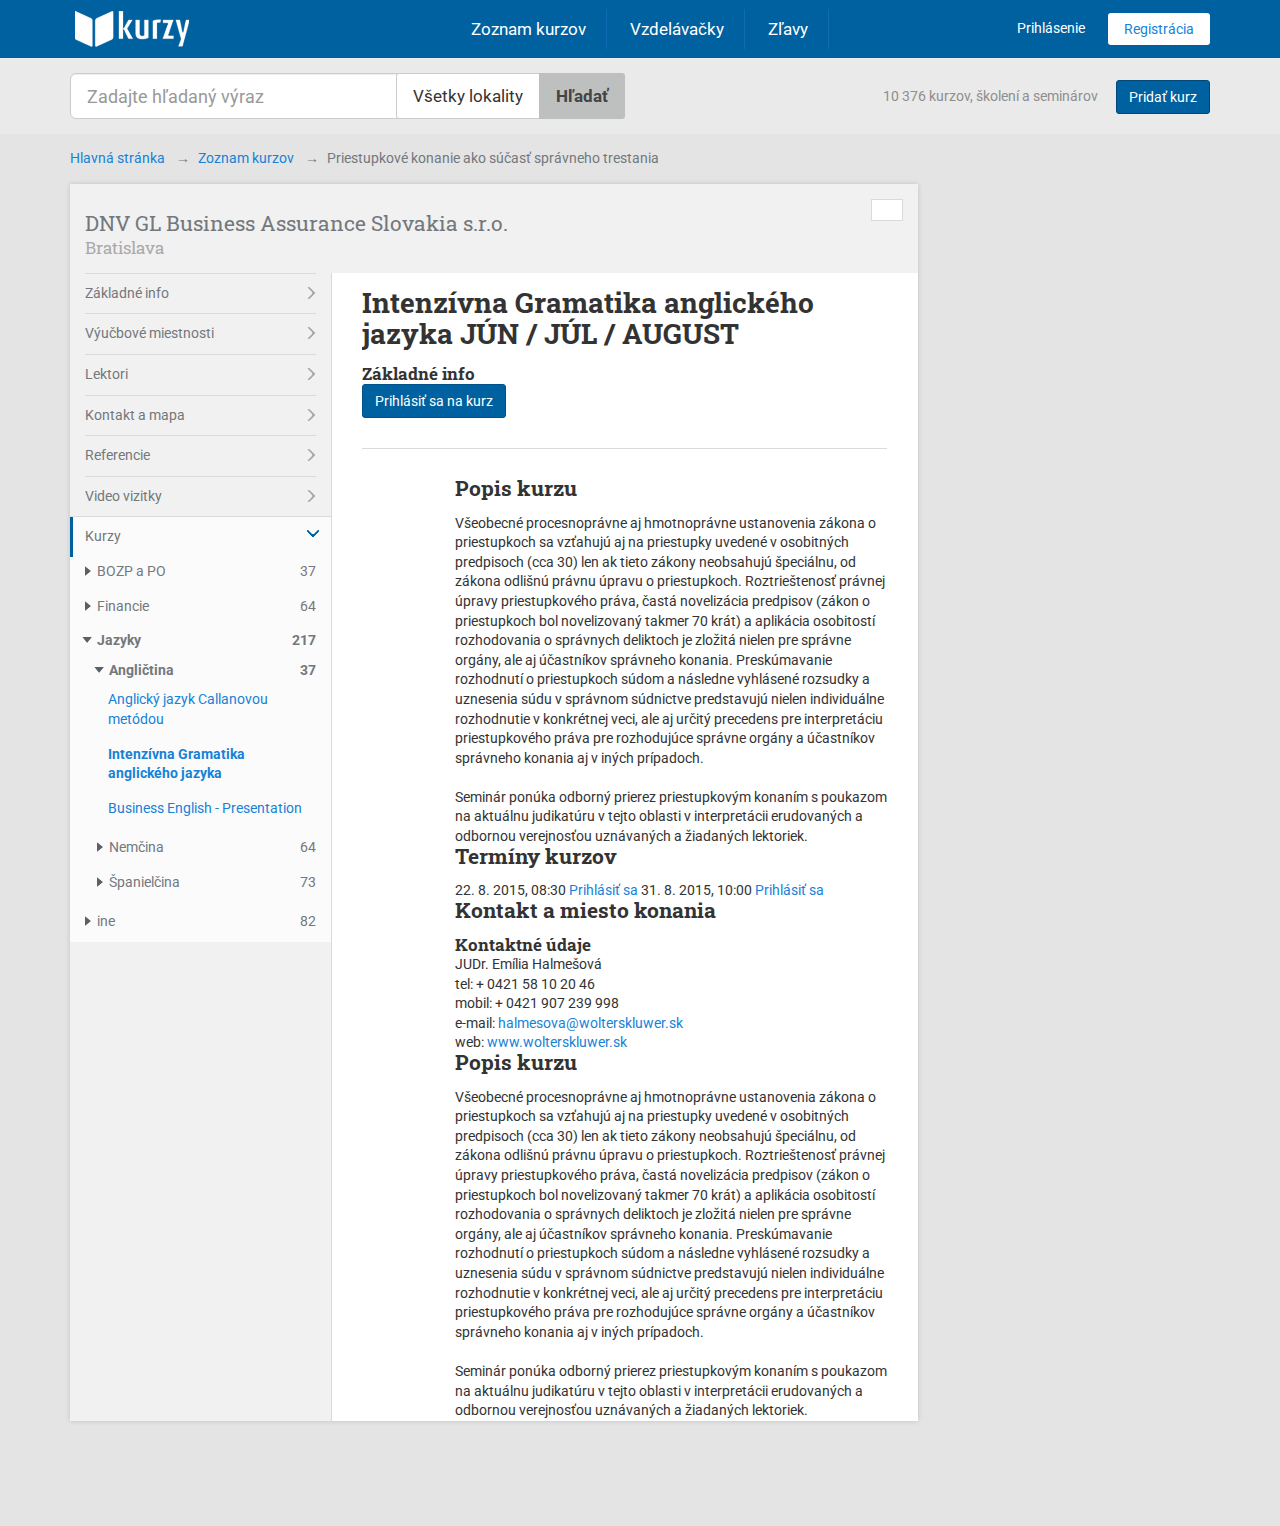
==== detail.html @ 7f5456cd "edit detail" ====
<!DOCTYPE HTML>
<!--[if lt IE 7]> <html class=\"no-js ie ie6 lt-ie9 lt-ie8 lt-ie7 \" lang=\"sk\"> <![endif]-->
<!--[if IE 7]>    <html class=\"no-js ie ie7 lt-ie9 lt-ie8\" lang=\"sk\"> <![endif]-->
<!--[if IE 8]>    <html class=\"no-js ie ie8 lt-ie9\" lang=\"sk\"> <![endif]-->
<!--[if IE 9]>    <html class=\"no-js ie ie9\" lang=\"sk\"> <![endif]-->
<!--[if !IE]><html lang=\"sk\"> <![endif]-->
<head>
    <meta charset="utf-8">
    <meta name="viewport" content="width=device-width; initial-scale=1; maximum-scale=1">
    <meta name="description" content="">
    <meta name="author" content="">
    <link rel="shortcut icon" type="image/ico" href="images/favicon.ico">

    <title>Kurzy.sk</title>

    <!-- Bootstrap core CSS -->
    <link href="css/bootstrap.min.css" rel="stylesheet">

    <!-- Custom styles for this template -->
    <link href="css/development.css" rel="stylesheet">
    <link href="css/development_media.css" rel="stylesheet">

    <link href='http://fonts.googleapis.com/css?family=Roboto:400,700&subset=latin,latin-ext' rel='stylesheet' type='text/css'>
    <link href='http://fonts.googleapis.com/css?family=Roboto+Slab:400,700&subset=latin,latin-ext' rel='stylesheet' type='text/css'>

    <!-- HTML5 shim and Respond.js for IE8 support of HTML5 elements and media queries -->
    <!--[if lt IE 9]>
      <script src="https://oss.maxcdn.com/html5shiv/3.7.2/html5shiv.min.js"></script>
      <script src="https://oss.maxcdn.com/respond/1.4.2/respond.min.js"></script>
    <![endif]-->
</head>

<body class="detail">

    <nav class="navbar">
        <div class="container">
            <div class="row">
                <div class="col-sm-3">
                    <div class="navbar-header">
                        <button data-target=".navbar-collapse" data-toggle="collapse" class="navbar-toggle" type="button">
                            <span class="sr-only">Toggle navigation</span>
                            <span class="icon-bar"></span>
                            <span class="icon-bar"></span>
                            <span class="icon-bar"></span>
                        </button>
                        <a class="navbar-brand" href="index.html"><img src="images/logo_kurzy.png" alt="" title="" width="114" height="36"></a>
                    </div><!-- end of .navbar-header -->
                </div>
                <div class="col-sm-6">
                     <div class="navbar-collapse collapse">
                        <ul class="nav navbar-nav">
                            <li><a href="#">Zoznam kurzov</a></li>
                            <li><a href="#">Vzdelávačky</a></li>
                            <li><a href="#">Zľavy</a></li>
                            <li class="visible-xs-block"><a href="#">Prihlásenie</a></li>
                            <li class="visible-xs-block"><a href="#">Registrácia</a></li>
                            <li class="visible-xs-block"><a href="#">Pridať kurz</a></li>
                        </ul>
                    </div><!-- end of .navbar-collapse -->
                </div>
                <div class="col-sm-3 hidden-xs">
                    <div class="navbar-right">
                        <a href="#">Prihlásenie</a>
                        <a class="btn" href="">Registrácia</a>
                    </div><!-- end of .navbar-right -->
                </div>
            </div><!-- end of .row -->
        </div><!-- end of .container -->
    </nav>

    <div class="subheader">
        <div class="container">
            <div class="row">
                <div class="col-sm-6">
                    <div class="complex-search">
                        <form>
                            <input type="text" class="form-control input-lg" placeholder="Zadajte hľadaný výraz">
                            <div class="btn-group" role="group" aria-label="...">
                                <button type="button" class="btn btn-default btn-lg">Všetky lokality</button>
                                <button type="button" class="btn btn-search btn-lg">Hľadať</button>
                            </div><!-- end of .btn-group -->
                        </form>
                    </div><!-- end of .complex-search -->
                </div>
                <div class="col-sm-6 hidden-xs">
                    <div class="subheader-right text-right">
                        10 376 kurzov, školení a seminárov
                        <a class="btn btn-primary margin-on-left" href="">Pridať kurz</a>
                    </div>
                </div>
            </div><!-- end of .row -->
        </div><!-- end of .container -->
    </div><!-- end of .subheader -->

    <div class="content">
        <div class="container">
            <div class="row">
                <div class="col-sm-9">
                    <ul class="breadcrumbs hidden-xs">
                        <li>
                            <a href="#">Hlavná stránka</a>
                        </li>
                        <li>
                            <a href="#">Zoznam kurzov</a>
                        </li>
                        <li>
                            Priestupkové konanie ako súčasť správneho trestania
                        </li>
                    </ul><!-- end of .breadcrumbs -->

                    <div class="panel-container sync-height unsync-height">
                        <div class="detail-header">
                            <div class="pull-right">
                                <img class="profile-logo" src="http://dummyimage.com/160x50/ccc/222" alt="" title="">
                            </div>
                            <div class="profile-title">
                                DNV GL Business Assurance Slovakia s.r.o.
                            </div>
                            <div class="profile-place">
                                Bratislava
                            </div>
                        </div>
                        <div class="row">
                            <div class="col-sm-4">
                                <div class="sidebar-left sync">
                                    <div class="panel-group" id="accordion" role="tablist" aria-multiselectable="true">
                                        <div class="panel panel-default">
                                            <div class="panel-heading" role="tab" id="headingOne">
                                                <h4 class="panel-title">
                                                    <a role="button" data-toggle="collapse" data-parent="#accordion" href="#collapseOne" aria-expanded="true" aria-controls="collapseOne">Zobraziť filtre</a>
                                                </h4>
                                            </div>
                                            <div id="collapseOne" class="panel-collapse collapse" role="tabpanel" aria-labelledby="headingOne">
                                                <div class="panel-body">
                                                    <ul class="navbar-left">
                                                        <li>
                                                            <a href="#">Základné info</a>
                                                        </li>
                                                        <li>
                                                            <a href="#">Výučbové miestnosti</a>
                                                        </li>
                                                        <li>
                                                            <a href="#">Lektori</a>
                                                        </li>
                                                        <li>
                                                            <a href="#">Kontakt a mapa</a>
                                                        </li>
                                                        <li>
                                                            <a href="#">Referencie</a>
                                                        </li>
                                                        <li>
                                                            <a href="#">Video vizitky</a>
                                                        </li>
                                                        <li class="active">
                                                            <a href="#">Kurzy</a>
                                                            <ul class="navbar-left-sub">
                                                                <li class="has-sub">
                                                                    <a href="#">
                                                                        <span>37</span>BOZP a PO
                                                                    </a>
                                                                </li>
                                                                <li class="has-sub">
                                                                    <a href="#">
                                                                        <span>64</span>Financie
                                                                    </a>
                                                                </li>
                                                                <li class="has-sub open">
                                                                    <a href="#">
                                                                        <span>217</span>Jazyky
                                                                    </a>
                                                                    <ul>
                                                                        <li class="has-sub open">
                                                                            <a href="#">
                                                                                <span>37</span>Angličtina
                                                                            </a>
                                                                            <ul>
                                                                                <li>
                                                                                    <a href="#">Anglický jazyk Callanovou metódou</a>
                                                                                </li>
                                                                                <li class="active">
                                                                                    <a href="#">Intenzívna Gramatika anglického jazyka</a>
                                                                                </li>
                                                                                <li>
                                                                                    <a href="#">Business English - Presentation</a>
                                                                                </li>
                                                                            </ul>
                                                                        </li>
                                                                        <li class="has-sub">
                                                                            <a href="#">
                                                                                <span>64</span>Nemčina
                                                                            </a>
                                                                        </li>
                                                                        <li class="has-sub">
                                                                            <a href="#">
                                                                                <span>73</span>Španielčina
                                                                            </a>
                                                                        </li>
                                                                    </ul>
                                                                </li>
                                                                <li class="has-sub">
                                                                    <a href="#">
                                                                        <span>82</span>ine
                                                                    </a>
                                                                </li>
                                                            </ul>
                                                        </li>
                                                    </ul><!-- end of .navbar-left -->
                                                </div><!-- end of .panel-body -->
                                            </div><!-- end of .panel-collapse -->
                                        </div><!-- end of .panel -->
                                    </div><!-- end of .panel-group -->
                                </div><!-- end of .sidebar-left -->
                            </div><!-- end of .col-sm-4 -->
                            <div class="col-sm-8">
                                <div class="panel-content sync">
                                    <h1>Intenzívna Gramatika anglického jazyka JÚN / JÚL / AUGUST</h1>

                                    <div class="detail-subtitle">
                                        Základné info
                                    </div>


                                    <a class="btn btn-primary" href="#">Prihlásiť sa na kurz</a>

                                    <div class="detail-divider"></div>

                                    <div class="row">
                                        <div class="col-xs-2">

                                        </div>
                                        <div class="col-xs-10">
                                            <div class="detail-title">
                                                Popis kurzu
                                            </div>
                                            Všeobecné procesnoprávne aj hmotnoprávne ustanovenia zákona o priestupkoch sa vzťahujú aj na priestupky uvedené v osobitných predpisoch (cca 30) len ak tieto zákony neobsahujú špeciálnu, od zákona odlišnú právnu úpravu o priestupkoch. Roztrieštenosť právnej úpravy priestupkového práva, častá novelizácia predpisov (zákon o priestupkoch bol novelizovaný takmer 70 krát) a aplikácia osobitostí rozhodovania o správnych deliktoch je zložitá nielen pre správne orgány, ale aj účastníkov správneho konania. Preskúmavanie rozhodnutí o priestupkoch súdom a následne vyhlásené rozsudky a uznesenia súdu v správnom súdnictve predstavujú nielen individuálne rozhodnutie v konkrétnej veci, ale aj určitý precedens pre interpretáciu priestupkového práva pre rozhodujúce správne orgány a účastníkov správneho konania aj v iných prípadoch.<br><br>
                                            Seminár ponúka odborný prierez priestupkovým konaním s poukazom na aktuálnu judikatúru v tejto oblasti v interpretácii erudovaných a odbornou verejnosťou uznávaných a žiadaných lektoriek.
                                        </div>
                                    </div>

                                    <div class="row">
                                        <div class="col-xs-2">

                                        </div>
                                        <div class="col-xs-10">
                                            <div class="detail-title">
                                                Termíny kurzov
                                            </div>
                                            22. 8. 2015, 08:30 <a href="#">Prihlásiť sa</a>
                                            31. 8. 2015, 10:00 <a href="#">Prihlásiť sa</a>
                                        </div>
                                    </div>

                                    <div class="row">
                                        <div class="col-xs-2">

                                        </div>
                                        <div class="col-xs-10">
                                            <div class="detail-title">
                                                Kontakt a miesto konania
                                            </div>
                                            <div class="detail-subtitle">Kontaktné údaje</div>
                                            JUDr. Emília Halmešová<br>
                                            tel: + 0421 58 10 20 46<br>
                                            mobil: + 0421 907 239 998<br>
                                            e-mail: <a href="mailto:halmesova@wolterskluwer.sk">halmesova@wolterskluwer.sk</a><br>
                                            web: <a href="http://www.wolterskluwer.sk">www.wolterskluwer.sk</a>
                                        </div>
                                    </div>

                                    <div class="row">
                                        <div class="col-xs-2">

                                        </div>
                                        <div class="col-xs-10">
                                            <div class="detail-title">
                                                Popis kurzu
                                            </div>
                                            Všeobecné procesnoprávne aj hmotnoprávne ustanovenia zákona o priestupkoch sa vzťahujú aj na priestupky uvedené v osobitných predpisoch (cca 30) len ak tieto zákony neobsahujú špeciálnu, od zákona odlišnú právnu úpravu o priestupkoch. Roztrieštenosť právnej úpravy priestupkového práva, častá novelizácia predpisov (zákon o priestupkoch bol novelizovaný takmer 70 krát) a aplikácia osobitostí rozhodovania o správnych deliktoch je zložitá nielen pre správne orgány, ale aj účastníkov správneho konania. Preskúmavanie rozhodnutí o priestupkoch súdom a následne vyhlásené rozsudky a uznesenia súdu v správnom súdnictve predstavujú nielen individuálne rozhodnutie v konkrétnej veci, ale aj určitý precedens pre interpretáciu priestupkového práva pre rozhodujúce správne orgány a účastníkov správneho konania aj v iných prípadoch.<br><br>
                                            Seminár ponúka odborný prierez priestupkovým konaním s poukazom na aktuálnu judikatúru v tejto oblasti v interpretácii erudovaných a odbornou verejnosťou uznávaných a žiadaných lektoriek.
                                        </div>
                                    </div>
                                </div><!-- end of .panel-content -->
                            </div><!-- end of .col-sm-8 -->
                        </div><!-- end of .row -->
                    </div><!-- end of .panel-container -->
                </div><!-- end of .col-sm-9 -->
                <div class="col-sm-3">
                    <div class="sidebar-right">
                        <div class="sidebar-item">
                            <img src="http://dummyimage.com/263x263/ccc/222" alt="" title="">
                        </div><!-- end of .sidebar-item -->
                    </div><!-- end of .sidebar-rigt -->
                </div><!-- end of .col-sm-3 -->
            </div><!-- end of .row -->
        </div><!-- end of .container -->
    </div><!-- end of .content -->



    <!-- Bootstrap core JavaScript
    ================================================== -->
    <!-- Placed at the end of the document so the pages load faster -->
    <script src="https://ajax.googleapis.com/ajax/libs/jquery/1.11.1/jquery.min.js"></script>
    <script src="js/jquery.syncHeight.min.js"></script>
    <script src="js/bootstrap.min.js"></script>

    <script>
        $(window).load(function(){
            $('.sync-height').each(function() {
                $(this).find('.sync').syncHeight({ 'updateOnResize': true});
            });
            if($(window).width() < 768){
                $('.sync-height').each(function() {
                    $(this).find('.sync').unSyncHeight();
                });
            }
        });

        $( document ).ready(function() {
            // $('.carousel').carousel();
        });
    </script>
   </body>
</html>
---- css/development.css ----
@import url(http://fonts.googleapis.com/css?family=Roboto:400,700&subset=latin,latin-ext);
@import url(http://fonts.googleapis.com/css?family=Roboto+Slab:400,700&subset=latin,latin-ext);
/* -----------------------------------------
   Variables
----------------------------------------- */
/* -----------------------------------------
   Fonts
----------------------------------------- */
/* -----------------------------------------
   Colors
----------------------------------------- */
/* -----------------------------------------
   Typography
----------------------------------------- */
/* -----------------------------------------
   Spaces
----------------------------------------- */
/* -----------------------------------------
   Classes
----------------------------------------- */
.font-size-large {
  font-size: 17px;
}
.font-size-extra-large {
  font-size: 28px;
}
.color-gray-dark {
  color: #8e8e8e;
}
.bold {
  font-weight: bold;
}
.relative {
  position: relative;
}
.no-overflow {
  overflow: hidden;
}
.inline-block {
  display: inline-block;
}
.clear {
  clear: both;
}
.no-padding {
  padding: 0;
}
.no-margin {
  margin: 0;
}
.no-space {
  padding: 0;
  margin: 0;
}
.list-reset {
  padding: 0;
  margin: 0;
  list-style: none;
}
.space-on-top {
  padding-top: 15px;
}
.space-on-bottom {
  padding-bottom: 15px;
}
.space-on-left {
  padding-left: 15px;
}
.space-on-right {
  padding-right: 15px;
}
.space-on-sides {
  padding-left: 15px;
  padding-right: 15px;
}
.no-space-on-top {
  padding-top: 0;
}
.no-space-on-bottom {
  padding-bottom: 0;
}
.no-space-on-left {
  padding-left: 0;
}
.no-space-on-right {
  padding-right: 0;
}
.margin-on-top {
  margin-top: 15px;
}
.double-margin-on-top {
  margin-top: 30px;
}
.margin-on-bottom {
  margin-bottom: 15px;
}
.double-margin-on-bottom {
  margin-bottom: 30px;
}
.margin-on-left {
  margin-left: 15px;
}
.margin-on-right {
  margin-right: 15px;
}
/* -----------------------------------------
   Mixins
----------------------------------------- */
/* GRADIENTS */
/* -----------------------------------------
   MAIN STYLES
----------------------------------------- */
html {
  font-size: 62.5%;
}
body {
  padding-bottom: 60px;
}
html,
body {
  font-family: 'Roboto', Helvetica, Arial, sans-serif;
  line-height: 140%;
  background-color: #e4e4e4;
}
body,
div,
dl,
dt,
dd,
ul,
ol,
li,
pre,
form,
p,
blockquote,
th,
td {
  font-size: 14px;
}
h1,
h2,
h3,
h4,
h5,
h6 {
  font-family: 'Roboto Slab', Helvetica, Arial, sans-serif;
  font-weight: bold;
  line-height: 1.1;
  color: inherit;
}
h1.normal,
h2.normal,
h3.normal,
h4.normal,
h5.normal,
h6.normal {
  font-weight: normal;
}
h1,
h2,
h3 {
  margin-top: 30px;
  margin-bottom: 15px;
}
h4,
h5,
h6 {
  margin-top: 15px;
  margin-bottom: 15px;
}
h1 {
  font-size: 34px;
}
.list h1 {
  color: #444444;
  font-size: 21px;
  margin-top: 15px;
}
.list h1 span {
  font-weight: normal;
}
h2 {
  font-size: 28px;
}
h3 {
  font-size: 24px;
}
h4 {
  font-size: 21px;
}
a {
  color: #1582d8;
  font-weight: normal;
  text-decoration: none;
}
a:hover {
  color: #1374c1;
  text-decoration: underline;
}
a:visited,
a:focus {
  color: #4ca6ee;
}
img {
  max-width: 100%;
  height: auto;
}
ul,
ol {
  overflow: hidden;
  padding-left: 30px;
}
ul.reset,
ol.reset,
ul.reset li,
ol.reset li {
  padding: 0;
  margin: 0;
  list-style: none;
}
.container {
  position: relative;
}
/* -----------------------------------------
   Buttons
----------------------------------------- */
.btn {
  font-size: 14px;
  -webkit-border-radius: 3px;
  -khtml-border-radius: 3px;
  -moz-border-radius: 3px;
  border-radius: 3px;
}
.btn-primary {
  color: #ffffff;
  background-color: #0061a1;
  border: 1px solid #005288;
}
.btn-primary:hover {
  color: #fff;
  background-color: #006ab0 !important;
  border: 1px solid #005288;
}
.btn-primary:active,
.btn-primary.active,
.btn-primary:focus,
.btn-primary:visited {
  background: #0061a1;
  border: 1px solid #004878 !important;
  -webkit-box-shadow: inset 0px 0px 0px 1px rgba(255, 255, 255, 0.5);
  -khtml-box-shadow: inset 0px 0px 0px 1px rgba(255, 255, 255, 0.5);
  -moz-box-shadow: inset 0px 0px 0px 1px rgba(255, 255, 255, 0.5);
  box-shadow: inset 0px 0px 0px 1px rgba(255, 255, 255, 0.5);
}
.btn-primary:visited {
  color: #ffffff;
}
.btn-primary svg.icon {
  fill: #ffffff;
}
/* -----------------------------------------
	Carousel
----------------------------------------- */
.carousel {
  padding-bottom: 30px;
}
.carousel .carousel-indicators {
  bottom: -15px;
}
.carousel .carousel-indicators li {
  width: 12px;
  height: 12px;
  margin: 0 4px;
  border-color: #d8dbdc;
  border-width: 2px;
}
.carousel .carousel-indicators li.active {
  background-color: #d8dbdc;
}
.carousel .carousel-indicators.black-indicators li {
  border-color: #2a2e34;
}
.carousel .carousel-indicators.black-indicators li.active {
  background-color: #2a2e34;
}
.carousel-company-presentation .item {
  padding: 10px;
  background-color: #ffffff;
}
.carousel-company-presentation .item .company-image {
  margin: 10px -10px;
}
.carousel.logo-images .item .row:first-child {
  margin-bottom: 30px;
}
.sidebar-right .carousel .carousel-indicators {
  bottom: -5px;
}
/* -----------------------------------------
   Lists
----------------------------------------- */
.list-title {
  font-size: 17px;
  font-family: 'Roboto Slab', Helvetica, Arial, sans-serif;
  margin: 0 0 10px;
}
.list-arrow {
  padding: 0;
  margin: 0;
  list-style: none;
}
.list-arrow li {
  padding-left: 15px;
  background: url("../images/design/li.png") no-repeat 0 3px;
}
.list-line-spaces li {
  padding-bottom: 10px !important;
}
/* -----------------------------------------
   Header - navbar
----------------------------------------- */
.navbar {
  height: auto;
  margin: 0;
  background-color: #0061a1;
  overflow: hidden;
  -webkit-border-radius: 0px;
  -khtml-border-radius: 0px;
  -moz-border-radius: 0px;
  border-radius: 0px;
}
.navbar-collapse {
  padding: 0 0 10px;
}
.navbar a {
  color: #ffffff;
  font-size: 17px;
  padding: 10px 20px  !important;
}
.navbar a:hover {
  text-decoration: underline !important;
  background: none !important;
}
.navbar-brand {
  height: auto;
  padding: 10px 15px;
  margin-left: -15px;
}
.navbar-nav {
  margin: 8px auto 0;
  float: none;
}
.navbar-nav li {
  float: none;
  border-bottom: 1px solid #2b96ea;
}
.navbar-nav li:last-child {
  border: none;
}
.navbar-right {
  margin: 12px 0 0;
}
.navbar-right a {
  font-size: 14px;
}
.navbar-right .btn {
  color: #1582d8;
  padding: 5px 15px !important;
  background-color: #ffffff;
  box-shadow: none;
}
.navbar-right .btn:hover {
  background-color: #ededed !important;
}
.navbar-toggle {
  margin: 11px 0 0;
  background-color: #ffffff;
}
.navbar-toggle .icon-bar {
  background-color: #a9a9a9;
}
/* -----------------------------------------
   Sidebar - navbar
----------------------------------------- */
.navbar-left {
  padding: 0;
  margin: 0;
  list-style: none;
  float: none !important;
}
.navbar-left > li {
  padding: 0 15px 0 0;
  margin: 0 15px !important;
  background: url("../images/design/li_gray.png") no-repeat 100% 13px;
  border-top: 1px solid #d8dbdc;
}
.navbar-left > li a {
  color: #73787d;
  padding: 10px 0;
  display: block;
}
.navbar-left > li.active {
  padding-right: 15px;
  margin: 0 !important;
  background: url("../images/design/li_open.png") #fbfbfb no-repeat 95% 13px;
}
.navbar-left > li.active > a {
  padding-left: 12px;
  border-left: 3px solid #0061a1;
}
.navbar-left-sub,
.navbar-left-sub ul,
.navbar-left-sub li {
  padding: 0;
  margin: 0;
  list-style: none;
  overflow: auto;
}
.navbar-left-sub,
.navbar-left-sub ul {
  margin-left: 12px;
}
.navbar-left-sub a {
  color: #1582d8 !important;
  padding: 5px 0 5px 2px !important;
}
.navbar-left-sub a span {
  float: right;
}
.navbar-left-sub .active a {
  font-weight: bold;
}
.navbar-left-sub .has-sub {
  background: url("../images/design/li_full.png") no-repeat 3px 9px;
}
.navbar-left-sub .has-sub > a {
  color: #73787d !important;
  padding-left: 15px !important;
}
.navbar-left-sub .has-sub.open {
  background: url("../images/design/li_full_open.png") no-repeat 0 10px;
}
.navbar-left-sub .has-sub.open > a {
  font-weight: bold;
}
/* -----------------------------------------
   Subheader
----------------------------------------- */
.subheader {
  color: #8e8e8e;
  padding: 15px 0;
  background-color: #eaeaea;
}
.subheader-right {
  padding-top: 7px;
}
/* -----------------------------------------
   Container
----------------------------------------- */
.container-gray {
  background-color: #f1f1f1;
}
.panel-container {
  margin-bottom: 45px;
  background-color: #ffffff;
  -webkit-box-shadow: rgba(0, 0, 0, 0.15) 0px 0px 5px;
  -khtml-box-shadow: rgba(0, 0, 0, 0.15) 0px 0px 5px;
  -moz-box-shadow: rgba(0, 0, 0, 0.15) 0px 0px 5px;
  box-shadow: rgba(0, 0, 0, 0.15) 0px 0px 5px;
  filter: progid:DXImageTransform.Microsoft.Shadow(Strength=3, Direction=135, Color=#8e8e8e);
}
/* -----------------------------------------
   Breadcrumbs
----------------------------------------- */
.breadcrumbs {
  padding: 0;
  margin: 0;
  list-style: none;
  margin: 15px 0;
}
.breadcrumbs li {
  color: #73787d;
  float: left;
}
.breadcrumbs li::after {
  content: "→";
  padding: 0 8px;
}
.breadcrumbs li:last-child::after {
  content: "";
}
/* -----------------------------------------
   Content
----------------------------------------- */
.panel-content {
  padding: 0 15px;
  overflow: hidden;
}
/* -----------------------------------------
   Offer List
----------------------------------------- */
.offer-list {
  padding: 0;
  margin: 0;
  list-style: none;
  margin-bottom: 60px;
  border-top: 1px solid #a9a9a9;
}
.offer-list li {
  padding: 15px 0;
  border-bottom: 1px solid #d8dbdc;
}
.offer-list h2 {
  font-size: 17px;
  margin: 0 0 5px;
}
.offer-list h2 a {
  font-weight: bold;
}
/* -----------------------------------------
   Sidebars
----------------------------------------- */
.sidebar-left {
  padding: 15px;
  background-color: #f1f1f1;
  border-right: 1px solid #d8dbdc;
}
.detail .sidebar-left {
  padding: 0;
}
.sidebar-left li {
  margin-bottom: 5px;
}
.sidebar-left .panel-heading {
  padding: 0;
}
.sidebar-left .panel-heading a {
  padding: 10px 15px;
  display: block;
}
.sidebar-left .panel-group {
  margin-bottom: 0;
}
.sidebar-left .sidebar-title {
  font-family: 'Roboto Slab', Helvetica, Arial, sans-serif;
  margin: 20px 0 5px;
}
.sidebar-left .sidebar-title:first-child {
  margin-top: 0;
}
.sidebar-left .sidebar-criteria {
  position: relative;
  overflow: auto;
}
.sidebar-left .sidebar-criteria::after {
  content: "";
  width: 100%;
  height: 1px;
  margin-top: 20px;
  display: block;
  background-color: #d8dbdc;
}
.sidebar-left .sidebar-criteria li::before {
  content: "";
  width: 10px;
  height: 15px;
  background: url("../images/icons/ico_cross.png") no-repeat 0 4px;
  float: right;
}
.sidebar-left .sidebar-list {
  padding: 0;
  margin: 0;
  list-style: none;
}
.sidebar-left .sidebar-list a {
  display: block;
}
.sidebar-left .sidebar-list a.more {
  display: inline;
}
.sidebar-left .sidebar-list span {
  color: #a9a9a9;
  float: right;
}
.sidebar-left .sidebar-doubleform label {
  color: #a9a9a9;
  font-weight: normal;
}
.sidebar-left .sidebar-doubleform input {
  width: 73%;
  padding: 5px;
  margin: 0 0 5px 5px;
  display: inline;
}
.sidebar-right .sidebar-item {
  padding: 15px 0;
}
.sidebar-right .sidebar-white {
  background-color: #ffffff;
}
.sidebar-right .sidebar-title {
  font-family: 'Roboto Slab', Helvetica, Arial, sans-serif;
  font-size: 17px;
  padding-bottom: 10px;
  margin-bottom: 10px;
  border-bottom: 1px solid #d8dbdc;
}
.sidebar-right .sidebar-list {
  padding: 0;
  margin: 0;
  list-style: none;
}
.sidebar-right .sidebar-list li {
  margin-bottom: 8px;
}
.sidebar-right .sidebar-list a {
  font-weight: bold;
}
/* -----------------------------------------
   Homepage
----------------------------------------- */
.hp-search {
  padding: 70px 0 60px;
}
.hp-search-title {
  color: #ffffff;
  font-size: 21px;
  font-family: 'Roboto Slab', Helvetica, Arial, sans-serif;
  line-height: 140%;
  margin-bottom: 15px;
}
.hp-search a {
  color: #ffffff;
}
h2 {
  color: #73787d;
  font-size: 28px;
  font-weight: normal;
  font-family: 'Roboto', Helvetica, Arial, sans-serif;
  margin: 30px 0 20px;
}
.offer-price {
  color: #8e8e8e;
  font-size: 28px;
  font-family: 'Roboto Slab', Helvetica, Arial, sans-serif;
  font-weight: bold;
  text-align: right;
  padding-top: 10px;
}
.logo-list img {
  margin-bottom: 30px;
}
/* -----------------------------------------
   Detail
----------------------------------------- */
.detail-header {
  padding: 15px;
  background-color: #f1f1f1;
  overflow: hidden;
}
.detail-header .profile-title {
  color: #73787d;
  font-family: 'Roboto Slab', Helvetica, Arial, sans-serif;
  font-size: 21px;
  margin: 15px 0 5px;
}
.detail-header .profile-place {
  color: #a9a9a9;
  font-family: 'Roboto Slab', Helvetica, Arial, sans-serif;
  font-size: 17px;
}
.detail-header .profile-logo {
  padding: 10px 15px;
  background-color: #ffffff;
  border: 1px solid #d8dbdc;
}
.detail h1 {
  font-size: 28px;
  margin-top: 15px;
}
.detail-title {
  font-size: 21px;
  font-weight: bold;
  font-family: 'Roboto Slab', Helvetica, Arial, sans-serif;
  margin-bottom: 15px;
}
.detail-subtitle {
  font-size: 17px;
  font-weight: bold;
  font-family: 'Roboto Slab', Helvetica, Arial, sans-serif;
}
.detail-divider {
  height: 1px;
  margin: 30px 0;
  background-color: #d8dbdc;
}
/* -----------------------------------------
   Search
----------------------------------------- */
.complex-search {
  position: relative;
}
.complex-search .btn-group {
  position: absolute;
  top: 0;
  right: 0;
}
.complex-search .btn-group button {
  font-size: 17px;
  height: 46px;
  box-shadow: none;
}
.complex-search .btn-search {
  color: #444444;
  font-weight: bold;
  background-color: #bec0c0;
}
.complex-search .btn-search:hover {
  background-color: #c6c8c8 !important;
}
.homepage .complex-search {
  border: 10px solid #1d343c;
  margin: 0 -10px 7.5px;
  -webkit-border-radius: 15px;
  -khtml-border-radius: 15px;
  -moz-border-radius: 15px;
  border-radius: 15px;
}
.homepage .complex-search .btn-search {
  color: #ffffff;
  background-color: #00a15b;
}
.homepage .complex-search .btn-search:hover {
  background-color: #00b064 !important;
}
---- css/development_media.css ----
@import url(http://fonts.googleapis.com/css?family=Roboto:400,700&subset=latin,latin-ext);
@import url(http://fonts.googleapis.com/css?family=Roboto+Slab:400,700&subset=latin,latin-ext);
/* -----------------------------------------
   Variables
----------------------------------------- */
/* -----------------------------------------
   Fonts
----------------------------------------- */
/* -----------------------------------------
   Colors
----------------------------------------- */
/* -----------------------------------------
   Typography
----------------------------------------- */
/* -----------------------------------------
   Spaces
----------------------------------------- */
/* -----------------------------------------
   Classes
----------------------------------------- */
.font-size-large {
  font-size: 17px;
}
.font-size-extra-large {
  font-size: 28px;
}
.color-gray-dark {
  color: #8e8e8e;
}
.bold {
  font-weight: bold;
}
.relative {
  position: relative;
}
.no-overflow {
  overflow: hidden;
}
.inline-block {
  display: inline-block;
}
.clear {
  clear: both;
}
.no-padding {
  padding: 0;
}
.no-margin {
  margin: 0;
}
.no-space {
  padding: 0;
  margin: 0;
}
.list-reset {
  padding: 0;
  margin: 0;
  list-style: none;
}
.space-on-top {
  padding-top: 15px;
}
.space-on-bottom {
  padding-bottom: 15px;
}
.space-on-left {
  padding-left: 15px;
}
.space-on-right {
  padding-right: 15px;
}
.space-on-sides {
  padding-left: 15px;
  padding-right: 15px;
}
.no-space-on-top {
  padding-top: 0;
}
.no-space-on-bottom {
  padding-bottom: 0;
}
.no-space-on-left {
  padding-left: 0;
}
.no-space-on-right {
  padding-right: 0;
}
.margin-on-top {
  margin-top: 15px;
}
.double-margin-on-top {
  margin-top: 30px;
}
.margin-on-bottom {
  margin-bottom: 15px;
}
.double-margin-on-bottom {
  margin-bottom: 30px;
}
.margin-on-left {
  margin-left: 15px;
}
.margin-on-right {
  margin-right: 15px;
}
/* -----------------------------------------
   Mixins
----------------------------------------- */
/* GRADIENTS */
@media (min-width: 768px) {
  /* -----------------------------------------
       Lists
    ----------------------------------------- */
  .list-arrow {
    margin-bottom: 10px;
  }
  /* -----------------------------------------
       Header - navbar
    ----------------------------------------- */
  .navbar-nav {
    text-align: center;
    margin: 8px auto 0;
  }
  .navbar-nav li {
    display: inline-block;
    border-right: 1px solid #116cb3;
    border-bottom: none;
  }
  .navbar-nav li:last-child {
    border: none;
  }
  /* -----------------------------------------
       Content
    ----------------------------------------- */
  .panel-content {
    padding: 0 30px 0 0;
  }
  /* -----------------------------------------
       Sidebars
    ----------------------------------------- */
  .sidebar-left .panel {
    background: none;
    border: none;
    box-shadow: none;
  }
  .sidebar-left .panel-heading {
    display: none;
  }
  .sidebar-left .panel-collapse {
    display: block;
    visibility: visible;
  }
  .sidebar-left .panel-body {
    padding: 0;
    border: none !important;
  }
  /* -----------------------------------------
       Homepage
    ----------------------------------------- */
  .premium-course-price {
    text-align: right;
  }
}
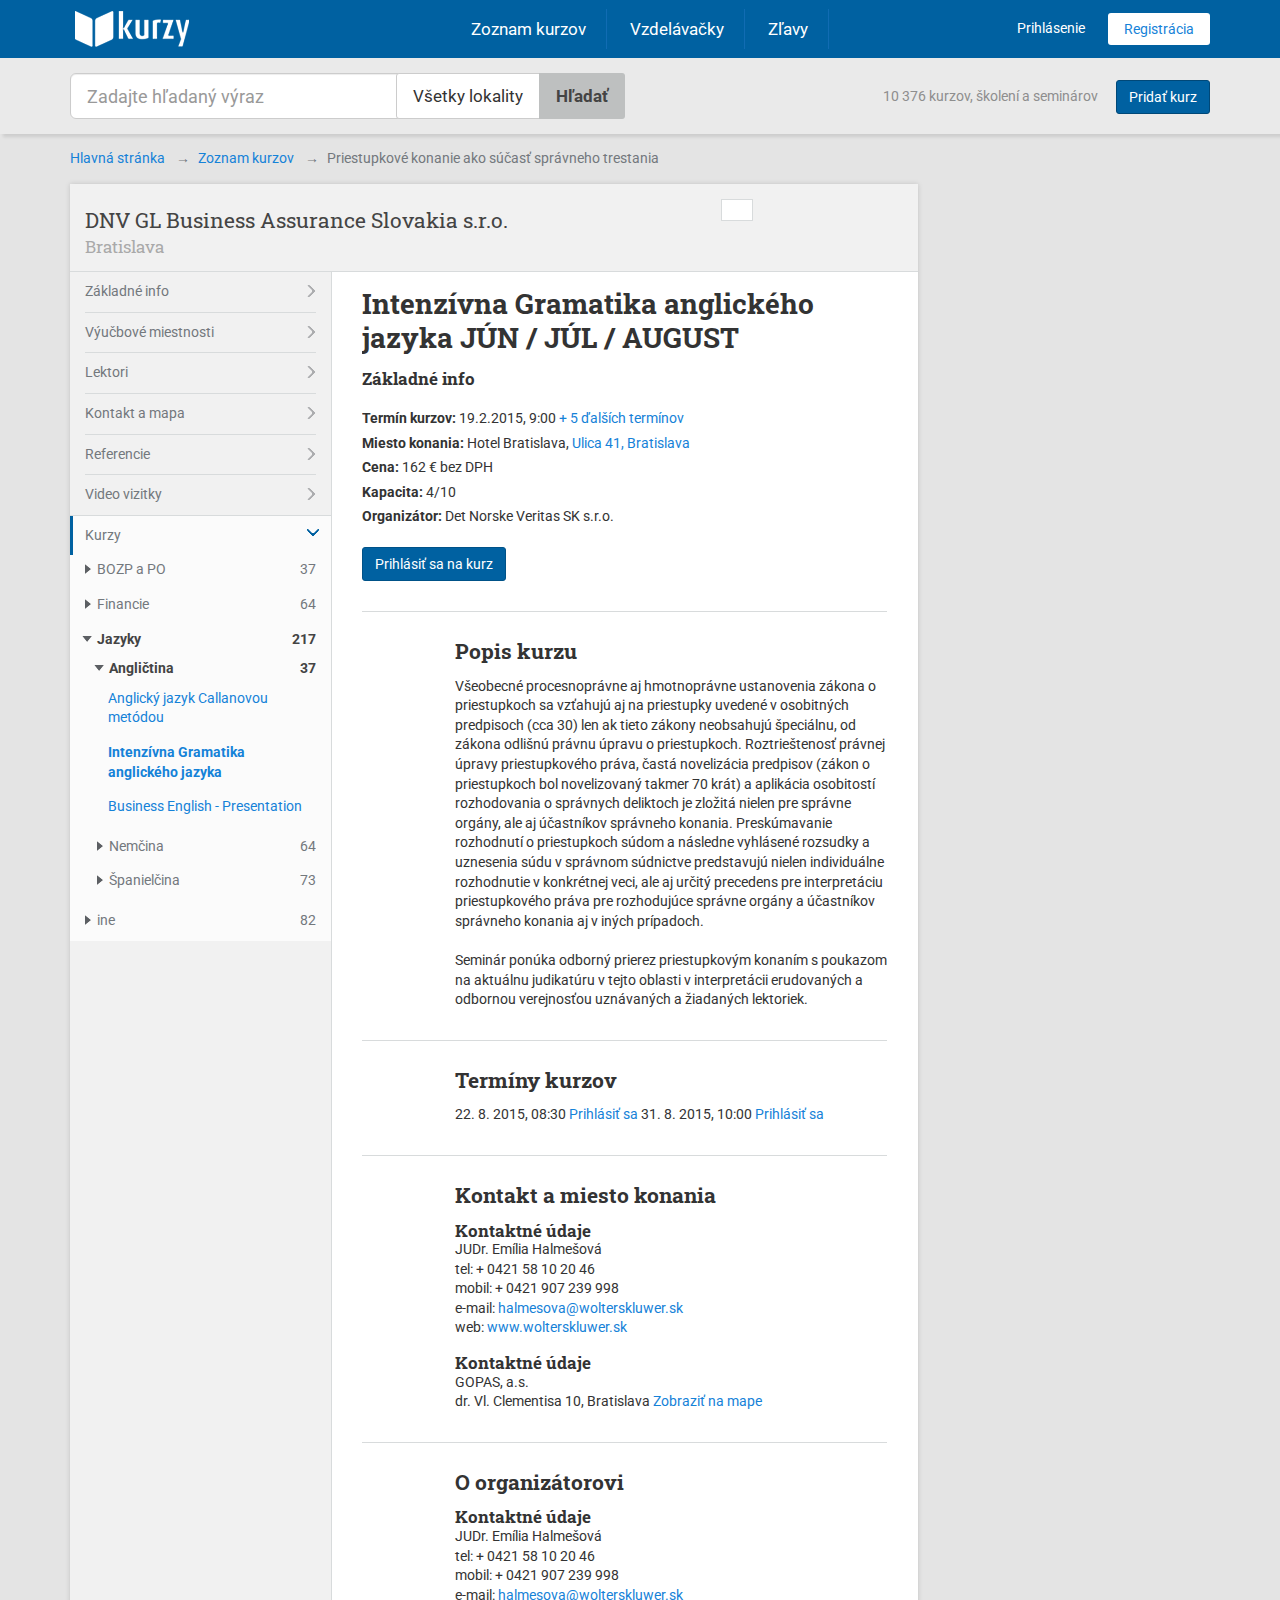
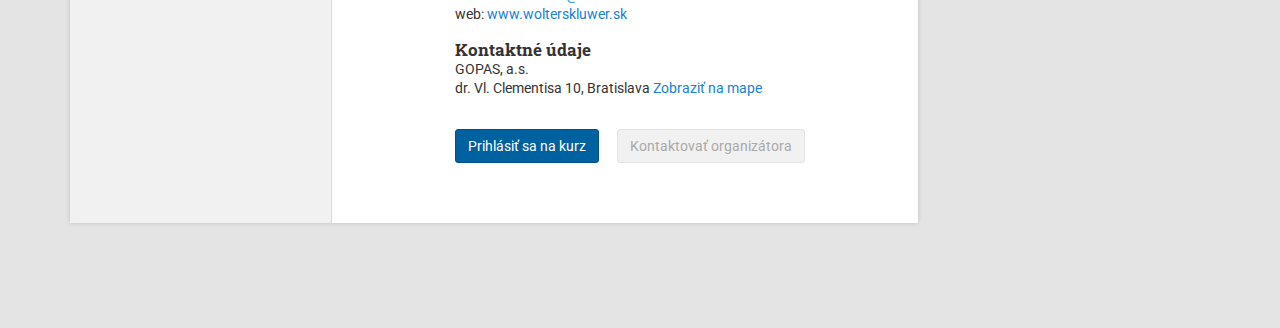
==== commit 662fa432: "edit detail" ====
--- a/detail.html
+++ b/detail.html
@@ -98,10 +98,10 @@
                 <div class="col-sm-9">
                     <ul class="breadcrumbs hidden-xs">
                         <li>
-                            <a href="#">Hlavná stránka</a>
+                            <a href="index.html">Hlavná stránka</a>
                         </li>
                         <li>
-                            <a href="#">Zoznam kurzov</a>
+                            <a href="zoznam.html">Zoznam kurzov</a>
                         </li>
                         <li>
                             Priestupkové konanie ako súčasť správneho trestania
@@ -110,14 +110,20 @@
 
                     <div class="panel-container sync-height unsync-height">
                         <div class="detail-header">
-                            <div class="pull-right">
-                                <img class="profile-logo" src="http://dummyimage.com/160x50/ccc/222" alt="" title="">
-                            </div>
-                            <div class="profile-title">
-                                DNV GL Business Assurance Slovakia s.r.o.
-                            </div>
-                            <div class="profile-place">
-                                Bratislava
+                            <div class="row">
+                                <div class="col-sm-9">
+                                    <div class="profile-title">
+                                        DNV GL Business Assurance Slovakia s.r.o.
+                                    </div>
+                                    <div class="profile-place">
+                                        Bratislava
+                                    </div>
+                                </div>
+                                <div class="col-sm-3">
+                                    <div class="profile-logo">
+                                        <img src="http://dummyimage.com/160x50/ccc/222" alt="" title="">
+                                    </div>
+                                </div>
                             </div>
                         </div>
                         <div class="row">
@@ -219,6 +225,23 @@
                                         Základné info
                                     </div>
 
+                                    <ul class="detail-desc-list">
+                                        <li>
+                                            <strong>Termín kurzov:</strong> 19.2.2015, 9:00 <a href="#">+ 5 ďalších termínov</a>
+                                        </li>
+                                        <li>
+                                            <strong>Miesto konania:</strong> Hotel Bratislava, <a href="#">Ulica 41, Bratislava</a>
+                                        </li>
+                                        <li>
+                                            <strong>Cena:</strong> 162 € bez DPH
+                                        </li>
+                                        <li>
+                                            <strong>Kapacita:</strong> 4/10
+                                        </li>
+                                        <li>
+                                            <strong>Organizátor:</strong> Det Norske Veritas SK s.r.o.
+                                        </li>
+                                    </ul><!-- end of .detail=desc=list -->
 
                                     <a class="btn btn-primary" href="#">Prihlásiť sa na kurz</a>
 
@@ -237,6 +260,8 @@
                                         </div>
                                     </div>
 
+                                    <div class="detail-divider"></div>
+
                                     <div class="row">
                                         <div class="col-xs-2">
 
@@ -249,6 +274,8 @@
                                             31. 8. 2015, 10:00 <a href="#">Prihlásiť sa</a>
                                         </div>
                                     </div>
+
+                                    <div class="detail-divider"></div>
 
                                     <div class="row">
                                         <div class="col-xs-2">
@@ -264,8 +291,14 @@
                                             mobil: + 0421 907 239 998<br>
                                             e-mail: <a href="mailto:halmesova@wolterskluwer.sk">halmesova@wolterskluwer.sk</a><br>
                                             web: <a href="http://www.wolterskluwer.sk">www.wolterskluwer.sk</a>
-                                        </div>
-                                    </div>
+
+                                            <div class="detail-subtitle space-on-top">Kontaktné údaje</div>
+                                            GOPAS, a.s.<br>
+                                            dr. Vl. Clementisa 10, Bratislava <a href="#">Zobraziť na mape</a>
+                                        </div>
+                                    </div>
+
+                                    <div class="detail-divider"></div>
 
                                     <div class="row">
                                         <div class="col-xs-2">
@@ -273,10 +306,23 @@
                                         </div>
                                         <div class="col-xs-10">
                                             <div class="detail-title">
-                                                Popis kurzu
-                                            </div>
-                                            Všeobecné procesnoprávne aj hmotnoprávne ustanovenia zákona o priestupkoch sa vzťahujú aj na priestupky uvedené v osobitných predpisoch (cca 30) len ak tieto zákony neobsahujú špeciálnu, od zákona odlišnú právnu úpravu o priestupkoch. Roztrieštenosť právnej úpravy priestupkového práva, častá novelizácia predpisov (zákon o priestupkoch bol novelizovaný takmer 70 krát) a aplikácia osobitostí rozhodovania o správnych deliktoch je zložitá nielen pre správne orgány, ale aj účastníkov správneho konania. Preskúmavanie rozhodnutí o priestupkoch súdom a následne vyhlásené rozsudky a uznesenia súdu v správnom súdnictve predstavujú nielen individuálne rozhodnutie v konkrétnej veci, ale aj určitý precedens pre interpretáciu priestupkového práva pre rozhodujúce správne orgány a účastníkov správneho konania aj v iných prípadoch.<br><br>
-                                            Seminár ponúka odborný prierez priestupkovým konaním s poukazom na aktuálnu judikatúru v tejto oblasti v interpretácii erudovaných a odbornou verejnosťou uznávaných a žiadaných lektoriek.
+                                                O organizátorovi
+                                            </div>
+                                            <div class="detail-subtitle">Kontaktné údaje</div>
+                                            JUDr. Emília Halmešová<br>
+                                            tel: + 0421 58 10 20 46<br>
+                                            mobil: + 0421 907 239 998<br>
+                                            e-mail: <a href="mailto:halmesova@wolterskluwer.sk">halmesova@wolterskluwer.sk</a><br>
+                                            web: <a href="http://www.wolterskluwer.sk">www.wolterskluwer.sk</a>
+
+                                            <div class="detail-subtitle space-on-top">Kontaktné údaje</div>
+                                            GOPAS, a.s.<br>
+                                            dr. Vl. Clementisa 10, Bratislava <a href="#">Zobraziť na mape</a>
+
+                                            <div class="double-margin-on-top">
+                                                <a class="btn btn-primary margin-on-right margin-on-bottom" href="#">Prihlásiť sa na kurz</a>
+                                                <a class="btn btn-secondary margin-on-bottom" href="#">Kontaktovať organizátora</a>
+                                            </div>
                                         </div>
                                     </div>
                                 </div><!-- end of .panel-content -->
@@ -305,16 +351,23 @@
     <script src="js/bootstrap.min.js"></script>
 
     <script>
-        $(window).load(function(){
-            $('.sync-height').each(function() {
-                $(this).find('.sync').syncHeight({ 'updateOnResize': true});
-            });
+        var syncHeightFunc = function() {
             if($(window).width() < 768){
                 $('.sync-height').each(function() {
                     $(this).find('.sync').unSyncHeight();
                 });
+            } else {
+                $('.sync-height').each(function() {
+                    $(this).find('.sync').syncHeight();
+                });
             }
+        }
+
+        $(window).load(function(){
+            syncHeightFunc();
         });
+
+		$(window).resize(syncHeightFunc);
 
         $( document ).ready(function() {
             // $('.carousel').carousel();
--- a/css/development.css
+++ b/css/development.css
@@ -239,7 +239,7 @@
 }
 .btn-primary:hover {
   color: #fff;
-  background-color: #006ab0 !important;
+  background-color: #0070bb !important;
   border: 1px solid #005288;
 }
 .btn-primary:active,
@@ -259,6 +259,26 @@
 .btn-primary svg.icon {
   fill: #ffffff;
 }
+.btn-secondary {
+  color: #a9a9a9;
+  background-color: #f1f1f1;
+  border: 1px solid #e4e4e4;
+}
+.btn-secondary:hover {
+  color: #a9a9a9;
+  background-color: #f9f9f9 !important;
+  border: 1px solid #e4e4e4;
+}
+.btn-secondary:focus,
+.btn-secondary:visited {
+  color: #a9a9a9;
+  background: #f1f1f1;
+  border: 1px solid #dddddd !important;
+  -webkit-box-shadow: inset 0px 0px 0px 1px rgba(255, 255, 255, 0.5);
+  -khtml-box-shadow: inset 0px 0px 0px 1px rgba(255, 255, 255, 0.5);
+  -moz-box-shadow: inset 0px 0px 0px 1px rgba(255, 255, 255, 0.5);
+  box-shadow: inset 0px 0px 0px 1px rgba(255, 255, 255, 0.5);
+}
 /* -----------------------------------------
 	Carousel
 ----------------------------------------- */
@@ -409,6 +429,9 @@
   padding-left: 12px;
   border-left: 3px solid #0061a1;
 }
+.navbar-left > li:first-child {
+  border-top: none;
+}
 .navbar-left-sub,
 .navbar-left-sub ul,
 .navbar-left-sub li {
@@ -442,6 +465,7 @@
   background: url("../images/design/li_full_open.png") no-repeat 0 10px;
 }
 .navbar-left-sub .has-sub.open > a {
+  color: #444444 !important;
   font-weight: bold;
 }
 /* -----------------------------------------
@@ -450,7 +474,13 @@
 .subheader {
   color: #8e8e8e;
   padding: 15px 0;
+  margin-bottom: 30px;
   background-color: #eaeaea;
+  -webkit-box-shadow: rgba(0, 0, 0, 0.1) 3px 3px 3px;
+  -khtml-box-shadow: rgba(0, 0, 0, 0.1) 3px 3px 3px;
+  -moz-box-shadow: rgba(0, 0, 0, 0.1) 3px 3px 3px;
+  box-shadow: rgba(0, 0, 0, 0.1) 3px 3px 3px;
+  filter: progid:DXImageTransform.Microsoft.Shadow(Strength=3, Direction=135, Color=#8e8e8e);
 }
 .subheader-right {
   padding-top: 7px;
@@ -490,11 +520,15 @@
 .breadcrumbs li:last-child::after {
   content: "";
 }
+.breadcrumbs a:visited,
+.breadcrumbs a:focus {
+  color: #1582d8;
+}
 /* -----------------------------------------
    Content
 ----------------------------------------- */
 .panel-content {
-  padding: 0 15px;
+  padding: 0 15px 15px;
   overflow: hidden;
 }
 /* -----------------------------------------
@@ -579,6 +613,10 @@
 .sidebar-left .sidebar-list a.more {
   display: inline;
 }
+.sidebar-left .sidebar-list a:visited,
+.sidebar-left .sidebar-list a:focus {
+  color: #1582d8;
+}
 .sidebar-left .sidebar-list span {
   color: #a9a9a9;
   float: right;
@@ -657,13 +695,15 @@
 .detail-header {
   padding: 15px;
   background-color: #f1f1f1;
+  border-bottom: 1px solid #d8dbdc;
   overflow: hidden;
 }
 .detail-header .profile-title {
-  color: #73787d;
+  color: #444444;
   font-family: 'Roboto Slab', Helvetica, Arial, sans-serif;
   font-size: 21px;
-  margin: 15px 0 5px;
+  line-height: 110%;
+  margin: 0 0 5px;
 }
 .detail-header .profile-place {
   color: #a9a9a9;
@@ -671,12 +711,17 @@
   font-size: 17px;
 }
 .detail-header .profile-logo {
-  padding: 10px 15px;
+  margin-top: 15px;
+}
+.detail-header .profile-logo img {
+  width: 120px;
+  padding: 5px;
   background-color: #ffffff;
   border: 1px solid #d8dbdc;
 }
 .detail h1 {
-  font-size: 28px;
+  font-size: 24px;
+  line-height: 120%;
   margin-top: 15px;
 }
 .detail-title {
@@ -694,6 +739,15 @@
   height: 1px;
   margin: 30px 0;
   background-color: #d8dbdc;
+}
+.detail-desc-list {
+  padding: 0;
+  margin: 0;
+  list-style: none;
+  margin: 15px 0;
+}
+.detail-desc-list li {
+  margin: 5px 0;
 }
 /* -----------------------------------------
    Search
--- a/css/development_media.css
+++ b/css/development_media.css
@@ -130,10 +130,16 @@
     border: none;
   }
   /* -----------------------------------------
+       Subheader
+    ----------------------------------------- */
+  .subheader {
+    margin-bottom: 0;
+  }
+  /* -----------------------------------------
        Content
     ----------------------------------------- */
   .panel-content {
-    padding: 0 30px 0 0;
+    padding: 0 30px 45px 0;
   }
   /* -----------------------------------------
        Sidebars
@@ -160,4 +166,36 @@
   .premium-course-price {
     text-align: right;
   }
-}
+  /* -----------------------------------------
+       Detail
+    ----------------------------------------- */
+  .detail-header .profile-title {
+    margin: 0 0 5px;
+  }
+  .detail-header .profile-logo {
+    margin-top: 0;
+  }
+  .detail-header .profile-logo img {
+    width: auto;
+    padding: 10px 15px;
+  }
+}
+@media (min-width: 992px) {
+  /* -----------------------------------------
+       Detail
+    ----------------------------------------- */
+  .detail-header .profile-title {
+    margin: 5px 0;
+  }
+}
+@media (min-width: 1200px) {
+  /* -----------------------------------------
+       Detail
+    ----------------------------------------- */
+  .detail-header .profile-title {
+    margin: 10px 0 5px;
+  }
+  .detail h1 {
+    font-size: 28px;
+  }
+}
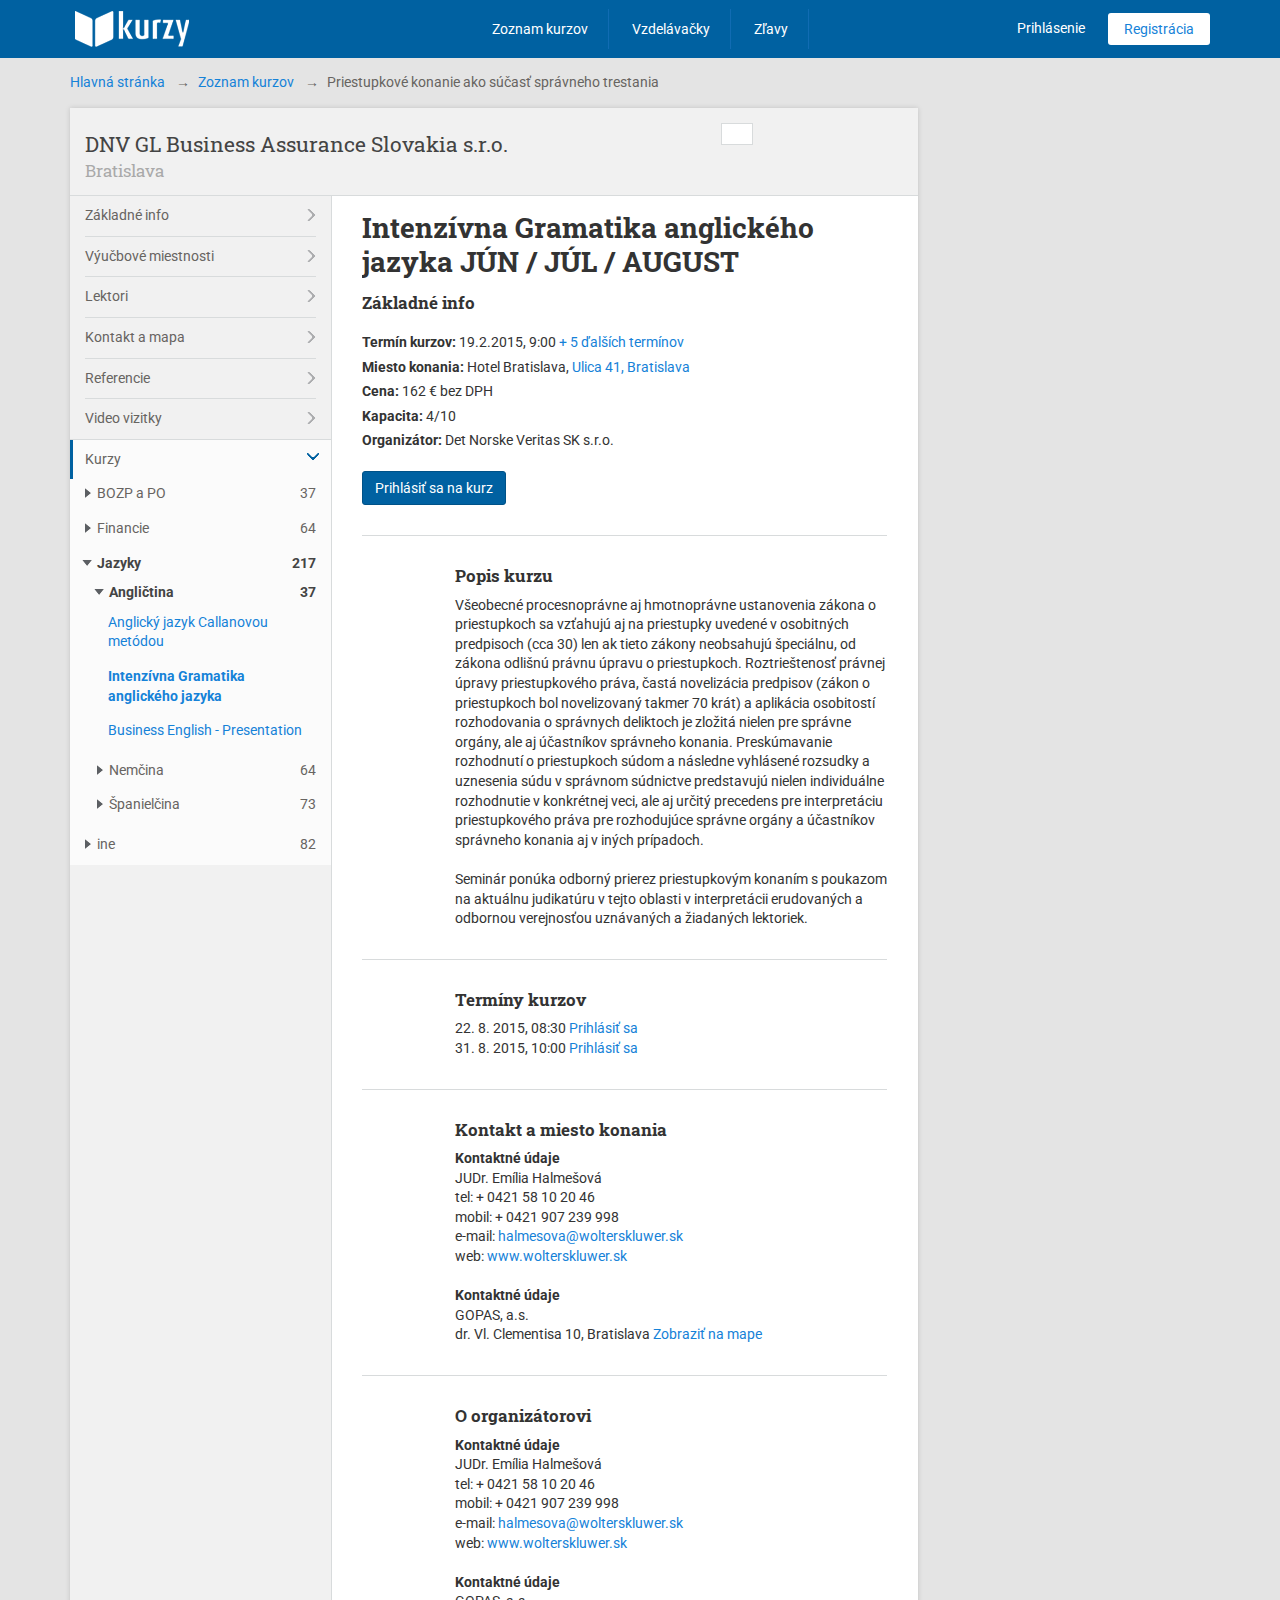
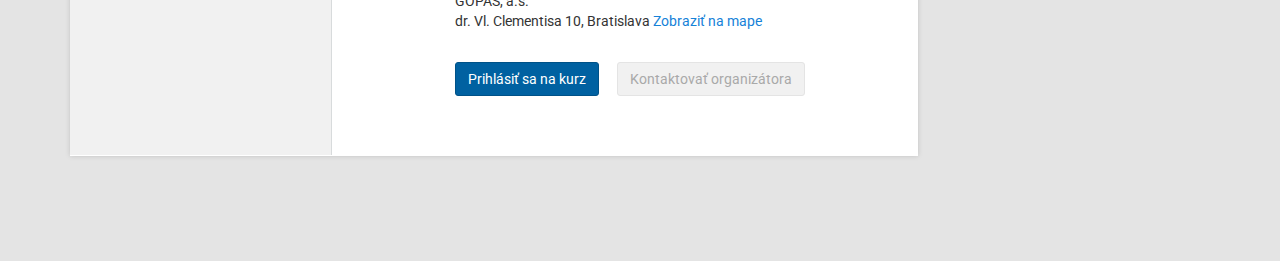
==== commit b975913f: "responzive upravy" ====
--- a/detail.html
+++ b/detail.html
@@ -68,7 +68,7 @@
         </div><!-- end of .container -->
     </nav>
 
-    <div class="subheader">
+    <!--div class="subheader">
         <div class="container">
             <div class="row">
                 <div class="col-sm-6">
@@ -78,9 +78,9 @@
                             <div class="btn-group" role="group" aria-label="...">
                                 <button type="button" class="btn btn-default btn-lg">Všetky lokality</button>
                                 <button type="button" class="btn btn-search btn-lg">Hľadať</button>
-                            </div><!-- end of .btn-group -->
+                            </div>
                         </form>
-                    </div><!-- end of .complex-search -->
+                    </div>
                 </div>
                 <div class="col-sm-6 hidden-xs">
                     <div class="subheader-right text-right">
@@ -88,26 +88,28 @@
                         <a class="btn btn-primary margin-on-left" href="">Pridať kurz</a>
                     </div>
                 </div>
-            </div><!-- end of .row -->
-        </div><!-- end of .container -->
-    </div><!-- end of .subheader -->
+            </div>
+        </div>
+    </div-->
+
 
     <div class="content">
         <div class="container">
+            <ul class="breadcrumbs hidden-xs">
+                <li>
+                    <a href="index.html">Hlavná stránka</a>
+                </li>
+                <li>
+                    <a href="zoznam.html">Zoznam kurzov</a>
+                </li>
+                <li>
+                    Priestupkové konanie ako súčasť správneho trestania
+                </li>
+            </ul><!-- end of .breadcrumbs -->
+
+            
             <div class="row">
                 <div class="col-sm-9">
-                    <ul class="breadcrumbs hidden-xs">
-                        <li>
-                            <a href="index.html">Hlavná stránka</a>
-                        </li>
-                        <li>
-                            <a href="zoznam.html">Zoznam kurzov</a>
-                        </li>
-                        <li>
-                            Priestupkové konanie ako súčasť správneho trestania
-                        </li>
-                    </ul><!-- end of .breadcrumbs -->
-
                     <div class="panel-container sync-height unsync-height">
                         <div class="detail-header">
                             <div class="row">
@@ -248,11 +250,11 @@
                                     <div class="detail-divider"></div>
 
                                     <div class="row">
-                                        <div class="col-xs-2">
-
-                                        </div>
-                                        <div class="col-xs-10">
-                                            <div class="detail-title">
+                                        <div class="col-sm-2 hidden-xs">
+
+                                        </div>
+                                        <div class="col-xs-12 col-sm-10">
+                                            <div class="detail-subtitle">
                                                 Popis kurzu
                                             </div>
                                             Všeobecné procesnoprávne aj hmotnoprávne ustanovenia zákona o priestupkoch sa vzťahujú aj na priestupky uvedené v osobitných predpisoch (cca 30) len ak tieto zákony neobsahujú špeciálnu, od zákona odlišnú právnu úpravu o priestupkoch. Roztrieštenosť právnej úpravy priestupkového práva, častá novelizácia predpisov (zákon o priestupkoch bol novelizovaný takmer 70 krát) a aplikácia osobitostí rozhodovania o správnych deliktoch je zložitá nielen pre správne orgány, ale aj účastníkov správneho konania. Preskúmavanie rozhodnutí o priestupkoch súdom a následne vyhlásené rozsudky a uznesenia súdu v správnom súdnictve predstavujú nielen individuálne rozhodnutie v konkrétnej veci, ale aj určitý precedens pre interpretáciu priestupkového práva pre rozhodujúce správne orgány a účastníkov správneho konania aj v iných prípadoch.<br><br>
@@ -263,14 +265,14 @@
                                     <div class="detail-divider"></div>
 
                                     <div class="row">
-                                        <div class="col-xs-2">
-
-                                        </div>
-                                        <div class="col-xs-10">
-                                            <div class="detail-title">
+                                        <div class="col-sm-2 hidden-xs">
+
+                                        </div>
+                                        <div class="col-xs-12 col-sm-10">
+                                            <div class="detail-subtitle">
                                                 Termíny kurzov
                                             </div>
-                                            22. 8. 2015, 08:30 <a href="#">Prihlásiť sa</a>
+                                            22. 8. 2015, 08:30 <a href="#">Prihlásiť sa</a><br>
                                             31. 8. 2015, 10:00 <a href="#">Prihlásiť sa</a>
                                         </div>
                                     </div>
@@ -278,21 +280,22 @@
                                     <div class="detail-divider"></div>
 
                                     <div class="row">
-                                        <div class="col-xs-2">
-
-                                        </div>
-                                        <div class="col-xs-10">
-                                            <div class="detail-title">
+                                        <div class="col-sm-2 hidden-xs">
+
+                                        </div>
+                                        <div class="col-xs-12 col-sm-10">
+                                            <div class="detail-subtitle">
                                                 Kontakt a miesto konania
                                             </div>
-                                            <div class="detail-subtitle">Kontaktné údaje</div>
+
+                                            <strong>Kontaktné údaje</strong><br>
                                             JUDr. Emília Halmešová<br>
                                             tel: + 0421 58 10 20 46<br>
                                             mobil: + 0421 907 239 998<br>
                                             e-mail: <a href="mailto:halmesova@wolterskluwer.sk">halmesova@wolterskluwer.sk</a><br>
-                                            web: <a href="http://www.wolterskluwer.sk">www.wolterskluwer.sk</a>
-
-                                            <div class="detail-subtitle space-on-top">Kontaktné údaje</div>
+                                            web: <a href="http://www.wolterskluwer.sk">www.wolterskluwer.sk</a><br><br>
+
+                                            <strong>Kontaktné údaje</strong><br>
                                             GOPAS, a.s.<br>
                                             dr. Vl. Clementisa 10, Bratislava <a href="#">Zobraziť na mape</a>
                                         </div>
@@ -301,21 +304,21 @@
                                     <div class="detail-divider"></div>
 
                                     <div class="row">
-                                        <div class="col-xs-2">
-
-                                        </div>
-                                        <div class="col-xs-10">
-                                            <div class="detail-title">
+                                        <div class="col-sm-2 hidden-xs">
+
+                                        </div>
+                                        <div class="col-xs-12 col-sm-10">
+                                            <div class="detail-subtitle">
                                                 O organizátorovi
                                             </div>
-                                            <div class="detail-subtitle">Kontaktné údaje</div>
+                                            <strong>Kontaktné údaje</strong><br>
                                             JUDr. Emília Halmešová<br>
                                             tel: + 0421 58 10 20 46<br>
                                             mobil: + 0421 907 239 998<br>
                                             e-mail: <a href="mailto:halmesova@wolterskluwer.sk">halmesova@wolterskluwer.sk</a><br>
-                                            web: <a href="http://www.wolterskluwer.sk">www.wolterskluwer.sk</a>
-
-                                            <div class="detail-subtitle space-on-top">Kontaktné údaje</div>
+                                            web: <a href="http://www.wolterskluwer.sk">www.wolterskluwer.sk</a><br><br>
+
+                                            <strong>Kontaktné údaje</strong><br>
                                             GOPAS, a.s.<br>
                                             dr. Vl. Clementisa 10, Bratislava <a href="#">Zobraziť na mape</a>
 
--- a/css/development.css
+++ b/css/development.css
@@ -355,7 +355,6 @@
 }
 .navbar a {
   color: #ffffff;
-  font-size: 17px;
   padding: 10px 20px  !important;
 }
 .navbar a:hover {
@@ -366,6 +365,10 @@
   height: auto;
   padding: 10px 15px;
   margin-left: -15px;
+}
+.navbar-brand img {
+  width: auto;
+  height: 30px;
 }
 .navbar-nav {
   margin: 8px auto 0;
@@ -394,7 +397,7 @@
   background-color: #ededed !important;
 }
 .navbar-toggle {
-  margin: 11px 0 0;
+  margin: 8px 0 0;
   background-color: #ffffff;
 }
 .navbar-toggle .icon-bar {
@@ -416,7 +419,7 @@
   border-top: 1px solid #d8dbdc;
 }
 .navbar-left > li a {
-  color: #73787d;
+  color: #676461;
   padding: 10px 0;
   display: block;
 }
@@ -458,7 +461,7 @@
   background: url("../images/design/li_full.png") no-repeat 3px 9px;
 }
 .navbar-left-sub .has-sub > a {
-  color: #73787d !important;
+  color: #676461 !important;
   padding-left: 15px !important;
 }
 .navbar-left-sub .has-sub.open {
@@ -510,7 +513,7 @@
   margin: 15px 0;
 }
 .breadcrumbs li {
-  color: #73787d;
+  color: #676461;
   float: left;
 }
 .breadcrumbs li::after {
@@ -527,6 +530,9 @@
 /* -----------------------------------------
    Content
 ----------------------------------------- */
+.content > .container {
+  padding: 0;
+}
 .panel-content {
   padding: 0 15px 15px;
   overflow: hidden;
@@ -558,7 +564,6 @@
 .sidebar-left {
   padding: 15px;
   background-color: #f1f1f1;
-  border-right: 1px solid #d8dbdc;
 }
 .detail .sidebar-left {
   padding: 0;
@@ -566,10 +571,18 @@
 .sidebar-left li {
   margin-bottom: 5px;
 }
+.sidebar-left .panel {
+  box-shadow: none;
+  border-radius: 0;
+  border: none;
+  border-bottom: 1px solid #d8dbdc;
+}
 .sidebar-left .panel-heading {
   padding: 0;
 }
 .sidebar-left .panel-heading a {
+  font-family: 'Roboto', Helvetica, Arial, sans-serif;
+  color: #1582d8;
   padding: 10px 15px;
   display: block;
 }
@@ -672,10 +685,10 @@
   color: #ffffff;
 }
 h2 {
-  color: #73787d;
-  font-size: 28px;
+  color: #676461;
+  font-size: 24px;
   font-weight: normal;
-  font-family: 'Roboto', Helvetica, Arial, sans-serif;
+  font-family: 'Roboto Slab', Helvetica, Arial, sans-serif;
   margin: 30px 0 20px;
 }
 .offer-price {
@@ -720,7 +733,7 @@
   border: 1px solid #d8dbdc;
 }
 .detail h1 {
-  font-size: 24px;
+  font-size: 21px;
   line-height: 120%;
   margin-top: 15px;
 }
@@ -734,6 +747,7 @@
   font-size: 17px;
   font-weight: bold;
   font-family: 'Roboto Slab', Helvetica, Arial, sans-serif;
+  margin-bottom: 10px;
 }
 .detail-divider {
   height: 1px;
--- a/css/development_media.css
+++ b/css/development_media.css
@@ -107,6 +107,14 @@
    Mixins
 ----------------------------------------- */
 /* GRADIENTS */
+@media (min-width: 450px) {
+  /* -----------------------------------------
+       Content
+    ----------------------------------------- */
+  .content > .container {
+    padding: 0 15px;
+  }
+}
 @media (min-width: 768px) {
   /* -----------------------------------------
        Lists
@@ -144,6 +152,9 @@
   /* -----------------------------------------
        Sidebars
     ----------------------------------------- */
+  .sidebar-left {
+    border-right: 1px solid #d8dbdc;
+  }
   .sidebar-left .panel {
     background: none;
     border: none;
@@ -179,8 +190,17 @@
     width: auto;
     padding: 10px 15px;
   }
+  .detail h1 {
+    font-size: 24px;
+  }
 }
 @media (min-width: 992px) {
+  /* -----------------------------------------
+       Header - navbar
+    ----------------------------------------- */
+  .navbar-brand img {
+    height: auto;
+  }
   /* -----------------------------------------
        Detail
     ----------------------------------------- */
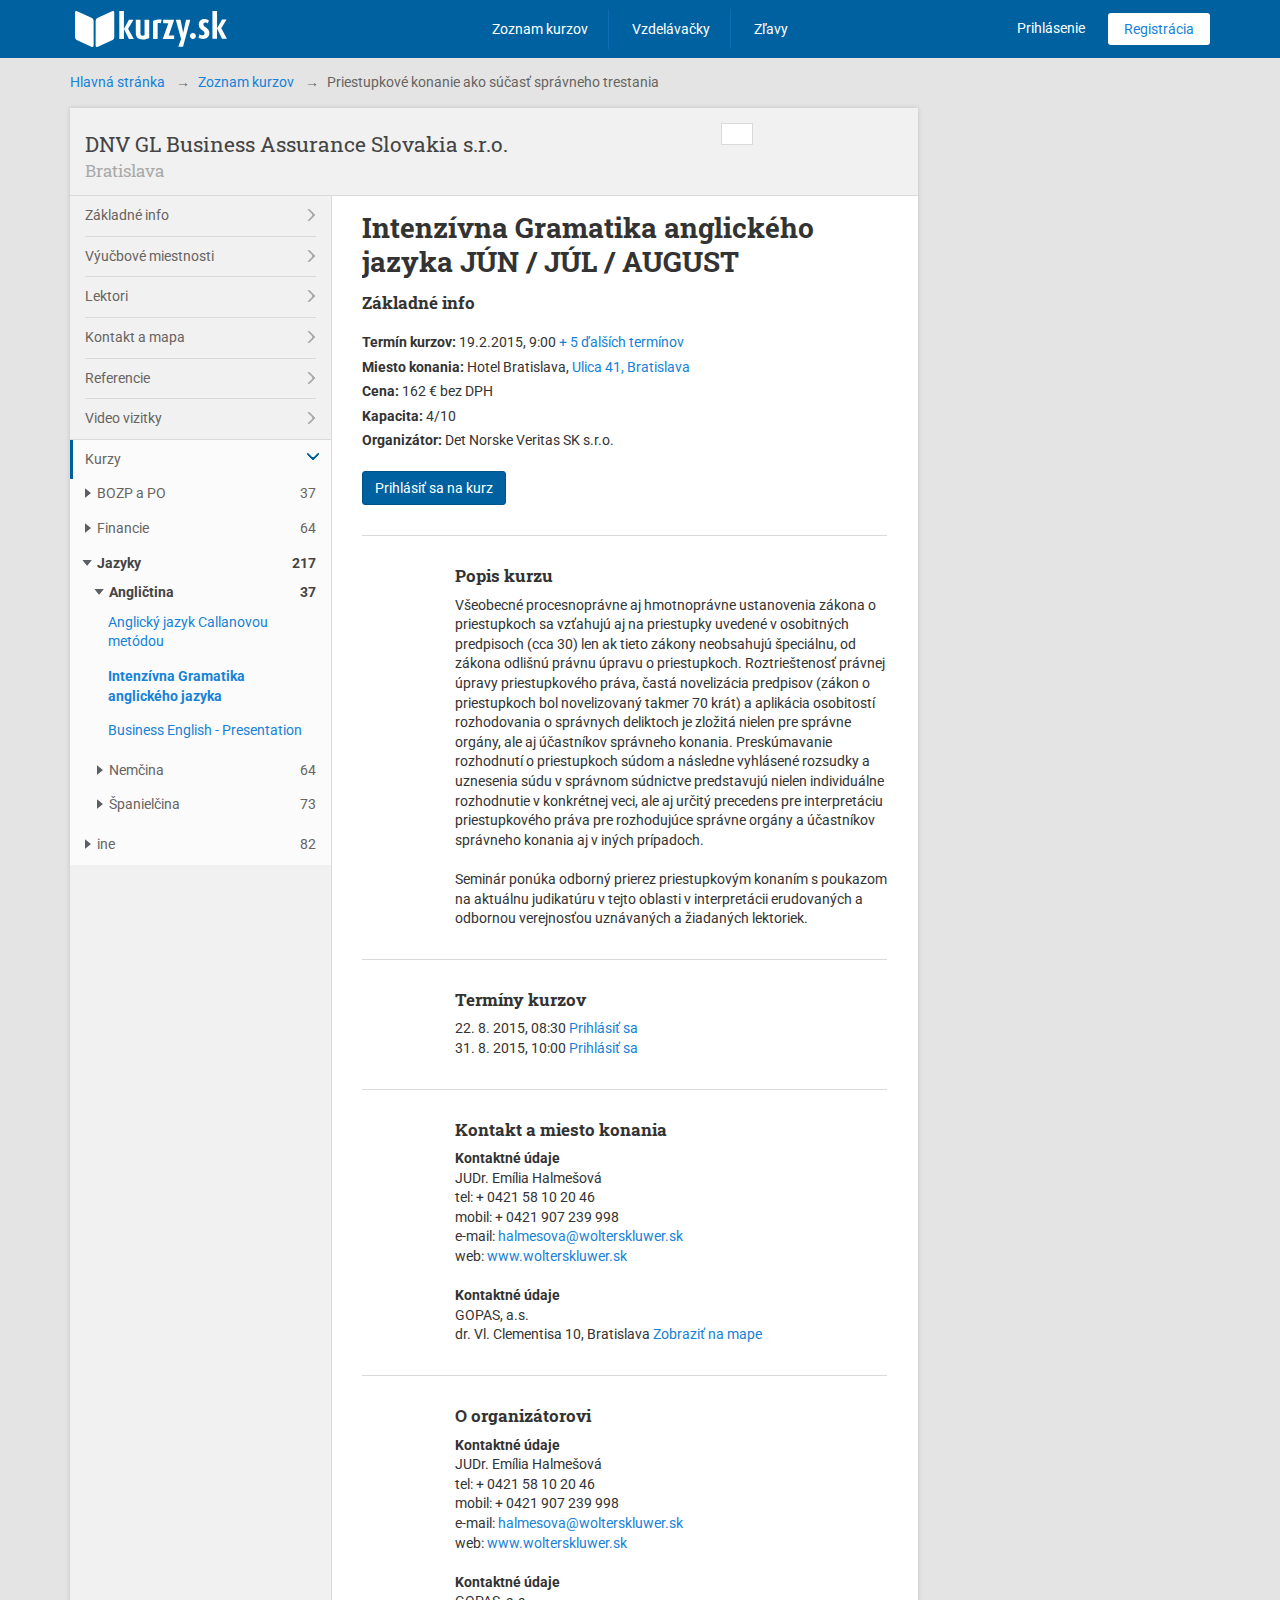
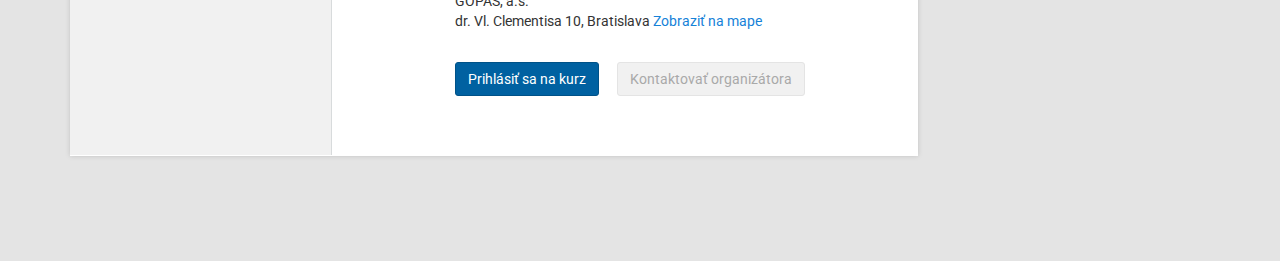
==== commit 7d85d085: "responzivne upravy" ====
--- a/detail.html
+++ b/detail.html
@@ -31,7 +31,6 @@
 </head>
 
 <body class="detail">
-
     <nav class="navbar">
         <div class="container">
             <div class="row">
@@ -43,7 +42,7 @@
                             <span class="icon-bar"></span>
                             <span class="icon-bar"></span>
                         </button>
-                        <a class="navbar-brand" href="index.html"><img src="images/logo_kurzy.png" alt="" title="" width="114" height="36"></a>
+                        <a class="navbar-brand" href="index.html"><img src="images/kurzy_sk_white.svg" alt="" title="" width="114" height="36"></a>
                     </div><!-- end of .navbar-header -->
                 </div>
                 <div class="col-sm-6">
@@ -51,7 +50,7 @@
                         <ul class="nav navbar-nav">
                             <li><a href="#">Zoznam kurzov</a></li>
                             <li><a href="#">Vzdelávačky</a></li>
-                            <li><a href="#">Zľavy</a></li>
+                            <li class="no-border"><a href="#">Zľavy</a></li>
                             <li class="visible-xs-block"><a href="#">Prihlásenie</a></li>
                             <li class="visible-xs-block"><a href="#">Registrácia</a></li>
                             <li class="visible-xs-block"><a href="#">Pridať kurz</a></li>
@@ -107,7 +106,7 @@
                 </li>
             </ul><!-- end of .breadcrumbs -->
 
-            
+
             <div class="row">
                 <div class="col-sm-9">
                     <div class="panel-container sync-height unsync-height">
--- a/css/development.css
+++ b/css/development.css
@@ -222,6 +222,9 @@
 .container {
   position: relative;
 }
+.block-xs {
+  display: block;
+}
 /* -----------------------------------------
    Buttons
 ----------------------------------------- */
@@ -378,7 +381,7 @@
   float: none;
   border-bottom: 1px solid #2b96ea;
 }
-.navbar-nav li:last-child {
+.navbar-nav li.no-border {
   border: none;
 }
 .navbar-right {
@@ -491,6 +494,9 @@
 /* -----------------------------------------
    Container
 ----------------------------------------- */
+.container-fluid > .container {
+  padding: 0;
+}
 .container-gray {
   background-color: #f1f1f1;
 }
@@ -530,9 +536,6 @@
 /* -----------------------------------------
    Content
 ----------------------------------------- */
-.content > .container {
-  padding: 0;
-}
 .panel-content {
   padding: 0 15px 15px;
   overflow: hidden;
@@ -647,6 +650,9 @@
 .sidebar-right .sidebar-item {
   padding: 15px 0;
 }
+.sidebar-right .sidebar-item:first-child {
+  padding-top: 0;
+}
 .sidebar-right .sidebar-white {
   background-color: #ffffff;
 }
@@ -693,11 +699,10 @@
 }
 .offer-price {
   color: #8e8e8e;
-  font-size: 28px;
-  font-family: 'Roboto Slab', Helvetica, Arial, sans-serif;
-  font-weight: bold;
-  text-align: right;
-  padding-top: 10px;
+  font-size: 21px;
+  font-family: 'Roboto Slab', Helvetica, Arial, sans-serif;
+  font-weight: bold;
+  padding-top: 5px;
 }
 .logo-list img {
   margin-bottom: 30px;
--- a/css/development_media.css
+++ b/css/development_media.css
@@ -111,11 +111,11 @@
   /* -----------------------------------------
        Content
     ----------------------------------------- */
-  .content > .container {
-    padding: 0 15px;
-  }
 }
 @media (min-width: 768px) {
+  .block-xs {
+    display: inline;
+  }
   /* -----------------------------------------
        Lists
     ----------------------------------------- */
@@ -144,6 +144,12 @@
     margin-bottom: 0;
   }
   /* -----------------------------------------
+       Container
+    ----------------------------------------- */
+  .container-fluid > .container {
+    padding: 0 15px;
+  }
+  /* -----------------------------------------
        Content
     ----------------------------------------- */
   .panel-content {
@@ -177,6 +183,11 @@
   .premium-course-price {
     text-align: right;
   }
+  .offer-price {
+    font-size: 28px;
+    text-align: right;
+    padding-top: 0px;
+  }
   /* -----------------------------------------
        Detail
     ----------------------------------------- */
@@ -199,7 +210,13 @@
        Header - navbar
     ----------------------------------------- */
   .navbar-brand img {
-    height: auto;
+    height: 36px;
+  }
+  /* -----------------------------------------
+       Homepage
+    ----------------------------------------- */
+  .offer-price {
+    padding-top: 10px;
   }
   /* -----------------------------------------
        Detail
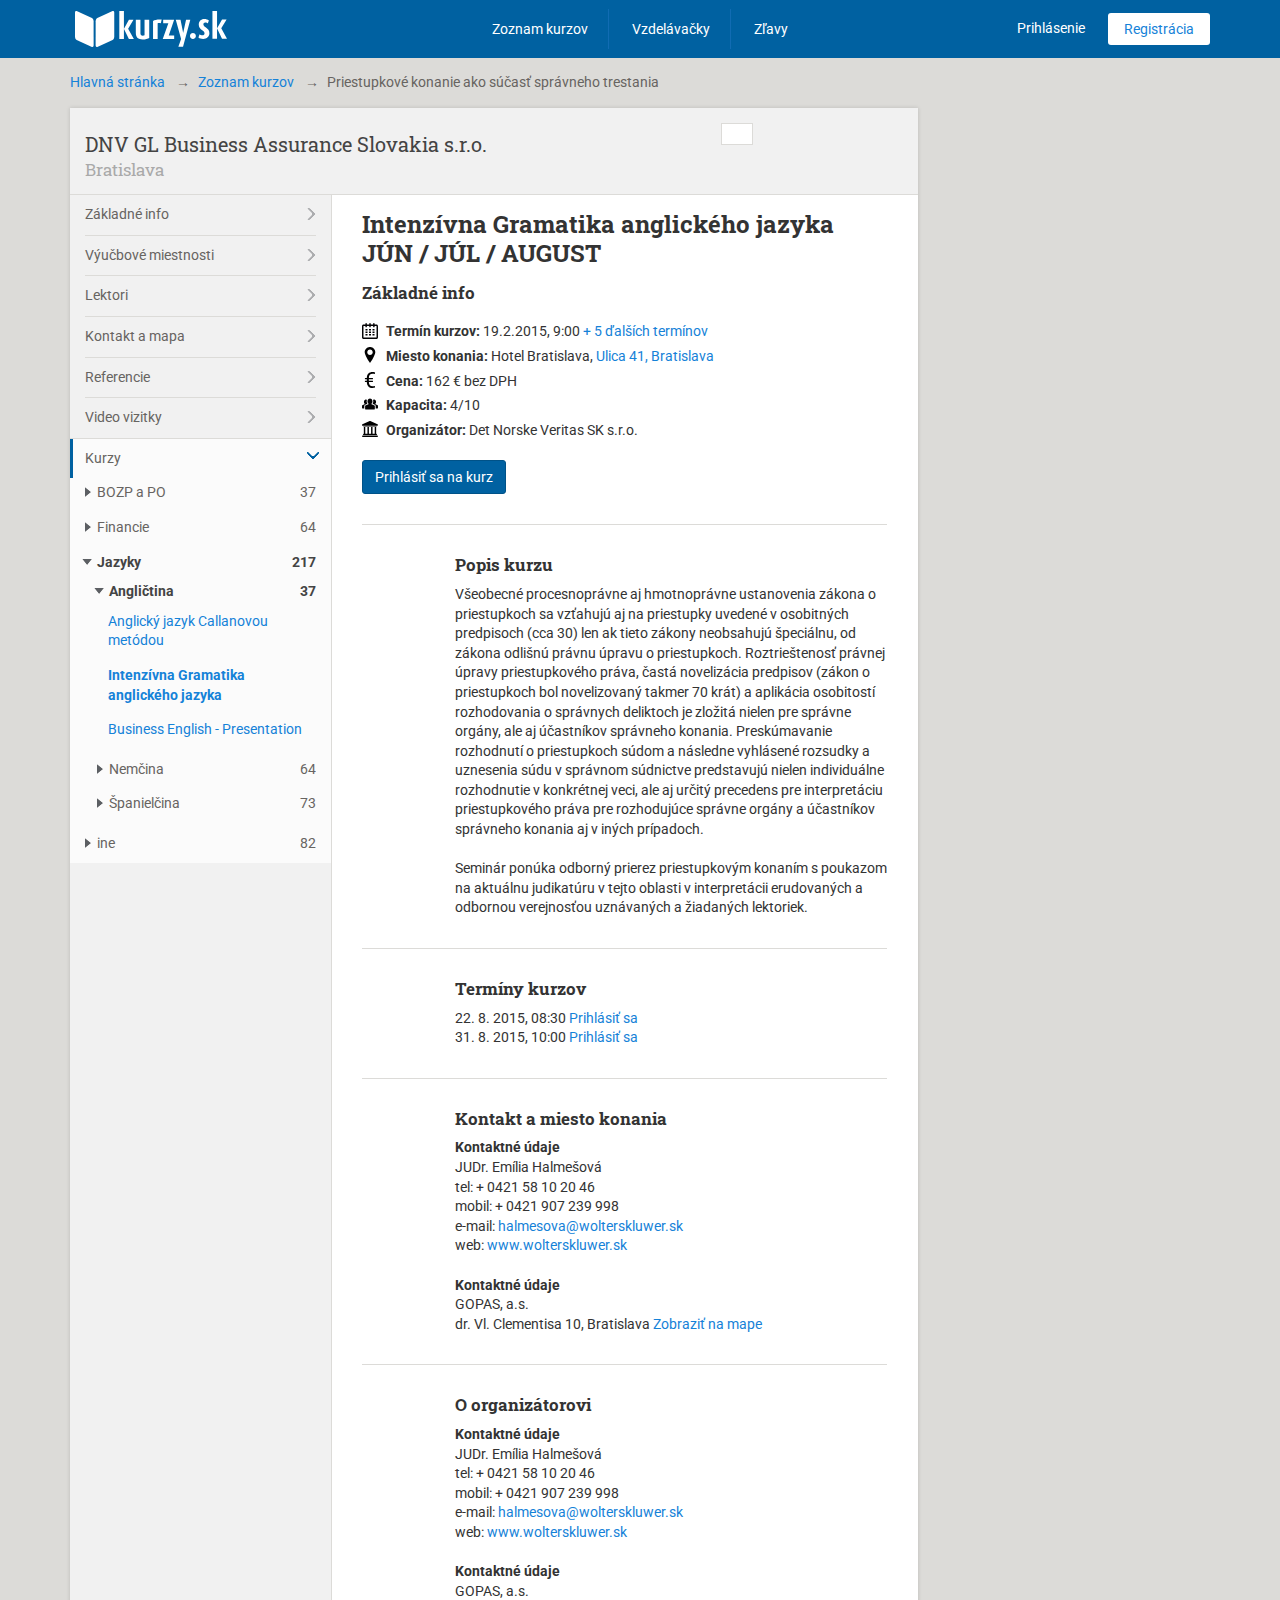
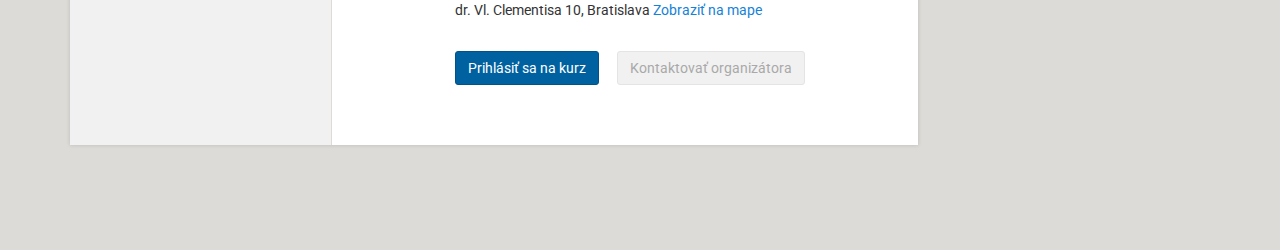
==== commit a198d79c: "Pridane cierne SVG ikonky, uprava Kurzov na HP" ====
--- a/detail.html
+++ b/detail.html
@@ -228,18 +228,23 @@
 
                                     <ul class="detail-desc-list">
                                         <li>
+                                            <img src="images/svg/calendar.svg" class="icon">
                                             <strong>Termín kurzov:</strong> 19.2.2015, 9:00 <a href="#">+ 5 ďalších termínov</a>
                                         </li>
                                         <li>
+                                            <img src="images/svg/location.svg" class="icon">
                                             <strong>Miesto konania:</strong> Hotel Bratislava, <a href="#">Ulica 41, Bratislava</a>
                                         </li>
                                         <li>
+                                            <img src="images/svg/price.svg" class="icon">
                                             <strong>Cena:</strong> 162 € bez DPH
                                         </li>
                                         <li>
+                                            <img src="images/svg/capacity.svg" class="icon">
                                             <strong>Kapacita:</strong> 4/10
                                         </li>
                                         <li>
+                                            <img src="images/svg/company.svg" class="icon">
                                             <strong>Organizátor:</strong> Det Norske Veritas SK s.r.o.
                                         </li>
                                     </ul><!-- end of .detail=desc=list -->
--- a/css/development.css
+++ b/css/development.css
@@ -22,7 +22,7 @@
   font-size: 17px;
 }
 .font-size-extra-large {
-  font-size: 28px;
+  font-size: 24px;
 }
 .color-gray-dark {
   color: #8e8e8e;
@@ -120,7 +120,7 @@
 body {
   font-family: 'Roboto', Helvetica, Arial, sans-serif;
   line-height: 140%;
-  background-color: #e4e4e4;
+  background-color: #dcdbd8;
 }
 body,
 div,
@@ -170,24 +170,24 @@
   margin-bottom: 15px;
 }
 h1 {
-  font-size: 34px;
+  font-size: 30px;
 }
 .list h1 {
   color: #444444;
-  font-size: 21px;
+  font-size: 20px;
   margin-top: 15px;
 }
 .list h1 span {
   font-weight: normal;
 }
 h2 {
-  font-size: 28px;
+  font-size: 24px;
 }
 h3 {
-  font-size: 24px;
+  font-size: 21px;
 }
 h4 {
-  font-size: 21px;
+  font-size: 20px;
 }
 a {
   color: #1582d8;
@@ -295,11 +295,11 @@
   width: 12px;
   height: 12px;
   margin: 0 4px;
-  border-color: #d8dbdc;
+  border-color: #dcdbd8;
   border-width: 2px;
 }
 .carousel .carousel-indicators li.active {
-  background-color: #d8dbdc;
+  background-color: #dcdbd8;
 }
 .carousel .carousel-indicators.black-indicators li {
   border-color: #2a2e34;
@@ -319,6 +319,16 @@
 }
 .sidebar-right .carousel .carousel-indicators {
   bottom: -5px;
+}
+/* -----------------------------------------
+   Icons
+----------------------------------------- */
+.icon {
+  width: 16px;
+  height: auto;
+  margin-right: 5px;
+  position: relative;
+  top: -2px;
 }
 /* -----------------------------------------
    Lists
@@ -419,7 +429,7 @@
   padding: 0 15px 0 0;
   margin: 0 15px !important;
   background: url("../images/design/li_gray.png") no-repeat 100% 13px;
-  border-top: 1px solid #d8dbdc;
+  border-top: 1px solid #dcdbd8;
 }
 .navbar-left > li a {
   color: #676461;
@@ -481,11 +491,11 @@
   color: #8e8e8e;
   padding: 15px 0;
   margin-bottom: 30px;
-  background-color: #eaeaea;
-  -webkit-box-shadow: rgba(0, 0, 0, 0.1) 3px 3px 3px;
-  -khtml-box-shadow: rgba(0, 0, 0, 0.1) 3px 3px 3px;
-  -moz-box-shadow: rgba(0, 0, 0, 0.1) 3px 3px 3px;
-  box-shadow: rgba(0, 0, 0, 0.1) 3px 3px 3px;
+  background-color: #f1f1f1;
+  -webkit-box-shadow: rgba(0, 0, 0, 0.2) 0 0 3px;
+  -khtml-box-shadow: rgba(0, 0, 0, 0.2) 0 0 3px;
+  -moz-box-shadow: rgba(0, 0, 0, 0.2) 0 0 3px;
+  box-shadow: rgba(0, 0, 0, 0.2) 0 0 3px;
   filter: progid:DXImageTransform.Microsoft.Shadow(Strength=3, Direction=135, Color=#8e8e8e);
 }
 .subheader-right {
@@ -499,14 +509,17 @@
 }
 .container-gray {
   background-color: #f1f1f1;
+}
+.container-white {
+  background-color: #ffffff;
 }
 .panel-container {
   margin-bottom: 45px;
   background-color: #ffffff;
-  -webkit-box-shadow: rgba(0, 0, 0, 0.15) 0px 0px 5px;
-  -khtml-box-shadow: rgba(0, 0, 0, 0.15) 0px 0px 5px;
-  -moz-box-shadow: rgba(0, 0, 0, 0.15) 0px 0px 5px;
-  box-shadow: rgba(0, 0, 0, 0.15) 0px 0px 5px;
+  -webkit-box-shadow: rgba(0, 0, 0, 0.15) 0px 0px 4px;
+  -khtml-box-shadow: rgba(0, 0, 0, 0.15) 0px 0px 4px;
+  -moz-box-shadow: rgba(0, 0, 0, 0.15) 0px 0px 4px;
+  box-shadow: rgba(0, 0, 0, 0.15) 0px 0px 4px;
   filter: progid:DXImageTransform.Microsoft.Shadow(Strength=3, Direction=135, Color=#8e8e8e);
 }
 /* -----------------------------------------
@@ -552,11 +565,15 @@
 }
 .offer-list li {
   padding: 15px 0;
-  border-bottom: 1px solid #d8dbdc;
+  border-bottom: 1px solid #dcdbd8;
+}
+.offer-list h1 span {
+  color: #a9a9a9;
 }
 .offer-list h2 {
+  font-family: 'Roboto', Helvetica, Arial, sans-serif;
   font-size: 17px;
-  margin: 0 0 5px;
+  margin: 0 0 3px;
 }
 .offer-list h2 a {
   font-weight: bold;
@@ -578,7 +595,7 @@
   box-shadow: none;
   border-radius: 0;
   border: none;
-  border-bottom: 1px solid #d8dbdc;
+  border-bottom: 1px solid #dcdbd8;
 }
 .sidebar-left .panel-heading {
   padding: 0;
@@ -609,7 +626,7 @@
   height: 1px;
   margin-top: 20px;
   display: block;
-  background-color: #d8dbdc;
+  background-color: #dcdbd8;
 }
 .sidebar-left .sidebar-criteria li::before {
   content: "";
@@ -661,7 +678,7 @@
   font-size: 17px;
   padding-bottom: 10px;
   margin-bottom: 10px;
-  border-bottom: 1px solid #d8dbdc;
+  border-bottom: 1px solid #dcdbd8;
 }
 .sidebar-right .sidebar-list {
   padding: 0;
@@ -682,7 +699,7 @@
 }
 .hp-search-title {
   color: #ffffff;
-  font-size: 21px;
+  font-size: 20px;
   font-family: 'Roboto Slab', Helvetica, Arial, sans-serif;
   line-height: 140%;
   margin-bottom: 15px;
@@ -690,17 +707,24 @@
 .hp-search a {
   color: #ffffff;
 }
+.hp-search .advanced-search {
+  margin-top: 60px;
+}
+.hp-search .advanced-search label {
+  color: #ffffff;
+  text-align: left !important;
+}
 h2 {
   color: #676461;
-  font-size: 24px;
+  font-size: 21px;
   font-weight: normal;
   font-family: 'Roboto Slab', Helvetica, Arial, sans-serif;
   margin: 30px 0 20px;
 }
 .offer-price {
   color: #8e8e8e;
-  font-size: 21px;
-  font-family: 'Roboto Slab', Helvetica, Arial, sans-serif;
+  font-size: 17px;
+  font-family: 'Roboto', Helvetica, Arial, sans-serif;
   font-weight: bold;
   padding-top: 5px;
 }
@@ -713,13 +737,13 @@
 .detail-header {
   padding: 15px;
   background-color: #f1f1f1;
-  border-bottom: 1px solid #d8dbdc;
+  border-bottom: 1px solid #dcdbd8;
   overflow: hidden;
 }
 .detail-header .profile-title {
   color: #444444;
   font-family: 'Roboto Slab', Helvetica, Arial, sans-serif;
-  font-size: 21px;
+  font-size: 20px;
   line-height: 110%;
   margin: 0 0 5px;
 }
@@ -735,15 +759,15 @@
   width: 120px;
   padding: 5px;
   background-color: #ffffff;
-  border: 1px solid #d8dbdc;
+  border: 1px solid #dcdbd8;
 }
 .detail h1 {
-  font-size: 21px;
+  font-size: 20px;
   line-height: 120%;
   margin-top: 15px;
 }
 .detail-title {
-  font-size: 21px;
+  font-size: 20px;
   font-weight: bold;
   font-family: 'Roboto Slab', Helvetica, Arial, sans-serif;
   margin-bottom: 15px;
@@ -757,7 +781,7 @@
 .detail-divider {
   height: 1px;
   margin: 30px 0;
-  background-color: #d8dbdc;
+  background-color: #dcdbd8;
 }
 .detail-desc-list {
   padding: 0;
--- a/css/development_media.css
+++ b/css/development_media.css
@@ -22,7 +22,7 @@
   font-size: 17px;
 }
 .font-size-extra-large {
-  font-size: 28px;
+  font-size: 24px;
 }
 .color-gray-dark {
   color: #8e8e8e;
@@ -159,7 +159,7 @@
        Sidebars
     ----------------------------------------- */
   .sidebar-left {
-    border-right: 1px solid #d8dbdc;
+    border-right: 1px solid #dcdbd8;
   }
   .sidebar-left .panel {
     background: none;
@@ -184,7 +184,7 @@
     text-align: right;
   }
   .offer-price {
-    font-size: 28px;
+    font-size: 24px;
     text-align: right;
     padding-top: 0px;
   }
@@ -202,7 +202,7 @@
     padding: 10px 15px;
   }
   .detail h1 {
-    font-size: 24px;
+    font-size: 21px;
   }
 }
 @media (min-width: 992px) {
@@ -233,6 +233,6 @@
     margin: 10px 0 5px;
   }
   .detail h1 {
-    font-size: 28px;
-  }
-}
+    font-size: 24px;
+  }
+}
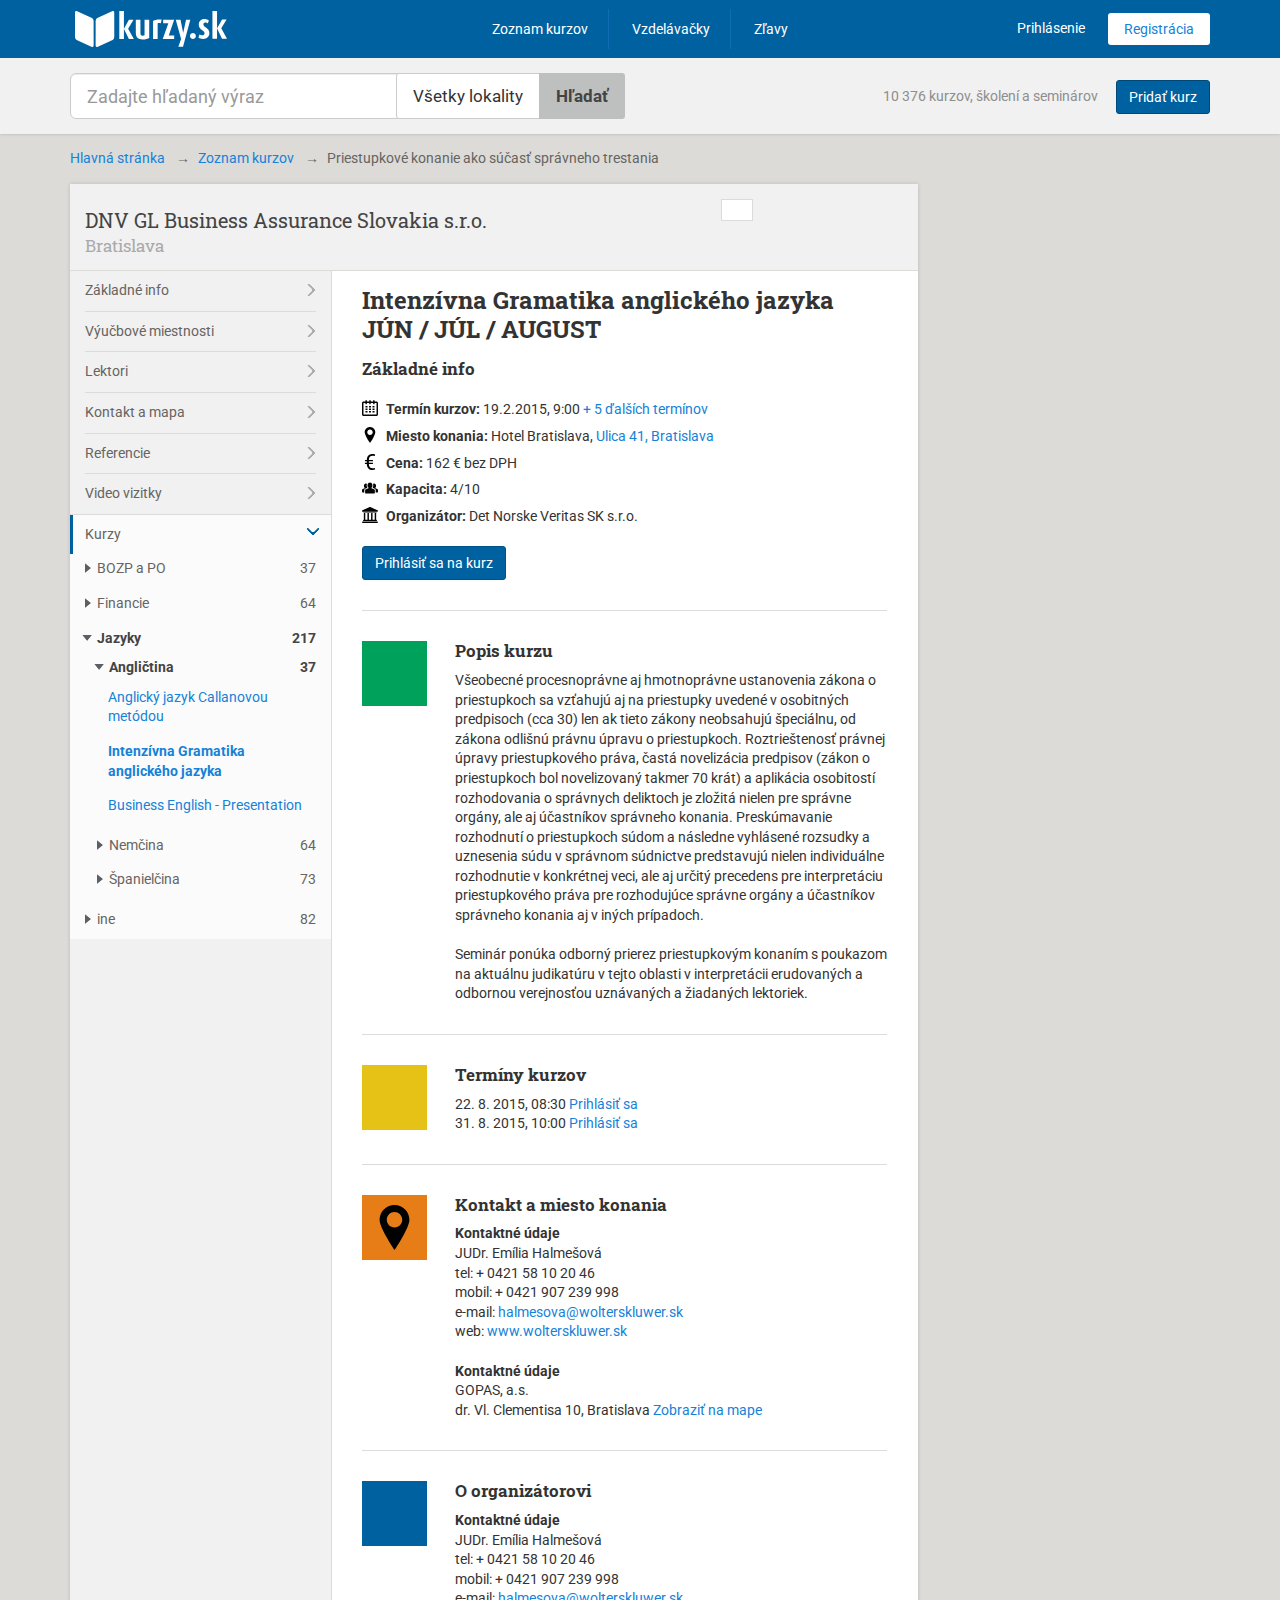
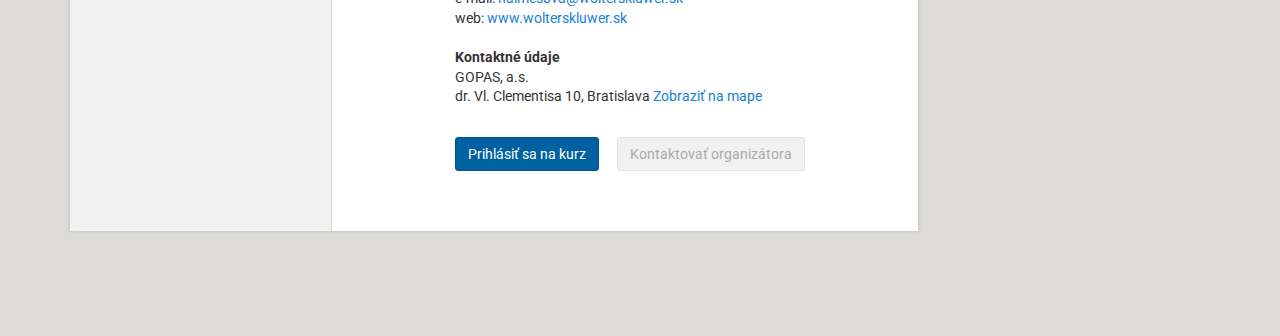
==== commit e31ffd3f: "add icons" ====
--- a/detail.html
+++ b/detail.html
@@ -31,11 +31,18 @@
 </head>
 
 <body class="detail">
+
+    <!-- namiesto priamo vlozene SVG treba pouzit include <?php include_once("../../images/svg/sprite/svg-sprite.svg"); ?> -->
+    <svg xmlns="http://www.w3.org/2000/svg" style="display: none"><symbol viewBox="0 0 32 32" id="icon-calendar"><title>calendar</title> <g> <path fill="none" d="M3.097,29.064h25.805c0.089,0,0.163-0.075,0.163-0.164l0.001-22.901c0-0.089-0.073-0.161-0.163-0.161h-3.709   V7.29c0,0.801-0.651,1.452-1.453,1.452c-0.799,0-1.451-0.651-1.451-1.452V5.838h-4.837V7.29c0,0.801-0.651,1.452-1.452,1.452   c-0.8,0-1.451-0.651-1.451-1.452V5.838H9.71V7.29c0,0.801-0.651,1.452-1.452,1.452c-0.8,0-1.452-0.651-1.452-1.452V5.838H3.097   C3.008,5.838,2.936,5.91,2.936,6v22.9C2.936,28.989,3.01,29.064,3.097,29.064z"/> <path fill="#040305" d="M28.902,2.935h-3.709V1.482c0-0.8-0.651-1.451-1.453-1.451c-0.799,0-1.451,0.651-1.451,1.451v1.452h-4.837   V1.482c0-0.8-0.651-1.451-1.452-1.451c-0.8,0-1.451,0.651-1.451,1.451v1.452H9.709V1.482c0-0.8-0.651-1.451-1.452-1.451   c-0.8,0-1.452,0.651-1.452,1.451v1.452H3.097C1.407,2.935,0.032,4.31,0.032,6v22.9c0,1.691,1.375,3.066,3.065,3.066h25.805   c1.69,0,3.064-1.375,3.064-3.066V6C31.967,4.31,30.593,2.935,28.902,2.935z M2.936,6c0-0.09,0.072-0.162,0.162-0.162h3.709V7.29   c0,0.801,0.652,1.452,1.452,1.452C9.06,8.742,9.71,8.09,9.71,7.29V5.838h4.839V7.29c0,0.801,0.651,1.452,1.451,1.452   c0.801,0,1.452-0.651,1.452-1.452V5.838h4.837V7.29c0,0.801,0.652,1.452,1.451,1.452c0.802,0,1.453-0.651,1.453-1.452V5.838h3.709   c0.09,0,0.163,0.072,0.163,0.161L29.065,28.9c0,0.089-0.074,0.164-0.163,0.164H3.097c-0.087,0-0.162-0.075-0.162-0.164V6z"/> </g> <rect x="7.001" y="12" fill="#040305" width="3.999" height="3"/> <rect x="7.001" y="16.999" fill="#040305" width="3.999" height="3"/> <rect x="7.001" y="21.998" fill="#040305" width="3.999" height="2.999"/> <rect x="14" y="21.998" fill="#040305" width="3.999" height="2.999"/> <rect x="14" y="16.999" fill="#040305" width="3.999" height="3"/> <rect x="14" y="12" fill="#040305" width="3.999" height="3"/> <rect x="20.999" y="21.998" fill="#040305" width="4" height="2.999"/> <rect x="20.999" y="16.999" fill="#040305" width="4" height="3"/> <rect x="20.999" y="12" fill="#040305" width="4" height="3"/> </symbol><symbol viewBox="0 0 32 32" id="icon-capacity"><title>capacity</title> <g> <g> <path fill="#040305" d="M24.979,19.128c0.468,0.234,0.702,0.633,0.702,1.194v4.534v0.809c0,0.352-0.104,0.656-0.315,0.914    c-0.21,0.258-0.479,0.387-0.81,0.387H7.302c-0.305,0-0.562-0.129-0.774-0.387c-0.21-0.258-0.315-0.562-0.315-0.914v-0.809v-4.534    c0-0.562,0.234-0.96,0.702-1.194l4.851-2.249L13.663,16c-0.891-0.539-1.571-1.312-2.039-2.319    c-0.446-0.89-0.668-1.839-0.668-2.848c0-0.305,0.024-0.597,0.071-0.878c0.046-0.282,0.105-0.551,0.175-0.809    c0.329-1.194,0.92-2.179,1.775-2.953c0.855-0.772,1.845-1.16,2.969-1.16c1.148,0,2.156,0.399,3.023,1.196    c0.866,0.796,1.452,1.803,1.758,3.021c0.117,0.586,0.174,1.113,0.174,1.582c0,0.938-0.186,1.839-0.561,2.707    c-0.469,1.055-1.147,1.851-2.038,2.39l2.002,0.949L24.979,19.128L24.979,19.128z M6.212,17.652    C5.696,17.886,5.292,18.243,5,18.724c-0.293,0.48-0.439,1.014-0.439,1.599v4.534H0.94c-0.258,0-0.468-0.099-0.633-0.299    c-0.164-0.199-0.246-0.45-0.246-0.755v-4.288c0-0.516,0.188-0.844,0.562-0.983L6.071,16c-0.656-0.398-1.184-0.966-1.582-1.705    c-0.398-0.738-0.598-1.564-0.598-2.478c0-0.632,0.105-1.235,0.317-1.81c0.21-0.575,0.498-1.073,0.86-1.494    c0.363-0.422,0.785-0.755,1.265-1.001c0.481-0.246,1.002-0.369,1.564-0.369c0.375,0,0.726,0.059,1.055,0.175    c0.327,0.117,0.644,0.27,0.948,0.457C9.504,8.76,9.305,9.78,9.305,10.833c0,0.82,0.117,1.611,0.351,2.373    c0.234,0.761,0.562,1.447,0.984,2.056c-0.258,0.282-0.527,0.504-0.809,0.668L6.212,17.652z M31.377,18.531    c0.375,0.188,0.562,0.515,0.562,0.983v4.287c0,0.306-0.082,0.557-0.246,0.756c-0.163,0.2-0.375,0.299-0.634,0.299h-3.724v-4.534    c0-0.585-0.148-1.118-0.439-1.599c-0.294-0.48-0.686-0.838-1.178-1.071L22.239,16c-0.329-0.188-0.645-0.456-0.95-0.809    c0.398-0.609,0.709-1.283,0.932-2.021c0.222-0.738,0.334-1.517,0.334-2.337c0-0.539-0.048-1.053-0.141-1.545    c-0.094-0.492-0.234-0.972-0.421-1.442c0.304-0.21,0.631-0.38,0.982-0.509c0.354-0.129,0.717-0.193,1.092-0.193    c0.561,0,1.089,0.123,1.581,0.369s0.92,0.579,1.283,1.001c0.362,0.421,0.649,0.919,0.859,1.494    c0.213,0.574,0.317,1.178,0.317,1.81c0,0.891-0.2,1.704-0.6,2.442c-0.396,0.738-0.9,1.307-1.509,1.706L31.377,18.531    L31.377,18.531z"/> </g> </g> </symbol><symbol viewBox="0 0 32 32" id="icon-company"><title>company</title> <g> <g id="company-Layer_1_78_"> <g> <path fill="#010101" d="M30.5,29.053H1.488c-0.802,0-1.451,0.65-1.451,1.453c0,0.801,0.649,1.449,1.451,1.449H30.5     c0.801,0,1.451-0.648,1.451-1.449C31.949,29.703,31.301,29.053,30.5,29.053z"/> <path fill="#010101" d="M3.301,25.281c-0.801,0-1.451,0.65-1.451,1.451s0.649,1.451,1.451,1.451h25.385     c0.803,0,1.451-0.65,1.451-1.451s-0.648-1.451-1.451-1.451h-0.361V12.226h0.361c0.402,0,0.727-0.324,0.727-0.725     c0-0.4-0.326-0.725-0.727-0.725H3.301c-0.401,0-0.725,0.325-0.725,0.725c0,0.4,0.324,0.725,0.725,0.725h0.363v13.055H3.301     L3.301,25.281z M25.422,12.226v13.055H21.07V12.226H25.422z M18.168,12.226v13.055h-4.351V12.226H18.168z M6.564,12.226h4.352     v13.055H6.564V12.226z"/> <path fill="#010101" d="M1.488,9.473H30.5c0.004,0,0.01,0,0.014,0c0.801,0,1.449-0.649,1.449-1.451     c0-0.637-0.408-1.177-0.979-1.373L16.59,0.172c-0.378-0.17-0.811-0.17-1.19,0L0.893,6.699C0.269,6.98-0.074,7.658,0.069,8.327     C0.213,8.995,0.804,9.473,1.488,9.473z"/> </g> </g> </g> </symbol><symbol viewBox="0 0 32 32" id="icon-course"><title>course</title> <g> <g> <path fill="#060507" d="M23.276,27.758c0.238,0.038,0.479-0.021,0.677-0.163c0.191-0.139,0.326-0.354,0.36-0.595l0.217-1.423    c0.04-0.285,0.219-0.53,0.479-0.66l1.288-0.644c0.219-0.109,0.382-0.298,0.454-0.526c0.075-0.232,0.053-0.481-0.057-0.696    l-0.664-1.284c-0.129-0.251-0.129-0.557,0-0.809l0.664-1.283c0.109-0.215,0.132-0.463,0.057-0.694    c-0.075-0.232-0.238-0.42-0.454-0.529l-1.288-0.643c-0.261-0.132-0.439-0.375-0.479-0.661l-0.217-1.423    c-0.034-0.239-0.169-0.454-0.36-0.593c-0.197-0.144-0.438-0.202-0.677-0.164l-1.426,0.239c-0.282,0.046-0.57-0.047-0.771-0.251    l-1.013-1.029c-0.172-0.17-0.401-0.267-0.646-0.267c-0.238,0-0.473,0.097-0.643,0.267l-1.012,1.029    c-0.201,0.205-0.49,0.298-0.772,0.251l-1.423-0.235c-0.238-0.039-0.481,0.02-0.679,0.164c-0.194,0.14-0.326,0.354-0.362,0.593    l-0.213,1.423c-0.044,0.286-0.223,0.528-0.479,0.66l-1.291,0.643c-0.213,0.111-0.379,0.298-0.453,0.529    c-0.075,0.232-0.053,0.479,0.057,0.696l0.663,1.281c0.132,0.252,0.132,0.558,0,0.809l-0.663,1.285    c-0.11,0.214-0.132,0.463-0.057,0.695c0.075,0.229,0.238,0.417,0.453,0.528l1.291,0.644c0.257,0.13,0.436,0.373,0.479,0.66    l0.213,1.422c0.036,0.238,0.168,0.453,0.362,0.595c0.196,0.144,0.439,0.201,0.679,0.162l1.423-0.233    c0.282-0.048,0.571,0.046,0.772,0.249l1.012,1.026c0.17,0.176,0.401,0.271,0.643,0.271c0.244,0,0.477-0.096,0.646-0.271    l1.013-1.026c0.2-0.203,0.488-0.297,0.771-0.249L23.276,27.758z M19.422,26.719c-3.029,0-5.49-2.461-5.49-5.488    s2.463-5.49,5.49-5.49c3.027,0,5.49,2.466,5.49,5.49C24.912,24.256,22.452,26.719,19.422,26.719z"/> <path fill="#060507" d="M19.422,16.531c-2.585,0-4.691,2.104-4.691,4.689c0,2.589,2.107,4.691,4.691,4.691    c2.589,0,4.691-2.103,4.691-4.691C24.113,18.636,22.011,16.531,19.422,16.531z"/> <path fill="#060507" d="M27.598,28.786l-2.551-2.555l-0.132,0.862c-0.06,0.395-0.278,0.762-0.604,0.996    c-0.322,0.235-0.727,0.336-1.131,0.27l-1.426-0.231c-0.119-0.01-0.188,0.025-0.241,0.078l-0.245,0.244l3.335,3.333    c0.131,0.13,0.316,0.174,0.488,0.124c0.173-0.057,0.301-0.197,0.335-0.376l0.302-1.62l1.623-0.305    c0.175-0.031,0.319-0.159,0.373-0.333C27.773,29.1,27.727,28.911,27.598,28.786z"/> <path fill="#060507" d="M17.137,28.121l-1.469,0.238c-0.412,0.062-0.81-0.034-1.135-0.272c-0.324-0.235-0.543-0.599-0.604-0.998    L13.8,26.231l-2.553,2.555c-0.127,0.127-0.174,0.313-0.122,0.485c0.055,0.174,0.199,0.3,0.375,0.335l1.622,0.303l0.304,1.622    c0.033,0.179,0.161,0.319,0.333,0.376c0.171,0.05,0.359,0.006,0.484-0.122l3.334-3.335l-0.244-0.247    C17.281,28.149,17.209,28.121,17.137,28.121z"/> <path fill="#060507" d="M20.876,5.415H8.922c-0.431,0-0.779,0.349-0.779,0.78c-0.001,0.433,0.348,0.78,0.779,0.78h11.954    c0.433,0,0.78-0.347,0.78-0.778C21.656,5.766,21.306,5.415,20.876,5.415z"/> <path fill="#060507" d="M20.876,9.411H8.922c-0.431,0-0.779,0.349-0.779,0.777c-0.001,0.431,0.348,0.78,0.779,0.78h11.954    c0.433,0,0.78-0.347,0.78-0.779C21.656,9.759,21.306,9.411,20.876,9.411z"/> <path fill="#060507" d="M12.581,25.687l-0.589-0.295c-0.152-0.076-0.288-0.174-0.415-0.281H6.545    c-0.345,0-0.625-0.282-0.625-0.624V2.357c0-0.345,0.28-0.625,0.625-0.625h16.747c0.345,0,0.624,0.28,0.624,0.625V13.77    c0.278,0.065,0.545,0.187,0.78,0.361c0.454,0.325,0.771,0.846,0.855,1.414l0.024-13.186c0.004-1.26-1.024-2.287-2.284-2.287H6.545    c-1.261,0-2.288,1.028-2.288,2.287v22.129c0,1.261,1.028,2.289,2.288,2.289h4.947L12.581,25.687z"/> </g> </g> </symbol><symbol viewBox="0 0 32 32" id="icon-location"><title>location</title> <g> <path fill="#010101" d="M16-0.031c-5.843,0-10.596,4.753-10.596,10.597c0,2.353,1.503,6.189,4.594,11.73   c2.186,3.917,4.336,7.184,4.427,7.32L16,32.005l1.575-2.389c0.09-0.137,2.241-3.403,4.427-7.32   c3.092-5.541,4.595-9.377,4.595-11.73C26.597,4.722,21.844-0.031,16-0.031z M16,15.987c-3.033,0-5.493-2.459-5.493-5.492   c0-3.034,2.459-5.493,5.493-5.493s5.493,2.459,5.493,5.493C21.493,13.528,19.033,15.987,16,15.987z"/> </g> </symbol><symbol viewBox="0 0 32 32" id="icon-price"><title>price</title> <g> <path fill="#010101" d="M21.847,19.969h-8.149c0.057,2.754,0.722,4.871,1.995,6.351c1.273,1.483,3.077,2.224,5.412,2.224   c1.642,0,3.184-0.239,4.626-0.722l0.425,3.414c-1.698,0.428-3.396,0.64-5.094,0.64c-3.509,0-6.271-1.034-8.288-3.109   c-2.016-2.072-3.066-5.003-3.151-8.797H5.845v-2.632h3.778v-2.908H5.845v-2.652h3.778c0.141-3.707,1.22-6.576,3.236-8.606   c2.016-2.03,4.744-3.045,8.181-3.045c1.501,0,3.205,0.218,5.115,0.654L25.73,4.2c-1.541-0.495-3.09-0.743-4.647-0.743   c-2.32,0-4.107,0.72-5.359,2.16c-1.252,1.44-1.921,3.493-2.006,6.16h8.128v2.652h-8.149v2.908h8.149V19.969z"/> </g> </symbol><symbol viewBox="0 0 32 32" id="icon-sale"><title>sale</title> <g> <g> <path fill="#010101" d="M16.245,0.876c-0.383-0.385-1.141-0.682-1.685-0.662L1.025,0C0.482,0.021,0.021,0.482,0,1.024L0.214,14.56    c-0.021,0.542,0.277,1.301,0.661,1.687l15.477,15.477c0.384,0.383,1.012,0.383,1.398,0l13.973-13.975    c0.383-0.385,0.383-1.013,0-1.397L16.245,0.876z M3.257,3.208c0.839-0.839,2.2-0.839,3.039,0c0.84,0.84,0.839,2.201,0,3.04    c-0.839,0.84-2.2,0.84-3.039,0C2.417,5.408,2.417,4.048,3.257,3.208z M28.624,17.794l-10.828,10.83    c-0.386,0.385-1.014,0.385-1.399,0L3.792,16.019c-0.384-0.384-0.384-1.014,0-1.397l10.83-10.83c0.383-0.383,1.013-0.384,1.397,0    l12.605,12.604C29.009,16.781,29.009,17.41,28.624,17.794z"/> </g> <g> <path fill="#010101" d="M16.708,15.017c0.607-0.024,1.193-0.288,1.651-0.743c0.865-0.865,1.121-2.36-0.059-3.541    c-0.552-0.551-1.204-0.826-1.891-0.797c-0.607,0.026-1.191,0.292-1.646,0.745c-0.866,0.867-1.125,2.358,0.05,3.535    C15.366,14.769,16.021,15.046,16.708,15.017z M17.489,11.542c0.648,0.647,0.459,1.427,0.01,1.875    c-0.243,0.244-0.553,0.389-0.87,0.404c-0.353,0.02-0.693-0.124-0.983-0.417c-0.666-0.664-0.484-1.449-0.036-1.898    C16.07,11.048,16.829,10.881,17.489,11.542z"/> <g> <path fill="#010101" d="M21.926,15.703c-0.107-0.105-0.322-0.185-0.473-0.177l-11.319,0.599     c-0.152,0.009-0.186,0.102-0.079,0.208l0.759,0.759c0.109,0.108,0.32,0.19,0.469,0.182l11.333-0.627     c0.152-0.008,0.187-0.102,0.078-0.206L21.926,15.703z"/> </g> <path fill="#010101" d="M17.867,18.599c-0.54-0.539-1.18-0.809-1.852-0.78c-0.597,0.025-1.169,0.285-1.617,0.729    c-0.849,0.85-1.105,2.315,0.051,3.469c0.541,0.542,1.184,0.813,1.856,0.785c0.598-0.022,1.174-0.282,1.618-0.727    C18.773,21.224,19.027,19.759,17.867,18.599z M15.244,21.242c-0.646-0.646-0.455-1.425-0.003-1.875    c0.244-0.245,0.554-0.39,0.87-0.408c0.353-0.02,0.692,0.123,0.983,0.414c0.647,0.645,0.456,1.424,0.005,1.875    c-0.245,0.246-0.556,0.39-0.873,0.406C15.875,21.677,15.534,21.534,15.244,21.242z"/> </g> </g> </symbol><symbol viewBox="0 0 32 32" id="icon-search"><title>search</title> <g> <g> <path fill="#010101" d="M23.998,12.001c0-6.625-5.371-11.997-11.997-11.997c-6.625,0-11.997,5.372-11.997,11.997    c0,6.624,5.372,11.997,11.997,11.997C18.627,23.998,23.998,18.625,23.998,12.001z M12.001,20.998    c-4.961,0-8.998-4.036-8.998-8.997s4.036-8.998,8.998-8.998c4.961,0,8.997,4.037,8.997,8.998S16.962,20.998,12.001,20.998z"/> <path fill="#010101" d="M31.118,26.876l-7.342-7.339c-1.092,1.701-2.54,3.147-4.241,4.241l7.341,7.341    c1.172,1.169,3.073,1.169,4.242,0C32.288,29.949,32.288,28.048,31.118,26.876z"/> </g> </g> </symbol></svg>
+
     <nav class="navbar">
         <div class="container">
             <div class="row">
                 <div class="col-sm-3">
                     <div class="navbar-header">
+                        <button data-target=".subheader" data-toggle="collapse" class="navbar-toggle navbar-search" type="button">
+                            <svg class="icon" viewBox="0 0 16 16"><use xlink:href="#icon-search"/></svg>
+                        </button>
                         <button data-target=".navbar-collapse" data-toggle="collapse" class="navbar-toggle" type="button">
                             <span class="sr-only">Toggle navigation</span>
                             <span class="icon-bar"></span>
@@ -67,16 +74,22 @@
         </div><!-- end of .container -->
     </nav>
 
-    <!--div class="subheader">
+    <div class="subheader">
         <div class="container">
             <div class="row">
                 <div class="col-sm-6">
                     <div class="complex-search">
                         <form>
                             <input type="text" class="form-control input-lg" placeholder="Zadajte hľadaný výraz">
-                            <div class="btn-group" role="group" aria-label="...">
-                                <button type="button" class="btn btn-default btn-lg">Všetky lokality</button>
-                                <button type="button" class="btn btn-search btn-lg">Hľadať</button>
+                            <div class="btn-group" role="group">
+                                <button type="button" class="btn btn-default btn-lg">
+                                    <span class="hidden-xs">Všetky lokality</span>
+                                    <span class="visible-xs-block"><svg class="icon" viewBox="0 0 32 32"><use xlink:href="#icon-location"/></svg></span>
+                                </button>
+                                <button type="button" class="btn btn-search btn-lg">
+                                    <span class="hidden-xs">Hľadať</span>
+                                    <span class="visible-xs-block"><svg class="icon" viewBox="0 0 32 32"><use xlink:href="#icon-search"/></svg></span>
+                                </button>
                             </div>
                         </form>
                     </div>
@@ -89,7 +102,7 @@
                 </div>
             </div>
         </div>
-    </div-->
+    </div>
 
 
     <div class="content">
@@ -228,23 +241,23 @@
 
                                     <ul class="detail-desc-list">
                                         <li>
-                                            <img src="images/svg/calendar.svg" class="icon">
+                                            <svg class="icon" viewBox="0 0 16 16"><use xlink:href="#icon-calendar"/></svg>
                                             <strong>Termín kurzov:</strong> 19.2.2015, 9:00 <a href="#">+ 5 ďalších termínov</a>
                                         </li>
                                         <li>
-                                            <img src="images/svg/location.svg" class="icon">
+                                            <svg class="icon" viewBox="0 0 16 16"><use xlink:href="#icon-location"/></svg>
                                             <strong>Miesto konania:</strong> Hotel Bratislava, <a href="#">Ulica 41, Bratislava</a>
                                         </li>
                                         <li>
-                                            <img src="images/svg/price.svg" class="icon">
+                                            <svg class="icon" viewBox="0 0 16 16"><use xlink:href="#icon-price"/></svg>
                                             <strong>Cena:</strong> 162 € bez DPH
                                         </li>
                                         <li>
-                                            <img src="images/svg/capacity.svg" class="icon">
+                                            <svg class="icon" viewBox="0 0 16 16"><use xlink:href="#icon-capacity"/></svg>
                                             <strong>Kapacita:</strong> 4/10
                                         </li>
                                         <li>
-                                            <img src="images/svg/company.svg" class="icon">
+                                            <svg class="icon" viewBox="0 0 16 16"><use xlink:href="#icon-company"/></svg>
                                             <strong>Organizátor:</strong> Det Norske Veritas SK s.r.o.
                                         </li>
                                     </ul><!-- end of .detail=desc=list -->
@@ -255,7 +268,9 @@
 
                                     <div class="row">
                                         <div class="col-sm-2 hidden-xs">
-
+                                            <div class="detail-icon green">
+                                                <svg viewBox="0 0 45 45"><use xlink:href="#icon-info"/></svg>
+                                            </div>
                                         </div>
                                         <div class="col-xs-12 col-sm-10">
                                             <div class="detail-subtitle">
@@ -270,7 +285,9 @@
 
                                     <div class="row">
                                         <div class="col-sm-2 hidden-xs">
-
+                                            <div class="detail-icon yellow">
+                                                <svg viewBox="0 0 45 45"><use xlink:href="#icon-calendar2"/></svg>
+                                            </div>
                                         </div>
                                         <div class="col-xs-12 col-sm-10">
                                             <div class="detail-subtitle">
@@ -285,7 +302,9 @@
 
                                     <div class="row">
                                         <div class="col-sm-2 hidden-xs">
-
+                                            <div class="detail-icon orange">
+                                                <svg viewBox="0 0 45 45"><use xlink:href="#icon-location"/></svg>
+                                            </div>
                                         </div>
                                         <div class="col-xs-12 col-sm-10">
                                             <div class="detail-subtitle">
@@ -309,7 +328,9 @@
 
                                     <div class="row">
                                         <div class="col-sm-2 hidden-xs">
-
+                                            <div class="detail-icon blue">
+                                                <svg viewBox="0 0 45 45"><use xlink:href="#icon-house"/></svg>
+                                            </div>
                                         </div>
                                         <div class="col-xs-12 col-sm-10">
                                             <div class="detail-subtitle">
--- a/css/development.css
+++ b/css/development.css
@@ -328,7 +328,32 @@
   height: auto;
   margin-right: 5px;
   position: relative;
-  top: -2px;
+  top: 2px;
+}
+.detail-icon {
+  width: 65px;
+  height: 65px;
+}
+.detail-icon svg {
+  width: 45px !important;
+  height: 45px !important;
+  margin: 10px 0 0 10px;
+}
+.detail-icon svg,
+.detail-icon svg * {
+  fill: #ffffff !important;
+}
+.detail-icon.green {
+  background-color: #00a15b;
+}
+.detail-icon.yellow {
+  background-color: #e7c216;
+}
+.detail-icon.orange {
+  background-color: #e77d16;
+}
+.detail-icon.blue {
+  background-color: #0061a1;
 }
 /* -----------------------------------------
    Lists
@@ -415,6 +440,17 @@
 }
 .navbar-toggle .icon-bar {
   background-color: #a9a9a9;
+}
+.navbar-search {
+  padding: 6px 10px 5px;
+  margin-left: 10px;
+}
+.navbar-search .icon {
+  margin: 0 2px;
+}
+.navbar-search .icon,
+.navbar-search .icon * {
+  fill: #a9a9a9;
 }
 /* -----------------------------------------
    Sidebar - navbar
@@ -497,6 +533,8 @@
   -moz-box-shadow: rgba(0, 0, 0, 0.2) 0 0 3px;
   box-shadow: rgba(0, 0, 0, 0.2) 0 0 3px;
   filter: progid:DXImageTransform.Microsoft.Shadow(Strength=3, Direction=135, Color=#8e8e8e);
+  display: none;
+  visibility: hidden;
 }
 .subheader-right {
   padding-top: 7px;
@@ -808,6 +846,14 @@
   height: 46px;
   box-shadow: none;
 }
+.complex-search .btn-group .icon {
+  width: 24px;
+  height: 24px;
+}
+.complex-search .btn-group .icon,
+.complex-search .btn-group .icon * {
+  fill: #000;
+}
 .complex-search .btn-search {
   color: #444444;
   font-weight: bold;
@@ -815,6 +861,10 @@
 }
 .complex-search .btn-search:hover {
   background-color: #c6c8c8 !important;
+}
+.complex-search .btn-search .icon,
+.complex-search .btn-search .icon * {
+  fill: #fff;
 }
 .homepage .complex-search {
   border: 10px solid #1d343c;
--- a/css/development_media.css
+++ b/css/development_media.css
@@ -107,11 +107,6 @@
    Mixins
 ----------------------------------------- */
 /* GRADIENTS */
-@media (min-width: 450px) {
-  /* -----------------------------------------
-       Content
-    ----------------------------------------- */
-}
 @media (min-width: 768px) {
   .block-xs {
     display: inline;
@@ -142,6 +137,8 @@
     ----------------------------------------- */
   .subheader {
     margin-bottom: 0;
+    display: block;
+    visibility: visible;
   }
   /* -----------------------------------------
        Container
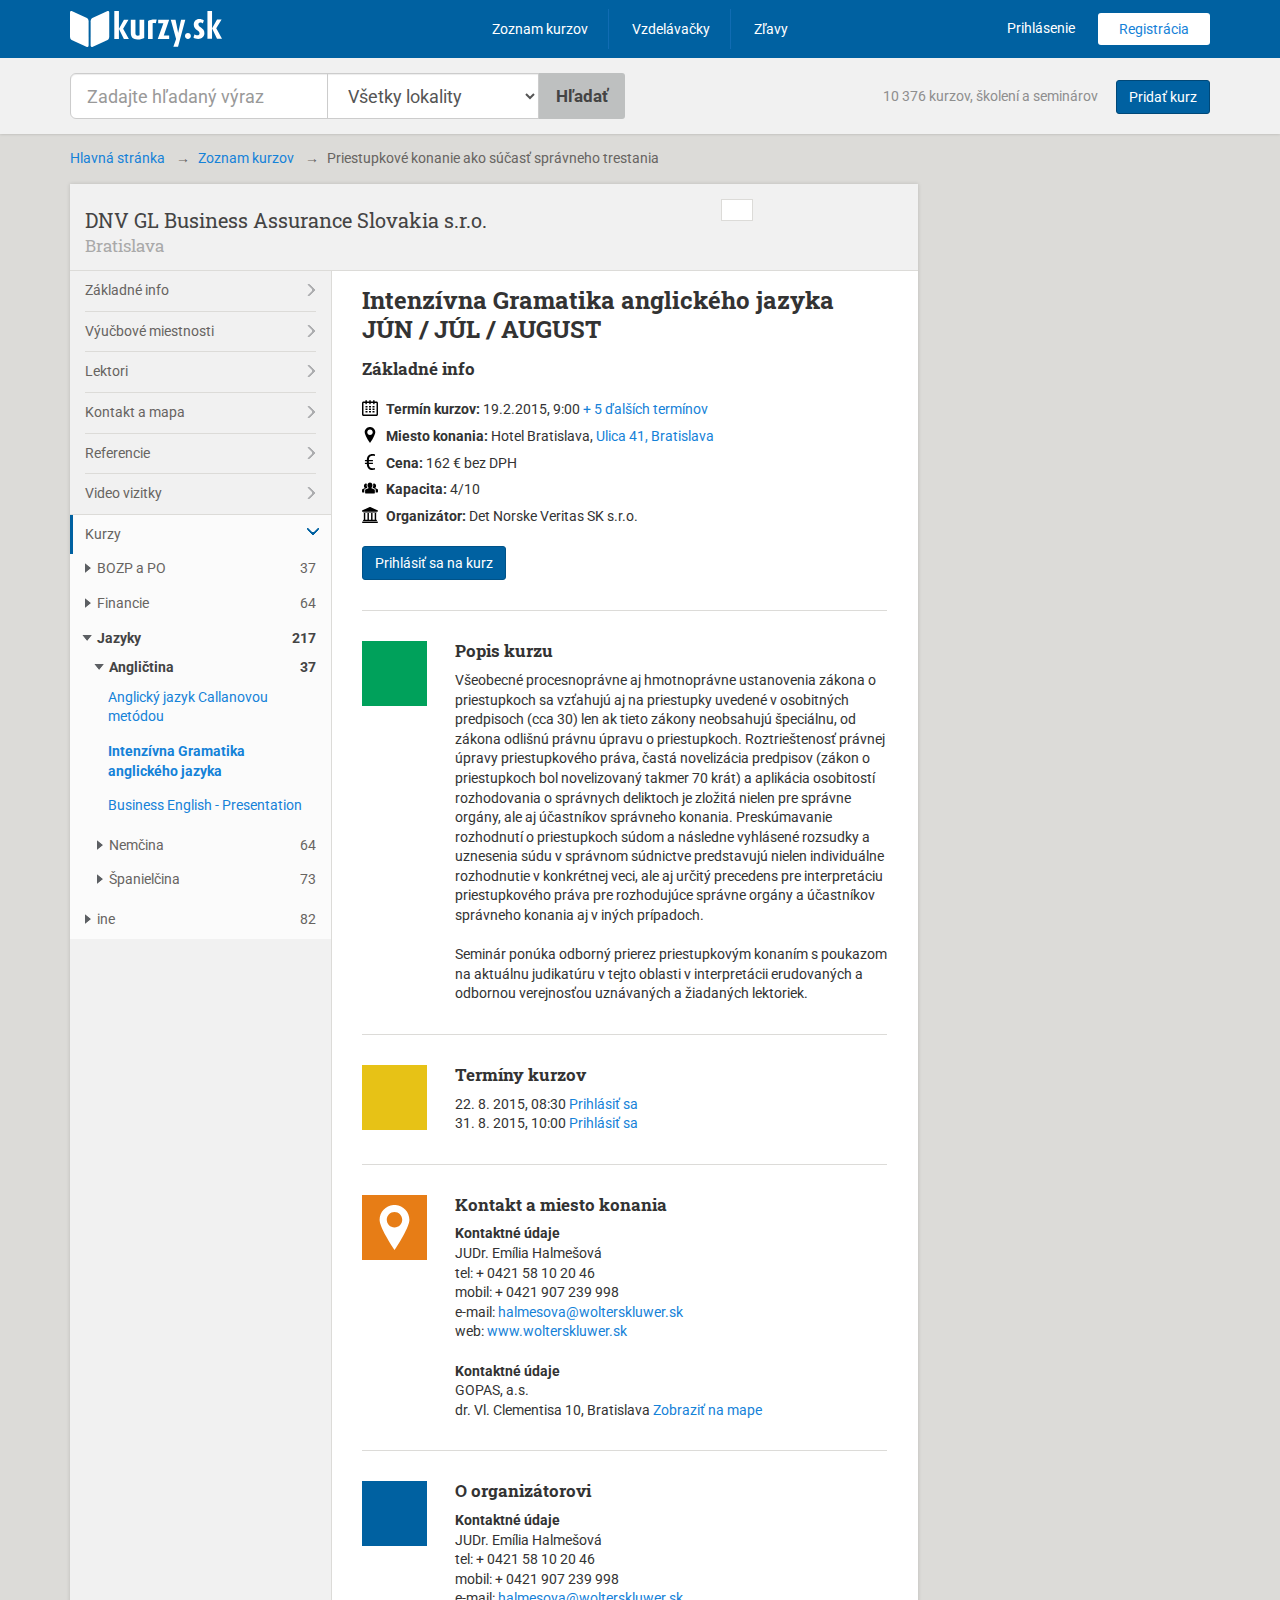
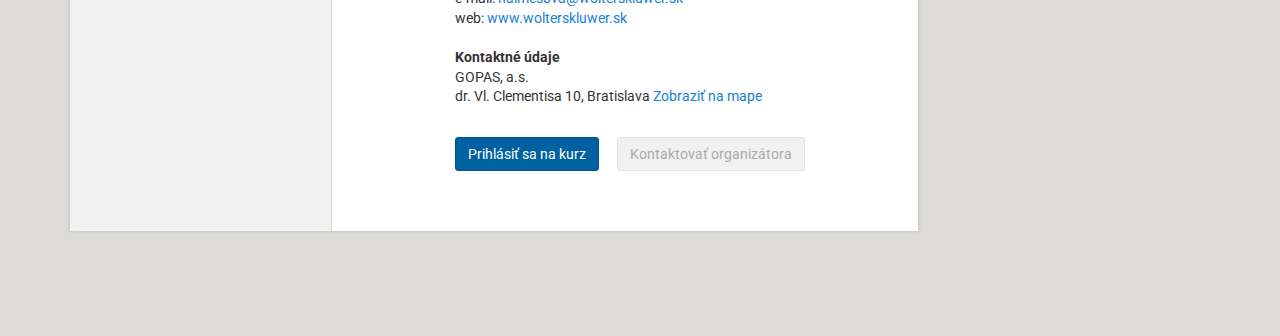
==== commit 40ed7323: "edit svg icons, select in complex search" ====
--- a/detail.html
+++ b/detail.html
@@ -33,7 +33,7 @@
 <body class="detail">
 
     <!-- namiesto priamo vlozene SVG treba pouzit include <?php include_once("../../images/svg/sprite/svg-sprite.svg"); ?> -->
-    <svg xmlns="http://www.w3.org/2000/svg" style="display: none"><symbol viewBox="0 0 32 32" id="icon-calendar"><title>calendar</title> <g> <path fill="none" d="M3.097,29.064h25.805c0.089,0,0.163-0.075,0.163-0.164l0.001-22.901c0-0.089-0.073-0.161-0.163-0.161h-3.709   V7.29c0,0.801-0.651,1.452-1.453,1.452c-0.799,0-1.451-0.651-1.451-1.452V5.838h-4.837V7.29c0,0.801-0.651,1.452-1.452,1.452   c-0.8,0-1.451-0.651-1.451-1.452V5.838H9.71V7.29c0,0.801-0.651,1.452-1.452,1.452c-0.8,0-1.452-0.651-1.452-1.452V5.838H3.097   C3.008,5.838,2.936,5.91,2.936,6v22.9C2.936,28.989,3.01,29.064,3.097,29.064z"/> <path fill="#040305" d="M28.902,2.935h-3.709V1.482c0-0.8-0.651-1.451-1.453-1.451c-0.799,0-1.451,0.651-1.451,1.451v1.452h-4.837   V1.482c0-0.8-0.651-1.451-1.452-1.451c-0.8,0-1.451,0.651-1.451,1.451v1.452H9.709V1.482c0-0.8-0.651-1.451-1.452-1.451   c-0.8,0-1.452,0.651-1.452,1.451v1.452H3.097C1.407,2.935,0.032,4.31,0.032,6v22.9c0,1.691,1.375,3.066,3.065,3.066h25.805   c1.69,0,3.064-1.375,3.064-3.066V6C31.967,4.31,30.593,2.935,28.902,2.935z M2.936,6c0-0.09,0.072-0.162,0.162-0.162h3.709V7.29   c0,0.801,0.652,1.452,1.452,1.452C9.06,8.742,9.71,8.09,9.71,7.29V5.838h4.839V7.29c0,0.801,0.651,1.452,1.451,1.452   c0.801,0,1.452-0.651,1.452-1.452V5.838h4.837V7.29c0,0.801,0.652,1.452,1.451,1.452c0.802,0,1.453-0.651,1.453-1.452V5.838h3.709   c0.09,0,0.163,0.072,0.163,0.161L29.065,28.9c0,0.089-0.074,0.164-0.163,0.164H3.097c-0.087,0-0.162-0.075-0.162-0.164V6z"/> </g> <rect x="7.001" y="12" fill="#040305" width="3.999" height="3"/> <rect x="7.001" y="16.999" fill="#040305" width="3.999" height="3"/> <rect x="7.001" y="21.998" fill="#040305" width="3.999" height="2.999"/> <rect x="14" y="21.998" fill="#040305" width="3.999" height="2.999"/> <rect x="14" y="16.999" fill="#040305" width="3.999" height="3"/> <rect x="14" y="12" fill="#040305" width="3.999" height="3"/> <rect x="20.999" y="21.998" fill="#040305" width="4" height="2.999"/> <rect x="20.999" y="16.999" fill="#040305" width="4" height="3"/> <rect x="20.999" y="12" fill="#040305" width="4" height="3"/> </symbol><symbol viewBox="0 0 32 32" id="icon-capacity"><title>capacity</title> <g> <g> <path fill="#040305" d="M24.979,19.128c0.468,0.234,0.702,0.633,0.702,1.194v4.534v0.809c0,0.352-0.104,0.656-0.315,0.914    c-0.21,0.258-0.479,0.387-0.81,0.387H7.302c-0.305,0-0.562-0.129-0.774-0.387c-0.21-0.258-0.315-0.562-0.315-0.914v-0.809v-4.534    c0-0.562,0.234-0.96,0.702-1.194l4.851-2.249L13.663,16c-0.891-0.539-1.571-1.312-2.039-2.319    c-0.446-0.89-0.668-1.839-0.668-2.848c0-0.305,0.024-0.597,0.071-0.878c0.046-0.282,0.105-0.551,0.175-0.809    c0.329-1.194,0.92-2.179,1.775-2.953c0.855-0.772,1.845-1.16,2.969-1.16c1.148,0,2.156,0.399,3.023,1.196    c0.866,0.796,1.452,1.803,1.758,3.021c0.117,0.586,0.174,1.113,0.174,1.582c0,0.938-0.186,1.839-0.561,2.707    c-0.469,1.055-1.147,1.851-2.038,2.39l2.002,0.949L24.979,19.128L24.979,19.128z M6.212,17.652    C5.696,17.886,5.292,18.243,5,18.724c-0.293,0.48-0.439,1.014-0.439,1.599v4.534H0.94c-0.258,0-0.468-0.099-0.633-0.299    c-0.164-0.199-0.246-0.45-0.246-0.755v-4.288c0-0.516,0.188-0.844,0.562-0.983L6.071,16c-0.656-0.398-1.184-0.966-1.582-1.705    c-0.398-0.738-0.598-1.564-0.598-2.478c0-0.632,0.105-1.235,0.317-1.81c0.21-0.575,0.498-1.073,0.86-1.494    c0.363-0.422,0.785-0.755,1.265-1.001c0.481-0.246,1.002-0.369,1.564-0.369c0.375,0,0.726,0.059,1.055,0.175    c0.327,0.117,0.644,0.27,0.948,0.457C9.504,8.76,9.305,9.78,9.305,10.833c0,0.82,0.117,1.611,0.351,2.373    c0.234,0.761,0.562,1.447,0.984,2.056c-0.258,0.282-0.527,0.504-0.809,0.668L6.212,17.652z M31.377,18.531    c0.375,0.188,0.562,0.515,0.562,0.983v4.287c0,0.306-0.082,0.557-0.246,0.756c-0.163,0.2-0.375,0.299-0.634,0.299h-3.724v-4.534    c0-0.585-0.148-1.118-0.439-1.599c-0.294-0.48-0.686-0.838-1.178-1.071L22.239,16c-0.329-0.188-0.645-0.456-0.95-0.809    c0.398-0.609,0.709-1.283,0.932-2.021c0.222-0.738,0.334-1.517,0.334-2.337c0-0.539-0.048-1.053-0.141-1.545    c-0.094-0.492-0.234-0.972-0.421-1.442c0.304-0.21,0.631-0.38,0.982-0.509c0.354-0.129,0.717-0.193,1.092-0.193    c0.561,0,1.089,0.123,1.581,0.369s0.92,0.579,1.283,1.001c0.362,0.421,0.649,0.919,0.859,1.494    c0.213,0.574,0.317,1.178,0.317,1.81c0,0.891-0.2,1.704-0.6,2.442c-0.396,0.738-0.9,1.307-1.509,1.706L31.377,18.531    L31.377,18.531z"/> </g> </g> </symbol><symbol viewBox="0 0 32 32" id="icon-company"><title>company</title> <g> <g id="company-Layer_1_78_"> <g> <path fill="#010101" d="M30.5,29.053H1.488c-0.802,0-1.451,0.65-1.451,1.453c0,0.801,0.649,1.449,1.451,1.449H30.5     c0.801,0,1.451-0.648,1.451-1.449C31.949,29.703,31.301,29.053,30.5,29.053z"/> <path fill="#010101" d="M3.301,25.281c-0.801,0-1.451,0.65-1.451,1.451s0.649,1.451,1.451,1.451h25.385     c0.803,0,1.451-0.65,1.451-1.451s-0.648-1.451-1.451-1.451h-0.361V12.226h0.361c0.402,0,0.727-0.324,0.727-0.725     c0-0.4-0.326-0.725-0.727-0.725H3.301c-0.401,0-0.725,0.325-0.725,0.725c0,0.4,0.324,0.725,0.725,0.725h0.363v13.055H3.301     L3.301,25.281z M25.422,12.226v13.055H21.07V12.226H25.422z M18.168,12.226v13.055h-4.351V12.226H18.168z M6.564,12.226h4.352     v13.055H6.564V12.226z"/> <path fill="#010101" d="M1.488,9.473H30.5c0.004,0,0.01,0,0.014,0c0.801,0,1.449-0.649,1.449-1.451     c0-0.637-0.408-1.177-0.979-1.373L16.59,0.172c-0.378-0.17-0.811-0.17-1.19,0L0.893,6.699C0.269,6.98-0.074,7.658,0.069,8.327     C0.213,8.995,0.804,9.473,1.488,9.473z"/> </g> </g> </g> </symbol><symbol viewBox="0 0 32 32" id="icon-course"><title>course</title> <g> <g> <path fill="#060507" d="M23.276,27.758c0.238,0.038,0.479-0.021,0.677-0.163c0.191-0.139,0.326-0.354,0.36-0.595l0.217-1.423    c0.04-0.285,0.219-0.53,0.479-0.66l1.288-0.644c0.219-0.109,0.382-0.298,0.454-0.526c0.075-0.232,0.053-0.481-0.057-0.696    l-0.664-1.284c-0.129-0.251-0.129-0.557,0-0.809l0.664-1.283c0.109-0.215,0.132-0.463,0.057-0.694    c-0.075-0.232-0.238-0.42-0.454-0.529l-1.288-0.643c-0.261-0.132-0.439-0.375-0.479-0.661l-0.217-1.423    c-0.034-0.239-0.169-0.454-0.36-0.593c-0.197-0.144-0.438-0.202-0.677-0.164l-1.426,0.239c-0.282,0.046-0.57-0.047-0.771-0.251    l-1.013-1.029c-0.172-0.17-0.401-0.267-0.646-0.267c-0.238,0-0.473,0.097-0.643,0.267l-1.012,1.029    c-0.201,0.205-0.49,0.298-0.772,0.251l-1.423-0.235c-0.238-0.039-0.481,0.02-0.679,0.164c-0.194,0.14-0.326,0.354-0.362,0.593    l-0.213,1.423c-0.044,0.286-0.223,0.528-0.479,0.66l-1.291,0.643c-0.213,0.111-0.379,0.298-0.453,0.529    c-0.075,0.232-0.053,0.479,0.057,0.696l0.663,1.281c0.132,0.252,0.132,0.558,0,0.809l-0.663,1.285    c-0.11,0.214-0.132,0.463-0.057,0.695c0.075,0.229,0.238,0.417,0.453,0.528l1.291,0.644c0.257,0.13,0.436,0.373,0.479,0.66    l0.213,1.422c0.036,0.238,0.168,0.453,0.362,0.595c0.196,0.144,0.439,0.201,0.679,0.162l1.423-0.233    c0.282-0.048,0.571,0.046,0.772,0.249l1.012,1.026c0.17,0.176,0.401,0.271,0.643,0.271c0.244,0,0.477-0.096,0.646-0.271    l1.013-1.026c0.2-0.203,0.488-0.297,0.771-0.249L23.276,27.758z M19.422,26.719c-3.029,0-5.49-2.461-5.49-5.488    s2.463-5.49,5.49-5.49c3.027,0,5.49,2.466,5.49,5.49C24.912,24.256,22.452,26.719,19.422,26.719z"/> <path fill="#060507" d="M19.422,16.531c-2.585,0-4.691,2.104-4.691,4.689c0,2.589,2.107,4.691,4.691,4.691    c2.589,0,4.691-2.103,4.691-4.691C24.113,18.636,22.011,16.531,19.422,16.531z"/> <path fill="#060507" d="M27.598,28.786l-2.551-2.555l-0.132,0.862c-0.06,0.395-0.278,0.762-0.604,0.996    c-0.322,0.235-0.727,0.336-1.131,0.27l-1.426-0.231c-0.119-0.01-0.188,0.025-0.241,0.078l-0.245,0.244l3.335,3.333    c0.131,0.13,0.316,0.174,0.488,0.124c0.173-0.057,0.301-0.197,0.335-0.376l0.302-1.62l1.623-0.305    c0.175-0.031,0.319-0.159,0.373-0.333C27.773,29.1,27.727,28.911,27.598,28.786z"/> <path fill="#060507" d="M17.137,28.121l-1.469,0.238c-0.412,0.062-0.81-0.034-1.135-0.272c-0.324-0.235-0.543-0.599-0.604-0.998    L13.8,26.231l-2.553,2.555c-0.127,0.127-0.174,0.313-0.122,0.485c0.055,0.174,0.199,0.3,0.375,0.335l1.622,0.303l0.304,1.622    c0.033,0.179,0.161,0.319,0.333,0.376c0.171,0.05,0.359,0.006,0.484-0.122l3.334-3.335l-0.244-0.247    C17.281,28.149,17.209,28.121,17.137,28.121z"/> <path fill="#060507" d="M20.876,5.415H8.922c-0.431,0-0.779,0.349-0.779,0.78c-0.001,0.433,0.348,0.78,0.779,0.78h11.954    c0.433,0,0.78-0.347,0.78-0.778C21.656,5.766,21.306,5.415,20.876,5.415z"/> <path fill="#060507" d="M20.876,9.411H8.922c-0.431,0-0.779,0.349-0.779,0.777c-0.001,0.431,0.348,0.78,0.779,0.78h11.954    c0.433,0,0.78-0.347,0.78-0.779C21.656,9.759,21.306,9.411,20.876,9.411z"/> <path fill="#060507" d="M12.581,25.687l-0.589-0.295c-0.152-0.076-0.288-0.174-0.415-0.281H6.545    c-0.345,0-0.625-0.282-0.625-0.624V2.357c0-0.345,0.28-0.625,0.625-0.625h16.747c0.345,0,0.624,0.28,0.624,0.625V13.77    c0.278,0.065,0.545,0.187,0.78,0.361c0.454,0.325,0.771,0.846,0.855,1.414l0.024-13.186c0.004-1.26-1.024-2.287-2.284-2.287H6.545    c-1.261,0-2.288,1.028-2.288,2.287v22.129c0,1.261,1.028,2.289,2.288,2.289h4.947L12.581,25.687z"/> </g> </g> </symbol><symbol viewBox="0 0 32 32" id="icon-location"><title>location</title> <g> <path fill="#010101" d="M16-0.031c-5.843,0-10.596,4.753-10.596,10.597c0,2.353,1.503,6.189,4.594,11.73   c2.186,3.917,4.336,7.184,4.427,7.32L16,32.005l1.575-2.389c0.09-0.137,2.241-3.403,4.427-7.32   c3.092-5.541,4.595-9.377,4.595-11.73C26.597,4.722,21.844-0.031,16-0.031z M16,15.987c-3.033,0-5.493-2.459-5.493-5.492   c0-3.034,2.459-5.493,5.493-5.493s5.493,2.459,5.493,5.493C21.493,13.528,19.033,15.987,16,15.987z"/> </g> </symbol><symbol viewBox="0 0 32 32" id="icon-price"><title>price</title> <g> <path fill="#010101" d="M21.847,19.969h-8.149c0.057,2.754,0.722,4.871,1.995,6.351c1.273,1.483,3.077,2.224,5.412,2.224   c1.642,0,3.184-0.239,4.626-0.722l0.425,3.414c-1.698,0.428-3.396,0.64-5.094,0.64c-3.509,0-6.271-1.034-8.288-3.109   c-2.016-2.072-3.066-5.003-3.151-8.797H5.845v-2.632h3.778v-2.908H5.845v-2.652h3.778c0.141-3.707,1.22-6.576,3.236-8.606   c2.016-2.03,4.744-3.045,8.181-3.045c1.501,0,3.205,0.218,5.115,0.654L25.73,4.2c-1.541-0.495-3.09-0.743-4.647-0.743   c-2.32,0-4.107,0.72-5.359,2.16c-1.252,1.44-1.921,3.493-2.006,6.16h8.128v2.652h-8.149v2.908h8.149V19.969z"/> </g> </symbol><symbol viewBox="0 0 32 32" id="icon-sale"><title>sale</title> <g> <g> <path fill="#010101" d="M16.245,0.876c-0.383-0.385-1.141-0.682-1.685-0.662L1.025,0C0.482,0.021,0.021,0.482,0,1.024L0.214,14.56    c-0.021,0.542,0.277,1.301,0.661,1.687l15.477,15.477c0.384,0.383,1.012,0.383,1.398,0l13.973-13.975    c0.383-0.385,0.383-1.013,0-1.397L16.245,0.876z M3.257,3.208c0.839-0.839,2.2-0.839,3.039,0c0.84,0.84,0.839,2.201,0,3.04    c-0.839,0.84-2.2,0.84-3.039,0C2.417,5.408,2.417,4.048,3.257,3.208z M28.624,17.794l-10.828,10.83    c-0.386,0.385-1.014,0.385-1.399,0L3.792,16.019c-0.384-0.384-0.384-1.014,0-1.397l10.83-10.83c0.383-0.383,1.013-0.384,1.397,0    l12.605,12.604C29.009,16.781,29.009,17.41,28.624,17.794z"/> </g> <g> <path fill="#010101" d="M16.708,15.017c0.607-0.024,1.193-0.288,1.651-0.743c0.865-0.865,1.121-2.36-0.059-3.541    c-0.552-0.551-1.204-0.826-1.891-0.797c-0.607,0.026-1.191,0.292-1.646,0.745c-0.866,0.867-1.125,2.358,0.05,3.535    C15.366,14.769,16.021,15.046,16.708,15.017z M17.489,11.542c0.648,0.647,0.459,1.427,0.01,1.875    c-0.243,0.244-0.553,0.389-0.87,0.404c-0.353,0.02-0.693-0.124-0.983-0.417c-0.666-0.664-0.484-1.449-0.036-1.898    C16.07,11.048,16.829,10.881,17.489,11.542z"/> <g> <path fill="#010101" d="M21.926,15.703c-0.107-0.105-0.322-0.185-0.473-0.177l-11.319,0.599     c-0.152,0.009-0.186,0.102-0.079,0.208l0.759,0.759c0.109,0.108,0.32,0.19,0.469,0.182l11.333-0.627     c0.152-0.008,0.187-0.102,0.078-0.206L21.926,15.703z"/> </g> <path fill="#010101" d="M17.867,18.599c-0.54-0.539-1.18-0.809-1.852-0.78c-0.597,0.025-1.169,0.285-1.617,0.729    c-0.849,0.85-1.105,2.315,0.051,3.469c0.541,0.542,1.184,0.813,1.856,0.785c0.598-0.022,1.174-0.282,1.618-0.727    C18.773,21.224,19.027,19.759,17.867,18.599z M15.244,21.242c-0.646-0.646-0.455-1.425-0.003-1.875    c0.244-0.245,0.554-0.39,0.87-0.408c0.353-0.02,0.692,0.123,0.983,0.414c0.647,0.645,0.456,1.424,0.005,1.875    c-0.245,0.246-0.556,0.39-0.873,0.406C15.875,21.677,15.534,21.534,15.244,21.242z"/> </g> </g> </symbol><symbol viewBox="0 0 32 32" id="icon-search"><title>search</title> <g> <g> <path fill="#010101" d="M23.998,12.001c0-6.625-5.371-11.997-11.997-11.997c-6.625,0-11.997,5.372-11.997,11.997    c0,6.624,5.372,11.997,11.997,11.997C18.627,23.998,23.998,18.625,23.998,12.001z M12.001,20.998    c-4.961,0-8.998-4.036-8.998-8.997s4.036-8.998,8.998-8.998c4.961,0,8.997,4.037,8.997,8.998S16.962,20.998,12.001,20.998z"/> <path fill="#010101" d="M31.118,26.876l-7.342-7.339c-1.092,1.701-2.54,3.147-4.241,4.241l7.341,7.341    c1.172,1.169,3.073,1.169,4.242,0C32.288,29.949,32.288,28.048,31.118,26.876z"/> </g> </g> </symbol></svg>
+    <svg xmlns="http://www.w3.org/2000/svg" style="display: none"><symbol viewBox="0 0 32 32" id="icon-calendar"><title>calendar</title> <g> <path fill="none" d="M3.097,29.064h25.805c0.089,0,0.163-0.075,0.163-0.164l0.001-22.901c0-0.089-0.073-0.161-0.163-0.161h-3.709   V7.29c0,0.801-0.651,1.452-1.453,1.452c-0.799,0-1.451-0.651-1.451-1.452V5.838h-4.837V7.29c0,0.801-0.651,1.452-1.452,1.452   c-0.8,0-1.451-0.651-1.451-1.452V5.838H9.71V7.29c0,0.801-0.651,1.452-1.452,1.452c-0.8,0-1.452-0.651-1.452-1.452V5.838H3.097   C3.008,5.838,2.936,5.91,2.936,6v22.9C2.936,28.989,3.01,29.064,3.097,29.064z"/> <path d="M28.902,2.935h-3.709V1.482c0-0.8-0.651-1.451-1.453-1.451c-0.799,0-1.451,0.651-1.451,1.451v1.452h-4.837   V1.482c0-0.8-0.651-1.451-1.452-1.451c-0.8,0-1.451,0.651-1.451,1.451v1.452H9.709V1.482c0-0.8-0.651-1.451-1.452-1.451   c-0.8,0-1.452,0.651-1.452,1.451v1.452H3.097C1.407,2.935,0.032,4.31,0.032,6v22.9c0,1.691,1.375,3.066,3.065,3.066h25.805   c1.69,0,3.064-1.375,3.064-3.066V6C31.967,4.31,30.593,2.935,28.902,2.935z M2.936,6c0-0.09,0.072-0.162,0.162-0.162h3.709V7.29   c0,0.801,0.652,1.452,1.452,1.452C9.06,8.742,9.71,8.09,9.71,7.29V5.838h4.839V7.29c0,0.801,0.651,1.452,1.451,1.452   c0.801,0,1.452-0.651,1.452-1.452V5.838h4.837V7.29c0,0.801,0.652,1.452,1.451,1.452c0.802,0,1.453-0.651,1.453-1.452V5.838h3.709   c0.09,0,0.163,0.072,0.163,0.161L29.065,28.9c0,0.089-0.074,0.164-0.163,0.164H3.097c-0.087,0-0.162-0.075-0.162-0.164V6z"/> </g> <rect x="7.001" y="12" width="3.999" height="3"/> <rect x="7.001" y="16.999" width="3.999" height="3"/> <rect x="7.001" y="21.998" width="3.999" height="2.999"/> <rect x="14" y="21.998" width="3.999" height="2.999"/> <rect x="14" y="16.999" width="3.999" height="3"/> <rect x="14" y="12" width="3.999" height="3"/> <rect x="20.999" y="21.998" width="4" height="2.999"/> <rect x="20.999" y="16.999" width="4" height="3"/> <rect x="20.999" y="12" width="4" height="3"/> </symbol><symbol viewBox="0 0 32 32" id="icon-capacity"><title>capacity</title> <g> <g> <path d="M24.979,19.128c0.468,0.234,0.702,0.633,0.702,1.194v4.534v0.809c0,0.352-0.104,0.656-0.315,0.914    c-0.21,0.258-0.479,0.387-0.81,0.387H7.302c-0.305,0-0.562-0.129-0.774-0.387c-0.21-0.258-0.315-0.562-0.315-0.914v-0.809v-4.534    c0-0.562,0.234-0.96,0.702-1.194l4.851-2.249L13.663,16c-0.891-0.539-1.571-1.312-2.039-2.319    c-0.446-0.89-0.668-1.839-0.668-2.848c0-0.305,0.024-0.597,0.071-0.878c0.046-0.282,0.105-0.551,0.175-0.809    c0.329-1.194,0.92-2.179,1.775-2.953c0.855-0.772,1.845-1.16,2.969-1.16c1.148,0,2.156,0.399,3.023,1.196    c0.866,0.796,1.452,1.803,1.758,3.021c0.117,0.586,0.174,1.113,0.174,1.582c0,0.938-0.186,1.839-0.561,2.707    c-0.469,1.055-1.147,1.851-2.038,2.39l2.002,0.949L24.979,19.128L24.979,19.128z M6.212,17.652    C5.696,17.886,5.292,18.243,5,18.724c-0.293,0.48-0.439,1.014-0.439,1.599v4.534H0.94c-0.258,0-0.468-0.099-0.633-0.299    c-0.164-0.199-0.246-0.45-0.246-0.755v-4.288c0-0.516,0.188-0.844,0.562-0.983L6.071,16c-0.656-0.398-1.184-0.966-1.582-1.705    c-0.398-0.738-0.598-1.564-0.598-2.478c0-0.632,0.105-1.235,0.317-1.81c0.21-0.575,0.498-1.073,0.86-1.494    c0.363-0.422,0.785-0.755,1.265-1.001c0.481-0.246,1.002-0.369,1.564-0.369c0.375,0,0.726,0.059,1.055,0.175    c0.327,0.117,0.644,0.27,0.948,0.457C9.504,8.76,9.305,9.78,9.305,10.833c0,0.82,0.117,1.611,0.351,2.373    c0.234,0.761,0.562,1.447,0.984,2.056c-0.258,0.282-0.527,0.504-0.809,0.668L6.212,17.652z M31.377,18.531    c0.375,0.188,0.562,0.515,0.562,0.983v4.287c0,0.306-0.082,0.557-0.246,0.756c-0.163,0.2-0.375,0.299-0.634,0.299h-3.724v-4.534    c0-0.585-0.148-1.118-0.439-1.599c-0.294-0.48-0.686-0.838-1.178-1.071L22.239,16c-0.329-0.188-0.645-0.456-0.95-0.809    c0.398-0.609,0.709-1.283,0.932-2.021c0.222-0.738,0.334-1.517,0.334-2.337c0-0.539-0.048-1.053-0.141-1.545    c-0.094-0.492-0.234-0.972-0.421-1.442c0.304-0.21,0.631-0.38,0.982-0.509c0.354-0.129,0.717-0.193,1.092-0.193    c0.561,0,1.089,0.123,1.581,0.369s0.92,0.579,1.283,1.001c0.362,0.421,0.649,0.919,0.859,1.494    c0.213,0.574,0.317,1.178,0.317,1.81c0,0.891-0.2,1.704-0.6,2.442c-0.396,0.738-0.9,1.307-1.509,1.706L31.377,18.531    L31.377,18.531z"/> </g> </g> </symbol><symbol viewBox="0 0 32 32" id="icon-company"><title>company</title> <g> <g id="company-Layer_1_78_"> <g> <path d="M30.5,29.053H1.488c-0.802,0-1.451,0.65-1.451,1.453c0,0.801,0.649,1.449,1.451,1.449H30.5     c0.801,0,1.451-0.648,1.451-1.449C31.949,29.703,31.301,29.053,30.5,29.053z"/> <path d="M3.301,25.281c-0.801,0-1.451,0.65-1.451,1.451s0.649,1.451,1.451,1.451h25.385     c0.803,0,1.451-0.65,1.451-1.451s-0.648-1.451-1.451-1.451h-0.361V12.226h0.361c0.402,0,0.727-0.324,0.727-0.725     c0-0.4-0.326-0.725-0.727-0.725H3.301c-0.401,0-0.725,0.325-0.725,0.725c0,0.4,0.324,0.725,0.725,0.725h0.363v13.055H3.301     L3.301,25.281z M25.422,12.226v13.055H21.07V12.226H25.422z M18.168,12.226v13.055h-4.351V12.226H18.168z M6.564,12.226h4.352     v13.055H6.564V12.226z"/> <path d="M1.488,9.473H30.5c0.004,0,0.01,0,0.014,0c0.801,0,1.449-0.649,1.449-1.451     c0-0.637-0.408-1.177-0.979-1.373L16.59,0.172c-0.378-0.17-0.811-0.17-1.19,0L0.893,6.699C0.269,6.98-0.074,7.658,0.069,8.327     C0.213,8.995,0.804,9.473,1.488,9.473z"/> </g> </g> </g> </symbol><symbol viewBox="0 0 32 32" id="icon-course"><title>course</title> <g> <g> <path d="M23.276,27.758c0.238,0.038,0.479-0.021,0.677-0.163c0.191-0.139,0.326-0.354,0.36-0.595l0.217-1.423    c0.04-0.285,0.219-0.53,0.479-0.66l1.288-0.644c0.219-0.109,0.382-0.298,0.454-0.526c0.075-0.232,0.053-0.481-0.057-0.696    l-0.664-1.284c-0.129-0.251-0.129-0.557,0-0.809l0.664-1.283c0.109-0.215,0.132-0.463,0.057-0.694    c-0.075-0.232-0.238-0.42-0.454-0.529l-1.288-0.643c-0.261-0.132-0.439-0.375-0.479-0.661l-0.217-1.423    c-0.034-0.239-0.169-0.454-0.36-0.593c-0.197-0.144-0.438-0.202-0.677-0.164l-1.426,0.239c-0.282,0.046-0.57-0.047-0.771-0.251    l-1.013-1.029c-0.172-0.17-0.401-0.267-0.646-0.267c-0.238,0-0.473,0.097-0.643,0.267l-1.012,1.029    c-0.201,0.205-0.49,0.298-0.772,0.251l-1.423-0.235c-0.238-0.039-0.481,0.02-0.679,0.164c-0.194,0.14-0.326,0.354-0.362,0.593    l-0.213,1.423c-0.044,0.286-0.223,0.528-0.479,0.66l-1.291,0.643c-0.213,0.111-0.379,0.298-0.453,0.529    c-0.075,0.232-0.053,0.479,0.057,0.696l0.663,1.281c0.132,0.252,0.132,0.558,0,0.809l-0.663,1.285    c-0.11,0.214-0.132,0.463-0.057,0.695c0.075,0.229,0.238,0.417,0.453,0.528l1.291,0.644c0.257,0.13,0.436,0.373,0.479,0.66    l0.213,1.422c0.036,0.238,0.168,0.453,0.362,0.595c0.196,0.144,0.439,0.201,0.679,0.162l1.423-0.233    c0.282-0.048,0.571,0.046,0.772,0.249l1.012,1.026c0.17,0.176,0.401,0.271,0.643,0.271c0.244,0,0.477-0.096,0.646-0.271    l1.013-1.026c0.2-0.203,0.488-0.297,0.771-0.249L23.276,27.758z M19.422,26.719c-3.029,0-5.49-2.461-5.49-5.488    s2.463-5.49,5.49-5.49c3.027,0,5.49,2.466,5.49,5.49C24.912,24.256,22.452,26.719,19.422,26.719z"/> <path d="M19.422,16.531c-2.585,0-4.691,2.104-4.691,4.689c0,2.589,2.107,4.691,4.691,4.691    c2.589,0,4.691-2.103,4.691-4.691C24.113,18.636,22.011,16.531,19.422,16.531z"/> <path d="M27.598,28.786l-2.551-2.555l-0.132,0.862c-0.06,0.395-0.278,0.762-0.604,0.996    c-0.322,0.235-0.727,0.336-1.131,0.27l-1.426-0.231c-0.119-0.01-0.188,0.025-0.241,0.078l-0.245,0.244l3.335,3.333    c0.131,0.13,0.316,0.174,0.488,0.124c0.173-0.057,0.301-0.197,0.335-0.376l0.302-1.62l1.623-0.305    c0.175-0.031,0.319-0.159,0.373-0.333C27.773,29.1,27.727,28.911,27.598,28.786z"/> <path d="M17.137,28.121l-1.469,0.238c-0.412,0.062-0.81-0.034-1.135-0.272c-0.324-0.235-0.543-0.599-0.604-0.998    L13.8,26.231l-2.553,2.555c-0.127,0.127-0.174,0.313-0.122,0.485c0.055,0.174,0.199,0.3,0.375,0.335l1.622,0.303l0.304,1.622    c0.033,0.179,0.161,0.319,0.333,0.376c0.171,0.05,0.359,0.006,0.484-0.122l3.334-3.335l-0.244-0.247    C17.281,28.149,17.209,28.121,17.137,28.121z"/> <path d="M20.876,5.415H8.922c-0.431,0-0.779,0.349-0.779,0.78c-0.001,0.433,0.348,0.78,0.779,0.78h11.954    c0.433,0,0.78-0.347,0.78-0.778C21.656,5.766,21.306,5.415,20.876,5.415z"/> <path d="M20.876,9.411H8.922c-0.431,0-0.779,0.349-0.779,0.777c-0.001,0.431,0.348,0.78,0.779,0.78h11.954    c0.433,0,0.78-0.347,0.78-0.779C21.656,9.759,21.306,9.411,20.876,9.411z"/> <path d="M12.581,25.687l-0.589-0.295c-0.152-0.076-0.288-0.174-0.415-0.281H6.545    c-0.345,0-0.625-0.282-0.625-0.624V2.357c0-0.345,0.28-0.625,0.625-0.625h16.747c0.345,0,0.624,0.28,0.624,0.625V13.77    c0.278,0.065,0.545,0.187,0.78,0.361c0.454,0.325,0.771,0.846,0.855,1.414l0.024-13.186c0.004-1.26-1.024-2.287-2.284-2.287H6.545    c-1.261,0-2.288,1.028-2.288,2.287v22.129c0,1.261,1.028,2.289,2.288,2.289h4.947L12.581,25.687z"/> </g> </g> </symbol><symbol viewBox="0 0 32 32" id="icon-location"><title>location</title> <g> <path d="M16-0.031c-5.843,0-10.596,4.753-10.596,10.597c0,2.353,1.503,6.189,4.594,11.73   c2.186,3.917,4.336,7.184,4.427,7.32L16,32.005l1.575-2.389c0.09-0.137,2.241-3.403,4.427-7.32   c3.092-5.541,4.595-9.377,4.595-11.73C26.597,4.722,21.844-0.031,16-0.031z M16,15.987c-3.033,0-5.493-2.459-5.493-5.492   c0-3.034,2.459-5.493,5.493-5.493s5.493,2.459,5.493,5.493C21.493,13.528,19.033,15.987,16,15.987z"/> </g> </symbol><symbol viewBox="0 0 32 32" id="icon-price"><title>price</title> <g> <path d="M21.847,19.969h-8.149c0.057,2.754,0.722,4.871,1.995,6.351c1.273,1.483,3.077,2.224,5.412,2.224   c1.642,0,3.184-0.239,4.626-0.722l0.425,3.414c-1.698,0.428-3.396,0.64-5.094,0.64c-3.509,0-6.271-1.034-8.288-3.109   c-2.016-2.072-3.066-5.003-3.151-8.797H5.845v-2.632h3.778v-2.908H5.845v-2.652h3.778c0.141-3.707,1.22-6.576,3.236-8.606   c2.016-2.03,4.744-3.045,8.181-3.045c1.501,0,3.205,0.218,5.115,0.654L25.73,4.2c-1.541-0.495-3.09-0.743-4.647-0.743   c-2.32,0-4.107,0.72-5.359,2.16c-1.252,1.44-1.921,3.493-2.006,6.16h8.128v2.652h-8.149v2.908h8.149V19.969z"/> </g> </symbol><symbol viewBox="0 0 32 32" id="icon-sale"><title>sale</title> <g> <g> <path d="M16.245,0.876c-0.383-0.385-1.141-0.682-1.685-0.662L1.025,0C0.482,0.021,0.021,0.482,0,1.024L0.214,14.56    c-0.021,0.542,0.277,1.301,0.661,1.687l15.477,15.477c0.384,0.383,1.012,0.383,1.398,0l13.973-13.975    c0.383-0.385,0.383-1.013,0-1.397L16.245,0.876z M3.257,3.208c0.839-0.839,2.2-0.839,3.039,0c0.84,0.84,0.839,2.201,0,3.04    c-0.839,0.84-2.2,0.84-3.039,0C2.417,5.408,2.417,4.048,3.257,3.208z M28.624,17.794l-10.828,10.83    c-0.386,0.385-1.014,0.385-1.399,0L3.792,16.019c-0.384-0.384-0.384-1.014,0-1.397l10.83-10.83c0.383-0.383,1.013-0.384,1.397,0    l12.605,12.604C29.009,16.781,29.009,17.41,28.624,17.794z"/> </g> <g> <path d="M16.708,15.017c0.607-0.024,1.193-0.288,1.651-0.743c0.865-0.865,1.121-2.36-0.059-3.541    c-0.552-0.551-1.204-0.826-1.891-0.797c-0.607,0.026-1.191,0.292-1.646,0.745c-0.866,0.867-1.125,2.358,0.05,3.535    C15.366,14.769,16.021,15.046,16.708,15.017z M17.489,11.542c0.648,0.647,0.459,1.427,0.01,1.875    c-0.243,0.244-0.553,0.389-0.87,0.404c-0.353,0.02-0.693-0.124-0.983-0.417c-0.666-0.664-0.484-1.449-0.036-1.898    C16.07,11.048,16.829,10.881,17.489,11.542z"/> <g> <path d="M21.926,15.703c-0.107-0.105-0.322-0.185-0.473-0.177l-11.319,0.599     c-0.152,0.009-0.186,0.102-0.079,0.208l0.759,0.759c0.109,0.108,0.32,0.19,0.469,0.182l11.333-0.627     c0.152-0.008,0.187-0.102,0.078-0.206L21.926,15.703z"/> </g> <path d="M17.867,18.599c-0.54-0.539-1.18-0.809-1.852-0.78c-0.597,0.025-1.169,0.285-1.617,0.729    c-0.849,0.85-1.105,2.315,0.051,3.469c0.541,0.542,1.184,0.813,1.856,0.785c0.598-0.022,1.174-0.282,1.618-0.727    C18.773,21.224,19.027,19.759,17.867,18.599z M15.244,21.242c-0.646-0.646-0.455-1.425-0.003-1.875    c0.244-0.245,0.554-0.39,0.87-0.408c0.353-0.02,0.692,0.123,0.983,0.414c0.647,0.645,0.456,1.424,0.005,1.875    c-0.245,0.246-0.556,0.39-0.873,0.406C15.875,21.677,15.534,21.534,15.244,21.242z"/> </g> </g> </symbol><symbol viewBox="0 0 32 32" id="icon-search"><title>search</title> <g> <g> <path d="M23.998,12.001c0-6.625-5.371-11.997-11.997-11.997c-6.625,0-11.997,5.372-11.997,11.997    c0,6.624,5.372,11.997,11.997,11.997C18.627,23.998,23.998,18.625,23.998,12.001z M12.001,20.998    c-4.961,0-8.998-4.036-8.998-8.997s4.036-8.998,8.998-8.998c4.961,0,8.997,4.037,8.997,8.998S16.962,20.998,12.001,20.998z"/> <path d="M31.118,26.876l-7.342-7.339c-1.092,1.701-2.54,3.147-4.241,4.241l7.341,7.341    c1.172,1.169,3.073,1.169,4.242,0C32.288,29.949,32.288,28.048,31.118,26.876z"/> </g> </g> </symbol></svg>
 
     <nav class="navbar">
         <div class="container">
@@ -82,10 +82,39 @@
                         <form>
                             <input type="text" class="form-control input-lg" placeholder="Zadajte hľadaný výraz">
                             <div class="btn-group" role="group">
-                                <button type="button" class="btn btn-default btn-lg">
-                                    <span class="hidden-xs">Všetky lokality</span>
-                                    <span class="visible-xs-block"><svg class="icon" viewBox="0 0 32 32"><use xlink:href="#icon-location"/></svg></span>
-                                </button>
+                                <select class="form-control input-lg" name="">
+                                    <option value="">Všetky lokality</option>
+                                    <optgroup label="Bratislavský kraj">
+                                        <option value="101">Bratislava</option>
+                                        <option value="106">Malacky</option>
+                                        <option value="107">Pezinok</option>
+                                        <option value="108">Senec</option>
+                                    </optgroup>
+                                    <optgroup label="Banskobystrický kraj">
+                                        <option value="201">Banská Bystrica</option>
+                                        <option value="202">Banská Štiavnica</option>
+                                        <option value="203">Brezno</option>
+                                        <option value="204">Detva</option>
+                                        <option value="205">Krupina</option>
+                                        <option value="206">Lučenec</option>
+                                        <option value="207">Poltár</option>
+                                        <option value="208">Revúca</option>
+                                        <option value="209">Rimavská Sobota</option>
+                                        <option value="210">Veľký Krtíš</option>
+                                        <option value="211">Zvolen</option>
+                                        <option value="212">Žarnovica</option>
+                                        <option value="213">Žiar nad Hronom</option>
+                                    </optgroup>
+                                    <optgroup label="Košický kraj">
+                                        <option value="801">Gelnica</option>
+                                        <option value="802">Košice</option>
+                                        <option value="807">Michalovce</option>
+                                        <option value="808">Rožňava</option>
+                                        <option value="809">Sobrance</option>
+                                        <option value="810">Spišská Nová Ves</option>
+                                        <option value="811">Trebišov</option>
+                                    </optgroup>
+                                </select>
                                 <button type="button" class="btn btn-search btn-lg">
                                     <span class="hidden-xs">Hľadať</span>
                                     <span class="visible-xs-block"><svg class="icon" viewBox="0 0 32 32"><use xlink:href="#icon-search"/></svg></span>
@@ -267,12 +296,12 @@
                                     <div class="detail-divider"></div>
 
                                     <div class="row">
-                                        <div class="col-sm-2 hidden-xs">
+                                        <div class="col-sm-3 col-md-2 hidden-xs">
                                             <div class="detail-icon green">
                                                 <svg viewBox="0 0 45 45"><use xlink:href="#icon-info"/></svg>
                                             </div>
                                         </div>
-                                        <div class="col-xs-12 col-sm-10">
+                                        <div class="col-xs-12 col-sm-9 col-md-10">
                                             <div class="detail-subtitle">
                                                 Popis kurzu
                                             </div>
@@ -284,12 +313,12 @@
                                     <div class="detail-divider"></div>
 
                                     <div class="row">
-                                        <div class="col-sm-2 hidden-xs">
+                                        <div class="col-sm-3 col-md-2 hidden-xs">
                                             <div class="detail-icon yellow">
                                                 <svg viewBox="0 0 45 45"><use xlink:href="#icon-calendar2"/></svg>
                                             </div>
                                         </div>
-                                        <div class="col-xs-12 col-sm-10">
+                                        <div class="col-xs-12 col-sm-9 col-md-10">
                                             <div class="detail-subtitle">
                                                 Termíny kurzov
                                             </div>
@@ -301,12 +330,12 @@
                                     <div class="detail-divider"></div>
 
                                     <div class="row">
-                                        <div class="col-sm-2 hidden-xs">
+                                        <div class="col-sm-3 col-md-2 hidden-xs">
                                             <div class="detail-icon orange">
                                                 <svg viewBox="0 0 45 45"><use xlink:href="#icon-location"/></svg>
                                             </div>
                                         </div>
-                                        <div class="col-xs-12 col-sm-10">
+                                        <div class="col-xs-12 col-sm-9 col-md-10">
                                             <div class="detail-subtitle">
                                                 Kontakt a miesto konania
                                             </div>
@@ -327,12 +356,12 @@
                                     <div class="detail-divider"></div>
 
                                     <div class="row">
-                                        <div class="col-sm-2 hidden-xs">
+                                        <div class="col-sm-3 col-md-2 hidden-xs">
                                             <div class="detail-icon blue">
                                                 <svg viewBox="0 0 45 45"><use xlink:href="#icon-house"/></svg>
                                             </div>
                                         </div>
-                                        <div class="col-xs-12 col-sm-10">
+                                        <div class="col-xs-12 col-sm-9 col-md-10">
                                             <div class="detail-subtitle">
                                                 O organizátorovi
                                             </div>
--- a/css/development.css
+++ b/css/development.css
@@ -388,21 +388,27 @@
   -moz-border-radius: 0px;
   border-radius: 0px;
 }
-.navbar-collapse {
-  padding: 0 0 10px;
-}
 .navbar a {
   color: #ffffff;
-  padding: 10px 20px  !important;
+  padding: 10px 0px !important;
 }
 .navbar a:hover {
   text-decoration: underline !important;
   background: none !important;
 }
+.navbar-collapse {
+  padding: 0 0 10px;
+}
+.navbar-collapse a {
+  padding: 10px 0px !important;
+}
+.navbar .navbar-right a {
+  padding: 5px 20px !important;
+}
 .navbar-brand {
   height: auto;
   padding: 10px 15px;
-  margin-left: -15px;
+  margin-left: 0 !important;
 }
 .navbar-brand img {
   width: auto;
@@ -414,7 +420,6 @@
 }
 .navbar-nav li {
   float: none;
-  border-bottom: 1px solid #2b96ea;
 }
 .navbar-nav li.no-border {
   border: none;
@@ -836,6 +841,11 @@
 .complex-search {
   position: relative;
 }
+.complex-search select {
+  width: auto;
+  border-radius: 0 !important;
+  float: left;
+}
 .complex-search .btn-group {
   position: absolute;
   top: 0;
--- a/css/development_media.css
+++ b/css/development_media.css
@@ -120,6 +120,12 @@
   /* -----------------------------------------
        Header - navbar
     ----------------------------------------- */
+  .navbar-collapse a {
+    padding: 10px 10px !important;
+  }
+  .navbar .navbar-right a {
+    padding: 5px 10px !important;
+  }
   .navbar-nav {
     text-align: center;
     margin: 8px auto 0;
@@ -206,6 +212,15 @@
   /* -----------------------------------------
        Header - navbar
     ----------------------------------------- */
+  .navbar-collapse {
+    padding: 0 0 10px;
+  }
+  .navbar-collapse a {
+    padding: 10px 20px !important;
+  }
+  .navbar .navbar-right a {
+    padding: 5px 20px !important;
+  }
   .navbar-brand img {
     height: 36px;
   }
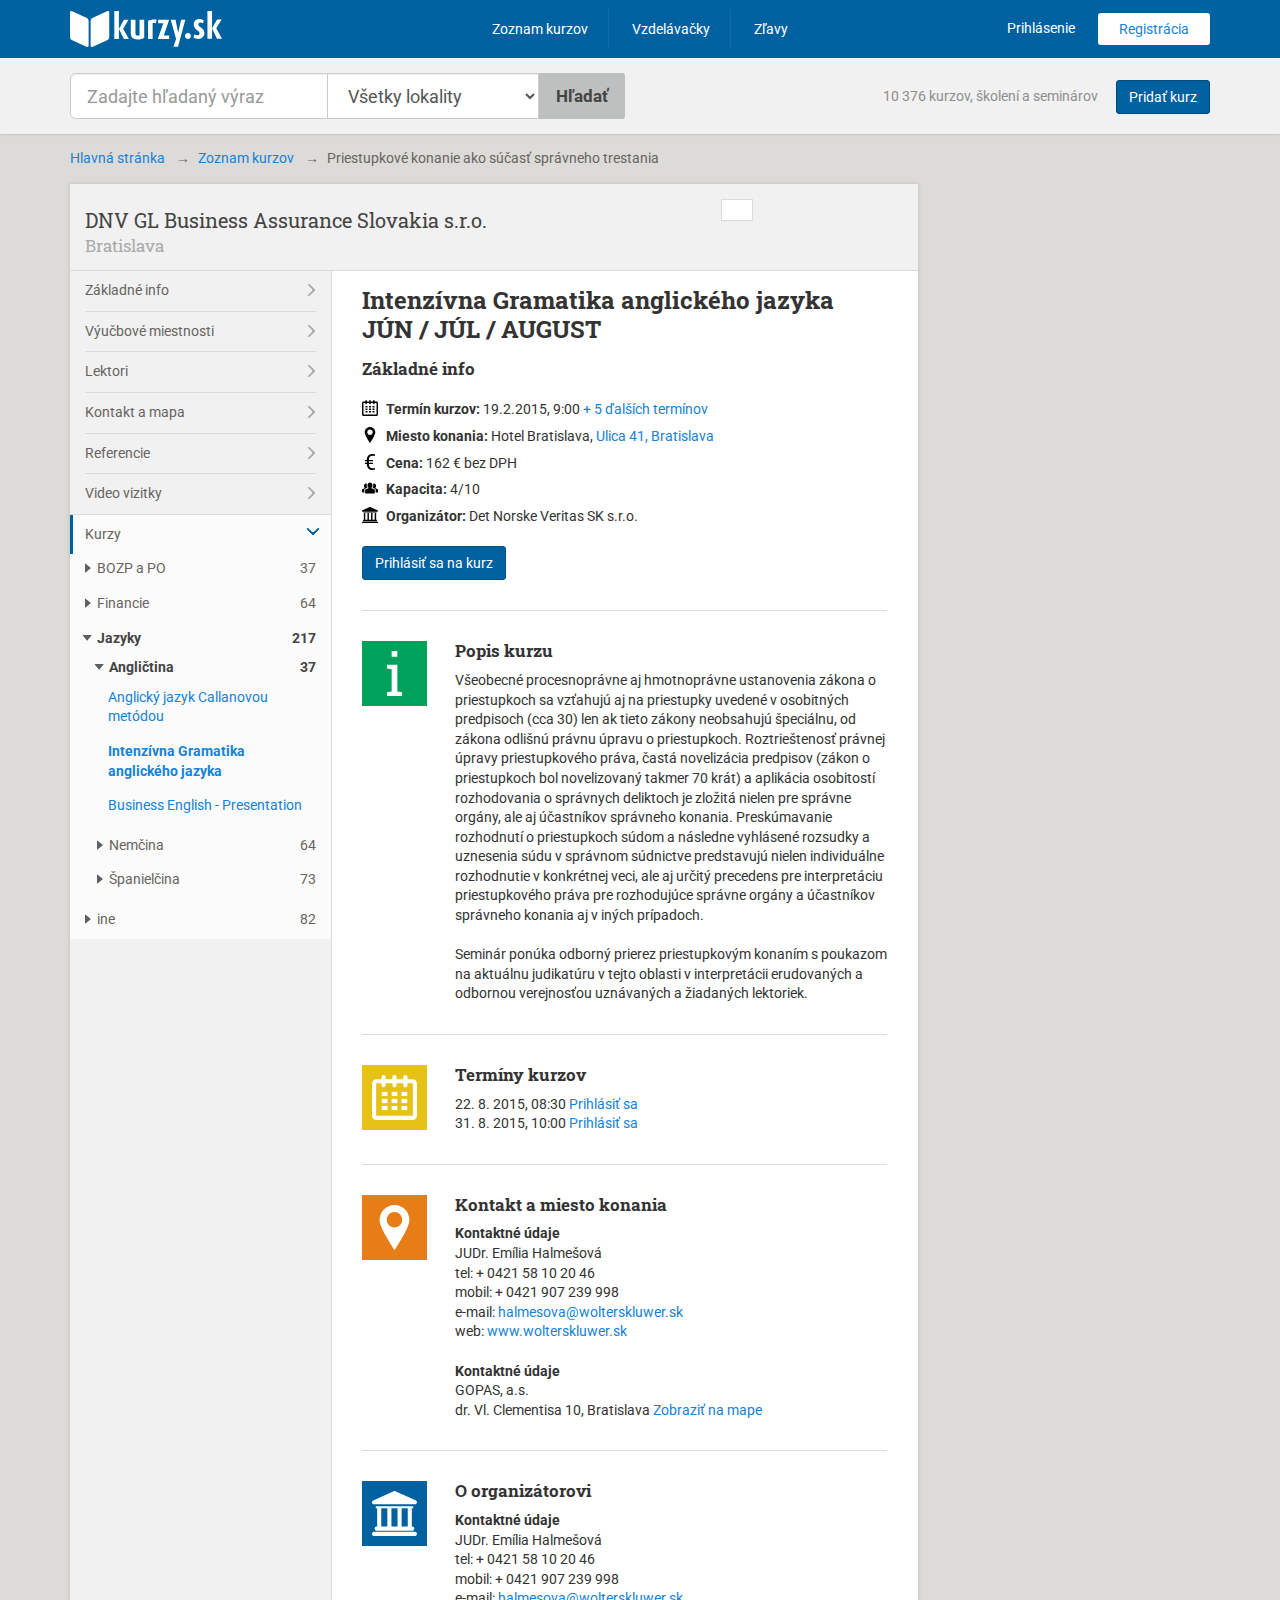
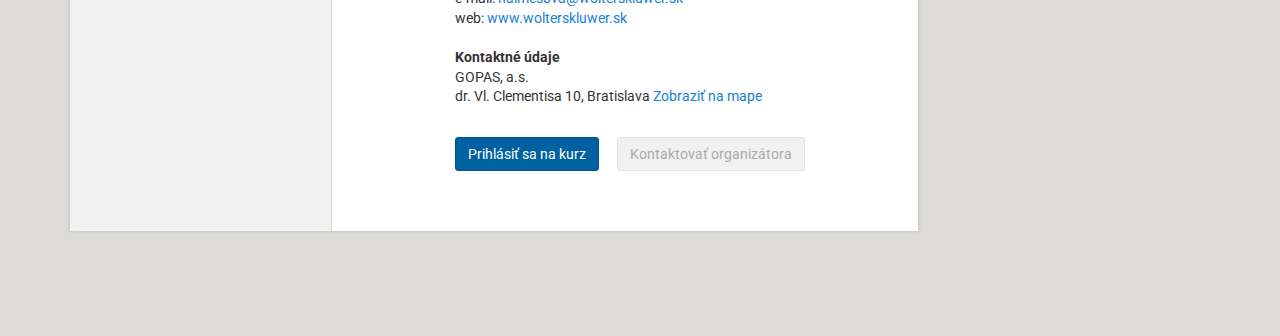
==== commit 015a06df: "edit svg icons" ====
--- a/detail.html
+++ b/detail.html
@@ -33,7 +33,7 @@
 <body class="detail">
 
     <!-- namiesto priamo vlozene SVG treba pouzit include <?php include_once("../../images/svg/sprite/svg-sprite.svg"); ?> -->
-    <svg xmlns="http://www.w3.org/2000/svg" style="display: none"><symbol viewBox="0 0 32 32" id="icon-calendar"><title>calendar</title> <g> <path fill="none" d="M3.097,29.064h25.805c0.089,0,0.163-0.075,0.163-0.164l0.001-22.901c0-0.089-0.073-0.161-0.163-0.161h-3.709   V7.29c0,0.801-0.651,1.452-1.453,1.452c-0.799,0-1.451-0.651-1.451-1.452V5.838h-4.837V7.29c0,0.801-0.651,1.452-1.452,1.452   c-0.8,0-1.451-0.651-1.451-1.452V5.838H9.71V7.29c0,0.801-0.651,1.452-1.452,1.452c-0.8,0-1.452-0.651-1.452-1.452V5.838H3.097   C3.008,5.838,2.936,5.91,2.936,6v22.9C2.936,28.989,3.01,29.064,3.097,29.064z"/> <path d="M28.902,2.935h-3.709V1.482c0-0.8-0.651-1.451-1.453-1.451c-0.799,0-1.451,0.651-1.451,1.451v1.452h-4.837   V1.482c0-0.8-0.651-1.451-1.452-1.451c-0.8,0-1.451,0.651-1.451,1.451v1.452H9.709V1.482c0-0.8-0.651-1.451-1.452-1.451   c-0.8,0-1.452,0.651-1.452,1.451v1.452H3.097C1.407,2.935,0.032,4.31,0.032,6v22.9c0,1.691,1.375,3.066,3.065,3.066h25.805   c1.69,0,3.064-1.375,3.064-3.066V6C31.967,4.31,30.593,2.935,28.902,2.935z M2.936,6c0-0.09,0.072-0.162,0.162-0.162h3.709V7.29   c0,0.801,0.652,1.452,1.452,1.452C9.06,8.742,9.71,8.09,9.71,7.29V5.838h4.839V7.29c0,0.801,0.651,1.452,1.451,1.452   c0.801,0,1.452-0.651,1.452-1.452V5.838h4.837V7.29c0,0.801,0.652,1.452,1.451,1.452c0.802,0,1.453-0.651,1.453-1.452V5.838h3.709   c0.09,0,0.163,0.072,0.163,0.161L29.065,28.9c0,0.089-0.074,0.164-0.163,0.164H3.097c-0.087,0-0.162-0.075-0.162-0.164V6z"/> </g> <rect x="7.001" y="12" width="3.999" height="3"/> <rect x="7.001" y="16.999" width="3.999" height="3"/> <rect x="7.001" y="21.998" width="3.999" height="2.999"/> <rect x="14" y="21.998" width="3.999" height="2.999"/> <rect x="14" y="16.999" width="3.999" height="3"/> <rect x="14" y="12" width="3.999" height="3"/> <rect x="20.999" y="21.998" width="4" height="2.999"/> <rect x="20.999" y="16.999" width="4" height="3"/> <rect x="20.999" y="12" width="4" height="3"/> </symbol><symbol viewBox="0 0 32 32" id="icon-capacity"><title>capacity</title> <g> <g> <path d="M24.979,19.128c0.468,0.234,0.702,0.633,0.702,1.194v4.534v0.809c0,0.352-0.104,0.656-0.315,0.914    c-0.21,0.258-0.479,0.387-0.81,0.387H7.302c-0.305,0-0.562-0.129-0.774-0.387c-0.21-0.258-0.315-0.562-0.315-0.914v-0.809v-4.534    c0-0.562,0.234-0.96,0.702-1.194l4.851-2.249L13.663,16c-0.891-0.539-1.571-1.312-2.039-2.319    c-0.446-0.89-0.668-1.839-0.668-2.848c0-0.305,0.024-0.597,0.071-0.878c0.046-0.282,0.105-0.551,0.175-0.809    c0.329-1.194,0.92-2.179,1.775-2.953c0.855-0.772,1.845-1.16,2.969-1.16c1.148,0,2.156,0.399,3.023,1.196    c0.866,0.796,1.452,1.803,1.758,3.021c0.117,0.586,0.174,1.113,0.174,1.582c0,0.938-0.186,1.839-0.561,2.707    c-0.469,1.055-1.147,1.851-2.038,2.39l2.002,0.949L24.979,19.128L24.979,19.128z M6.212,17.652    C5.696,17.886,5.292,18.243,5,18.724c-0.293,0.48-0.439,1.014-0.439,1.599v4.534H0.94c-0.258,0-0.468-0.099-0.633-0.299    c-0.164-0.199-0.246-0.45-0.246-0.755v-4.288c0-0.516,0.188-0.844,0.562-0.983L6.071,16c-0.656-0.398-1.184-0.966-1.582-1.705    c-0.398-0.738-0.598-1.564-0.598-2.478c0-0.632,0.105-1.235,0.317-1.81c0.21-0.575,0.498-1.073,0.86-1.494    c0.363-0.422,0.785-0.755,1.265-1.001c0.481-0.246,1.002-0.369,1.564-0.369c0.375,0,0.726,0.059,1.055,0.175    c0.327,0.117,0.644,0.27,0.948,0.457C9.504,8.76,9.305,9.78,9.305,10.833c0,0.82,0.117,1.611,0.351,2.373    c0.234,0.761,0.562,1.447,0.984,2.056c-0.258,0.282-0.527,0.504-0.809,0.668L6.212,17.652z M31.377,18.531    c0.375,0.188,0.562,0.515,0.562,0.983v4.287c0,0.306-0.082,0.557-0.246,0.756c-0.163,0.2-0.375,0.299-0.634,0.299h-3.724v-4.534    c0-0.585-0.148-1.118-0.439-1.599c-0.294-0.48-0.686-0.838-1.178-1.071L22.239,16c-0.329-0.188-0.645-0.456-0.95-0.809    c0.398-0.609,0.709-1.283,0.932-2.021c0.222-0.738,0.334-1.517,0.334-2.337c0-0.539-0.048-1.053-0.141-1.545    c-0.094-0.492-0.234-0.972-0.421-1.442c0.304-0.21,0.631-0.38,0.982-0.509c0.354-0.129,0.717-0.193,1.092-0.193    c0.561,0,1.089,0.123,1.581,0.369s0.92,0.579,1.283,1.001c0.362,0.421,0.649,0.919,0.859,1.494    c0.213,0.574,0.317,1.178,0.317,1.81c0,0.891-0.2,1.704-0.6,2.442c-0.396,0.738-0.9,1.307-1.509,1.706L31.377,18.531    L31.377,18.531z"/> </g> </g> </symbol><symbol viewBox="0 0 32 32" id="icon-company"><title>company</title> <g> <g id="company-Layer_1_78_"> <g> <path d="M30.5,29.053H1.488c-0.802,0-1.451,0.65-1.451,1.453c0,0.801,0.649,1.449,1.451,1.449H30.5     c0.801,0,1.451-0.648,1.451-1.449C31.949,29.703,31.301,29.053,30.5,29.053z"/> <path d="M3.301,25.281c-0.801,0-1.451,0.65-1.451,1.451s0.649,1.451,1.451,1.451h25.385     c0.803,0,1.451-0.65,1.451-1.451s-0.648-1.451-1.451-1.451h-0.361V12.226h0.361c0.402,0,0.727-0.324,0.727-0.725     c0-0.4-0.326-0.725-0.727-0.725H3.301c-0.401,0-0.725,0.325-0.725,0.725c0,0.4,0.324,0.725,0.725,0.725h0.363v13.055H3.301     L3.301,25.281z M25.422,12.226v13.055H21.07V12.226H25.422z M18.168,12.226v13.055h-4.351V12.226H18.168z M6.564,12.226h4.352     v13.055H6.564V12.226z"/> <path d="M1.488,9.473H30.5c0.004,0,0.01,0,0.014,0c0.801,0,1.449-0.649,1.449-1.451     c0-0.637-0.408-1.177-0.979-1.373L16.59,0.172c-0.378-0.17-0.811-0.17-1.19,0L0.893,6.699C0.269,6.98-0.074,7.658,0.069,8.327     C0.213,8.995,0.804,9.473,1.488,9.473z"/> </g> </g> </g> </symbol><symbol viewBox="0 0 32 32" id="icon-course"><title>course</title> <g> <g> <path d="M23.276,27.758c0.238,0.038,0.479-0.021,0.677-0.163c0.191-0.139,0.326-0.354,0.36-0.595l0.217-1.423    c0.04-0.285,0.219-0.53,0.479-0.66l1.288-0.644c0.219-0.109,0.382-0.298,0.454-0.526c0.075-0.232,0.053-0.481-0.057-0.696    l-0.664-1.284c-0.129-0.251-0.129-0.557,0-0.809l0.664-1.283c0.109-0.215,0.132-0.463,0.057-0.694    c-0.075-0.232-0.238-0.42-0.454-0.529l-1.288-0.643c-0.261-0.132-0.439-0.375-0.479-0.661l-0.217-1.423    c-0.034-0.239-0.169-0.454-0.36-0.593c-0.197-0.144-0.438-0.202-0.677-0.164l-1.426,0.239c-0.282,0.046-0.57-0.047-0.771-0.251    l-1.013-1.029c-0.172-0.17-0.401-0.267-0.646-0.267c-0.238,0-0.473,0.097-0.643,0.267l-1.012,1.029    c-0.201,0.205-0.49,0.298-0.772,0.251l-1.423-0.235c-0.238-0.039-0.481,0.02-0.679,0.164c-0.194,0.14-0.326,0.354-0.362,0.593    l-0.213,1.423c-0.044,0.286-0.223,0.528-0.479,0.66l-1.291,0.643c-0.213,0.111-0.379,0.298-0.453,0.529    c-0.075,0.232-0.053,0.479,0.057,0.696l0.663,1.281c0.132,0.252,0.132,0.558,0,0.809l-0.663,1.285    c-0.11,0.214-0.132,0.463-0.057,0.695c0.075,0.229,0.238,0.417,0.453,0.528l1.291,0.644c0.257,0.13,0.436,0.373,0.479,0.66    l0.213,1.422c0.036,0.238,0.168,0.453,0.362,0.595c0.196,0.144,0.439,0.201,0.679,0.162l1.423-0.233    c0.282-0.048,0.571,0.046,0.772,0.249l1.012,1.026c0.17,0.176,0.401,0.271,0.643,0.271c0.244,0,0.477-0.096,0.646-0.271    l1.013-1.026c0.2-0.203,0.488-0.297,0.771-0.249L23.276,27.758z M19.422,26.719c-3.029,0-5.49-2.461-5.49-5.488    s2.463-5.49,5.49-5.49c3.027,0,5.49,2.466,5.49,5.49C24.912,24.256,22.452,26.719,19.422,26.719z"/> <path d="M19.422,16.531c-2.585,0-4.691,2.104-4.691,4.689c0,2.589,2.107,4.691,4.691,4.691    c2.589,0,4.691-2.103,4.691-4.691C24.113,18.636,22.011,16.531,19.422,16.531z"/> <path d="M27.598,28.786l-2.551-2.555l-0.132,0.862c-0.06,0.395-0.278,0.762-0.604,0.996    c-0.322,0.235-0.727,0.336-1.131,0.27l-1.426-0.231c-0.119-0.01-0.188,0.025-0.241,0.078l-0.245,0.244l3.335,3.333    c0.131,0.13,0.316,0.174,0.488,0.124c0.173-0.057,0.301-0.197,0.335-0.376l0.302-1.62l1.623-0.305    c0.175-0.031,0.319-0.159,0.373-0.333C27.773,29.1,27.727,28.911,27.598,28.786z"/> <path d="M17.137,28.121l-1.469,0.238c-0.412,0.062-0.81-0.034-1.135-0.272c-0.324-0.235-0.543-0.599-0.604-0.998    L13.8,26.231l-2.553,2.555c-0.127,0.127-0.174,0.313-0.122,0.485c0.055,0.174,0.199,0.3,0.375,0.335l1.622,0.303l0.304,1.622    c0.033,0.179,0.161,0.319,0.333,0.376c0.171,0.05,0.359,0.006,0.484-0.122l3.334-3.335l-0.244-0.247    C17.281,28.149,17.209,28.121,17.137,28.121z"/> <path d="M20.876,5.415H8.922c-0.431,0-0.779,0.349-0.779,0.78c-0.001,0.433,0.348,0.78,0.779,0.78h11.954    c0.433,0,0.78-0.347,0.78-0.778C21.656,5.766,21.306,5.415,20.876,5.415z"/> <path d="M20.876,9.411H8.922c-0.431,0-0.779,0.349-0.779,0.777c-0.001,0.431,0.348,0.78,0.779,0.78h11.954    c0.433,0,0.78-0.347,0.78-0.779C21.656,9.759,21.306,9.411,20.876,9.411z"/> <path d="M12.581,25.687l-0.589-0.295c-0.152-0.076-0.288-0.174-0.415-0.281H6.545    c-0.345,0-0.625-0.282-0.625-0.624V2.357c0-0.345,0.28-0.625,0.625-0.625h16.747c0.345,0,0.624,0.28,0.624,0.625V13.77    c0.278,0.065,0.545,0.187,0.78,0.361c0.454,0.325,0.771,0.846,0.855,1.414l0.024-13.186c0.004-1.26-1.024-2.287-2.284-2.287H6.545    c-1.261,0-2.288,1.028-2.288,2.287v22.129c0,1.261,1.028,2.289,2.288,2.289h4.947L12.581,25.687z"/> </g> </g> </symbol><symbol viewBox="0 0 32 32" id="icon-location"><title>location</title> <g> <path d="M16-0.031c-5.843,0-10.596,4.753-10.596,10.597c0,2.353,1.503,6.189,4.594,11.73   c2.186,3.917,4.336,7.184,4.427,7.32L16,32.005l1.575-2.389c0.09-0.137,2.241-3.403,4.427-7.32   c3.092-5.541,4.595-9.377,4.595-11.73C26.597,4.722,21.844-0.031,16-0.031z M16,15.987c-3.033,0-5.493-2.459-5.493-5.492   c0-3.034,2.459-5.493,5.493-5.493s5.493,2.459,5.493,5.493C21.493,13.528,19.033,15.987,16,15.987z"/> </g> </symbol><symbol viewBox="0 0 32 32" id="icon-price"><title>price</title> <g> <path d="M21.847,19.969h-8.149c0.057,2.754,0.722,4.871,1.995,6.351c1.273,1.483,3.077,2.224,5.412,2.224   c1.642,0,3.184-0.239,4.626-0.722l0.425,3.414c-1.698,0.428-3.396,0.64-5.094,0.64c-3.509,0-6.271-1.034-8.288-3.109   c-2.016-2.072-3.066-5.003-3.151-8.797H5.845v-2.632h3.778v-2.908H5.845v-2.652h3.778c0.141-3.707,1.22-6.576,3.236-8.606   c2.016-2.03,4.744-3.045,8.181-3.045c1.501,0,3.205,0.218,5.115,0.654L25.73,4.2c-1.541-0.495-3.09-0.743-4.647-0.743   c-2.32,0-4.107,0.72-5.359,2.16c-1.252,1.44-1.921,3.493-2.006,6.16h8.128v2.652h-8.149v2.908h8.149V19.969z"/> </g> </symbol><symbol viewBox="0 0 32 32" id="icon-sale"><title>sale</title> <g> <g> <path d="M16.245,0.876c-0.383-0.385-1.141-0.682-1.685-0.662L1.025,0C0.482,0.021,0.021,0.482,0,1.024L0.214,14.56    c-0.021,0.542,0.277,1.301,0.661,1.687l15.477,15.477c0.384,0.383,1.012,0.383,1.398,0l13.973-13.975    c0.383-0.385,0.383-1.013,0-1.397L16.245,0.876z M3.257,3.208c0.839-0.839,2.2-0.839,3.039,0c0.84,0.84,0.839,2.201,0,3.04    c-0.839,0.84-2.2,0.84-3.039,0C2.417,5.408,2.417,4.048,3.257,3.208z M28.624,17.794l-10.828,10.83    c-0.386,0.385-1.014,0.385-1.399,0L3.792,16.019c-0.384-0.384-0.384-1.014,0-1.397l10.83-10.83c0.383-0.383,1.013-0.384,1.397,0    l12.605,12.604C29.009,16.781,29.009,17.41,28.624,17.794z"/> </g> <g> <path d="M16.708,15.017c0.607-0.024,1.193-0.288,1.651-0.743c0.865-0.865,1.121-2.36-0.059-3.541    c-0.552-0.551-1.204-0.826-1.891-0.797c-0.607,0.026-1.191,0.292-1.646,0.745c-0.866,0.867-1.125,2.358,0.05,3.535    C15.366,14.769,16.021,15.046,16.708,15.017z M17.489,11.542c0.648,0.647,0.459,1.427,0.01,1.875    c-0.243,0.244-0.553,0.389-0.87,0.404c-0.353,0.02-0.693-0.124-0.983-0.417c-0.666-0.664-0.484-1.449-0.036-1.898    C16.07,11.048,16.829,10.881,17.489,11.542z"/> <g> <path d="M21.926,15.703c-0.107-0.105-0.322-0.185-0.473-0.177l-11.319,0.599     c-0.152,0.009-0.186,0.102-0.079,0.208l0.759,0.759c0.109,0.108,0.32,0.19,0.469,0.182l11.333-0.627     c0.152-0.008,0.187-0.102,0.078-0.206L21.926,15.703z"/> </g> <path d="M17.867,18.599c-0.54-0.539-1.18-0.809-1.852-0.78c-0.597,0.025-1.169,0.285-1.617,0.729    c-0.849,0.85-1.105,2.315,0.051,3.469c0.541,0.542,1.184,0.813,1.856,0.785c0.598-0.022,1.174-0.282,1.618-0.727    C18.773,21.224,19.027,19.759,17.867,18.599z M15.244,21.242c-0.646-0.646-0.455-1.425-0.003-1.875    c0.244-0.245,0.554-0.39,0.87-0.408c0.353-0.02,0.692,0.123,0.983,0.414c0.647,0.645,0.456,1.424,0.005,1.875    c-0.245,0.246-0.556,0.39-0.873,0.406C15.875,21.677,15.534,21.534,15.244,21.242z"/> </g> </g> </symbol><symbol viewBox="0 0 32 32" id="icon-search"><title>search</title> <g> <g> <path d="M23.998,12.001c0-6.625-5.371-11.997-11.997-11.997c-6.625,0-11.997,5.372-11.997,11.997    c0,6.624,5.372,11.997,11.997,11.997C18.627,23.998,23.998,18.625,23.998,12.001z M12.001,20.998    c-4.961,0-8.998-4.036-8.998-8.997s4.036-8.998,8.998-8.998c4.961,0,8.997,4.037,8.997,8.998S16.962,20.998,12.001,20.998z"/> <path d="M31.118,26.876l-7.342-7.339c-1.092,1.701-2.54,3.147-4.241,4.241l7.341,7.341    c1.172,1.169,3.073,1.169,4.242,0C32.288,29.949,32.288,28.048,31.118,26.876z"/> </g> </g> </symbol></svg>
+    <svg xmlns="http://www.w3.org/2000/svg" style="display: none"><symbol viewBox="0 0 32 32" id="icon-calendar"><title>calendar</title> <g> <path d="M28.902,2.935h-3.709V1.482c0-0.8-0.651-1.451-1.453-1.451c-0.799,0-1.451,0.651-1.451,1.451v1.452h-4.837V1.482   c0-0.8-0.651-1.451-1.452-1.451c-0.8,0-1.451,0.651-1.451,1.451v1.452h-4.84V1.482c0-0.8-0.651-1.451-1.452-1.451   c-0.8,0-1.452,0.651-1.452,1.451v1.452H3.097C1.407,2.935,0.032,4.31,0.032,6v22.9c0,1.689,1.375,3.064,3.065,3.064h25.805   c1.688,0,3.062-1.375,3.062-3.064V6C31.967,4.31,30.594,2.935,28.902,2.935z M2.936,6c0-0.09,0.072-0.162,0.162-0.162h3.709V7.29   c0,0.801,0.652,1.452,1.452,1.452C9.06,8.742,9.71,8.09,9.71,7.29V5.838h4.839V7.29c0,0.801,0.651,1.452,1.451,1.452   c0.801,0,1.452-0.651,1.452-1.452V5.838h4.837V7.29c0,0.801,0.652,1.452,1.451,1.452c0.802,0,1.453-0.651,1.453-1.452V5.838h3.709   c0.09,0,0.162,0.072,0.162,0.161V28.9c0,0.088-0.073,0.164-0.162,0.164H3.097c-0.087,0-0.162-0.076-0.162-0.164L2.936,6L2.936,6z"/> </g> <rect x="7.001" y="12" width="3.999" height="3"/> <rect x="7.001" y="16.999" width="3.999" height="3"/> <rect x="7.001" y="21.998" width="3.999" height="2.999"/> <rect x="14" y="21.998" width="3.999" height="2.999"/> <rect x="14" y="16.999" width="3.999" height="3"/> <rect x="14" y="12" width="3.999" height="3"/> <rect x="20.999" y="21.998" width="4" height="2.999"/> <rect x="20.999" y="16.999" width="4" height="3"/> <rect x="20.999" y="12" width="4" height="3"/> </symbol><symbol viewBox="0 0 32 32" id="icon-capacity"><title>capacity</title> <g> <g> <path d="M24.979,19.128c0.469,0.233,0.703,0.634,0.703,1.194v4.533v0.81c0,0.353-0.104,0.655-0.314,0.914    c-0.211,0.258-0.479,0.387-0.811,0.387H7.302c-0.305,0-0.562-0.129-0.774-0.387c-0.21-0.259-0.315-0.562-0.315-0.914v-0.81v-4.533    c0-0.562,0.234-0.961,0.702-1.194l4.851-2.249L13.663,16c-0.891-0.539-1.571-1.312-2.039-2.319    c-0.446-0.89-0.668-1.839-0.668-2.848c0-0.305,0.024-0.597,0.071-0.878c0.046-0.282,0.105-0.551,0.175-0.809    c0.329-1.194,0.92-2.179,1.775-2.953c0.855-0.772,1.845-1.16,2.969-1.16c1.148,0,2.156,0.399,3.023,1.196    c0.866,0.796,1.452,1.803,1.758,3.021c0.117,0.586,0.174,1.113,0.174,1.582c0,0.938-0.186,1.839-0.561,2.707    c-0.469,1.055-1.146,1.851-2.037,2.39l2.002,0.949L24.979,19.128L24.979,19.128z M6.212,17.652    C5.696,17.887,5.292,18.243,5,18.725c-0.293,0.479-0.439,1.014-0.439,1.598v4.535H0.94c-0.258,0-0.468-0.1-0.633-0.299    c-0.164-0.199-0.246-0.451-0.246-0.756v-4.287c0-0.517,0.188-0.845,0.562-0.984L6.071,16c-0.656-0.398-1.184-0.966-1.582-1.705    c-0.398-0.738-0.598-1.564-0.598-2.478c0-0.632,0.105-1.235,0.317-1.81c0.21-0.575,0.498-1.073,0.86-1.494    c0.363-0.422,0.785-0.755,1.265-1.001c0.481-0.246,1.002-0.369,1.564-0.369c0.375,0,0.726,0.059,1.055,0.175    C9.279,7.435,9.596,7.588,9.9,7.775C9.504,8.76,9.305,9.78,9.305,10.833c0,0.82,0.117,1.611,0.351,2.373    c0.234,0.761,0.562,1.447,0.984,2.056c-0.258,0.282-0.527,0.504-0.809,0.668L6.212,17.652z M31.377,18.531    c0.375,0.188,0.562,0.515,0.562,0.982V23.8c0,0.308-0.082,0.558-0.246,0.757s-0.375,0.299-0.635,0.299h-3.725v-4.533    c0-0.586-0.146-1.118-0.438-1.6c-0.295-0.479-0.688-0.838-1.178-1.07L22.238,16c-0.328-0.188-0.645-0.456-0.949-0.809    c0.398-0.609,0.709-1.283,0.932-2.021c0.223-0.738,0.334-1.517,0.334-2.337c0-0.539-0.048-1.053-0.141-1.545    c-0.094-0.492-0.234-0.972-0.421-1.442c0.304-0.21,0.631-0.38,0.981-0.509c0.354-0.129,0.717-0.193,1.092-0.193    c0.562,0,1.09,0.123,1.582,0.369c0.492,0.246,0.92,0.579,1.283,1.001c0.36,0.421,0.647,0.919,0.857,1.494    c0.213,0.574,0.316,1.178,0.316,1.81c0,0.891-0.201,1.704-0.601,2.442c-0.396,0.738-0.899,1.307-1.509,1.706L31.377,18.531    L31.377,18.531z"/> </g> </g> </symbol><symbol viewBox="0 0 32 32" id="icon-company"><title>company</title> <g> <g id="company-Layer_1_78_"> <g> <path d="M30.5,29.053H1.488c-0.802,0-1.451,0.65-1.451,1.453c0,0.801,0.649,1.449,1.451,1.449H30.5     c0.801,0,1.451-0.648,1.451-1.449C31.949,29.703,31.301,29.053,30.5,29.053z"/> <path d="M3.301,25.281c-0.801,0-1.451,0.65-1.451,1.451s0.649,1.451,1.451,1.451h25.384c0.803,0,1.451-0.65,1.451-1.451     s-0.648-1.451-1.451-1.451h-0.36V12.226h0.36c0.402,0,0.728-0.324,0.728-0.725c0-0.4-0.326-0.725-0.728-0.725H3.301     c-0.401,0-0.725,0.325-0.725,0.725s0.324,0.725,0.725,0.725h0.363v13.055H3.301L3.301,25.281z M25.422,12.226v13.055H21.07     V12.226H25.422z M18.168,12.226v13.055h-4.351V12.226H18.168z M6.564,12.226h4.352v13.055H6.564V12.226z"/> <path d="M1.488,9.473H30.5c0.004,0,0.01,0,0.014,0c0.801,0,1.449-0.649,1.449-1.451c0-0.637-0.408-1.177-0.979-1.373L16.59,0.172     c-0.378-0.17-0.811-0.17-1.19,0L0.893,6.699C0.269,6.98-0.074,7.658,0.069,8.327C0.213,8.995,0.804,9.473,1.488,9.473z"/> </g> </g> </g> </symbol><symbol viewBox="0 0 32 32" id="icon-course"><title>course</title> <g> <g> <path d="M23.275,27.758c0.238,0.038,0.479-0.021,0.678-0.162c0.191-0.14,0.326-0.354,0.359-0.596l0.217-1.423    c0.041-0.285,0.22-0.53,0.479-0.66l1.288-0.644c0.219-0.109,0.383-0.299,0.454-0.526c0.075-0.231,0.054-0.481-0.058-0.696    l-0.664-1.283c-0.129-0.252-0.129-0.558,0-0.81l0.664-1.283c0.109-0.215,0.133-0.463,0.058-0.694s-0.237-0.42-0.454-0.528    l-1.288-0.644c-0.261-0.131-0.438-0.375-0.479-0.66l-0.217-1.423c-0.033-0.239-0.168-0.454-0.359-0.593    c-0.197-0.144-0.438-0.202-0.678-0.164l-1.426,0.239c-0.281,0.046-0.57-0.047-0.771-0.251l-1.013-1.029    c-0.172-0.17-0.401-0.267-0.646-0.267c-0.238,0-0.473,0.097-0.643,0.267l-1.012,1.029c-0.201,0.205-0.49,0.298-0.772,0.251    l-1.423-0.235c-0.238-0.039-0.481,0.02-0.679,0.164c-0.194,0.14-0.326,0.354-0.362,0.593l-0.213,1.423    c-0.044,0.285-0.223,0.527-0.479,0.66l-1.291,0.643c-0.213,0.111-0.379,0.298-0.453,0.529c-0.075,0.231-0.053,0.479,0.057,0.695    l0.663,1.281c0.132,0.252,0.132,0.559,0,0.809l-0.663,1.285c-0.11,0.215-0.132,0.463-0.057,0.695    c0.075,0.229,0.238,0.417,0.453,0.527l1.291,0.645c0.257,0.131,0.436,0.373,0.479,0.66l0.213,1.422    c0.036,0.238,0.168,0.453,0.362,0.596c0.196,0.144,0.439,0.2,0.679,0.162l1.423-0.234c0.282-0.047,0.571,0.047,0.772,0.25    l1.012,1.025c0.17,0.176,0.4,0.271,0.643,0.271c0.244,0,0.477-0.096,0.646-0.271l1.013-1.025c0.2-0.203,0.487-0.297,0.771-0.25    L23.275,27.758z M19.422,26.719c-3.029,0-5.49-2.461-5.49-5.488c0-3.026,2.463-5.489,5.49-5.489c3.027,0,5.49,2.466,5.49,5.489    C24.912,24.256,22.452,26.719,19.422,26.719z"/> <path d="M19.422,16.531c-2.585,0-4.691,2.104-4.691,4.689c0,2.588,2.107,4.69,4.691,4.69c2.59,0,4.691-2.103,4.691-4.69    C24.113,18.637,22.012,16.531,19.422,16.531z"/> <path d="M27.598,28.786l-2.551-2.556l-0.132,0.863c-0.06,0.395-0.278,0.762-0.604,0.995c-0.322,0.235-0.727,0.336-1.131,0.271    l-1.426-0.231c-0.119-0.01-0.188,0.024-0.24,0.078l-0.246,0.244l3.336,3.333c0.131,0.13,0.315,0.174,0.487,0.123    c0.173-0.057,0.302-0.196,0.335-0.375l0.303-1.62l1.623-0.306c0.174-0.03,0.318-0.158,0.373-0.332    C27.773,29.1,27.727,28.911,27.598,28.786z"/> <path d="M17.137,28.121l-1.469,0.238c-0.412,0.062-0.81-0.034-1.135-0.272c-0.324-0.235-0.543-0.599-0.604-0.998L13.8,26.23    l-2.553,2.556c-0.127,0.127-0.174,0.313-0.122,0.485c0.055,0.174,0.199,0.299,0.375,0.334l1.622,0.304l0.304,1.622    c0.033,0.179,0.161,0.318,0.333,0.375c0.171,0.051,0.359,0.007,0.484-0.121l3.334-3.335l-0.244-0.247    C17.281,28.148,17.209,28.121,17.137,28.121z"/> <path d="M20.876,5.415H8.922c-0.431,0-0.779,0.349-0.779,0.78c-0.001,0.433,0.348,0.78,0.779,0.78h11.954    c0.433,0,0.78-0.347,0.78-0.778C21.656,5.766,21.307,5.415,20.876,5.415z"/> <path d="M20.876,9.411H8.922c-0.431,0-0.779,0.349-0.779,0.777c-0.001,0.431,0.348,0.78,0.779,0.78h11.954    c0.433,0,0.78-0.347,0.78-0.779C21.656,9.759,21.307,9.411,20.876,9.411z"/> <path d="M12.581,25.688l-0.589-0.295c-0.152-0.076-0.288-0.174-0.415-0.281H6.545c-0.345,0-0.625-0.282-0.625-0.625V2.357    c0-0.345,0.28-0.625,0.625-0.625h16.747c0.345,0,0.624,0.28,0.624,0.625V13.77c0.277,0.065,0.545,0.187,0.779,0.361    c0.455,0.325,0.771,0.846,0.855,1.414l0.024-13.186c0.004-1.26-1.024-2.287-2.284-2.287H6.545c-1.261,0-2.288,1.028-2.288,2.287    v22.129c0,1.261,1.028,2.289,2.288,2.289h4.947L12.581,25.688z"/> </g> </g> </symbol><symbol viewBox="0 0 32 32" id="icon-info"><title>info</title> <g> <path d="M10.634,29.415l3.344-0.574V12.984l-3.344-0.574V9.805h7.385v19.036l3.345,0.574V32h-10.73V29.415z M18.02,4.123h-4.042V0   h4.042V4.123z"/> </g> </symbol><symbol viewBox="-58 32 32 32" id="icon-location"><title>location</title> <g> <path d="M-42,32c-5.8,0-10.6,4.8-10.6,10.6c0,2.4,1.5,6.2,4.6,11.7c2.2,3.9,4.3,7.2,4.4,7.3L-42,64l1.6-2.4   c0.1-0.1,2.2-3.4,4.4-7.3c3.1-5.5,4.6-9.4,4.6-11.7C-31.4,36.7-36.2,32-42,32z M-42,48c-3,0-5.5-2.5-5.5-5.5c0-3,2.5-5.5,5.5-5.5   s5.5,2.5,5.5,5.5C-36.5,45.5-39,48-42,48z"/> </g> </symbol><symbol viewBox="0 0 32 32" id="icon-price"><title>price</title> <g> <path d="M21.848,19.969h-8.15c0.057,2.754,0.722,4.871,1.995,6.352c1.273,1.482,3.077,2.224,5.413,2.224   c1.642,0,3.184-0.239,4.625-0.722l0.426,3.414c-1.698,0.428-3.396,0.64-5.094,0.64c-3.51,0-6.271-1.034-8.289-3.108   c-2.016-2.072-3.066-5.004-3.151-8.797H5.845v-2.633h3.778V14.43H5.845v-2.652h3.778c0.141-3.707,1.22-6.576,3.236-8.606   c2.016-2.03,4.745-3.045,8.181-3.045c1.501,0,3.205,0.218,5.114,0.654L25.73,4.2c-1.541-0.495-3.09-0.743-4.647-0.743   c-2.319,0-4.106,0.72-5.359,2.16c-1.252,1.44-1.921,3.493-2.006,6.16h8.127v2.652h-8.149v2.908h8.149v2.632H21.848z"/> </g> </symbol><symbol viewBox="0 0 32 32" id="icon-sale"><title>sale</title> <g> <g> <path d="M16.245,0.876c-0.383-0.385-1.141-0.682-1.685-0.662L1.025,0C0.482,0.021,0.021,0.482,0,1.024L0.214,14.56    c-0.021,0.542,0.277,1.301,0.661,1.687l15.477,15.478c0.384,0.383,1.011,0.383,1.398,0l13.973-13.976    c0.383-0.386,0.383-1.013,0-1.397L16.245,0.876z M3.257,3.208c0.839-0.839,2.2-0.839,3.039,0c0.84,0.84,0.839,2.201,0,3.04    c-0.839,0.84-2.2,0.84-3.039,0C2.417,5.408,2.417,4.048,3.257,3.208z M28.624,17.794l-10.828,10.83    c-0.386,0.385-1.015,0.385-1.399,0L3.792,16.019c-0.384-0.384-0.384-1.014,0-1.397l10.83-10.83c0.383-0.383,1.013-0.384,1.397,0    l12.605,12.604C29.009,16.781,29.009,17.41,28.624,17.794z"/> </g> <g> <path d="M16.708,15.017c0.606-0.024,1.192-0.288,1.651-0.743c0.865-0.865,1.121-2.36-0.06-3.541    c-0.552-0.551-1.204-0.826-1.891-0.797c-0.607,0.026-1.191,0.292-1.646,0.745c-0.866,0.867-1.125,2.358,0.05,3.535    C15.366,14.769,16.021,15.046,16.708,15.017z M17.488,11.542c0.648,0.647,0.459,1.427,0.011,1.875    c-0.243,0.244-0.554,0.389-0.87,0.404c-0.353,0.02-0.693-0.124-0.983-0.417c-0.666-0.664-0.484-1.449-0.036-1.898    C16.07,11.048,16.829,10.881,17.488,11.542z"/> <g> <path d="M21.926,15.703c-0.107-0.105-0.322-0.185-0.473-0.177l-11.319,0.599c-0.152,0.009-0.186,0.102-0.079,0.208l0.759,0.759     c0.109,0.108,0.32,0.189,0.469,0.182l11.333-0.627c0.151-0.008,0.187-0.102,0.077-0.206L21.926,15.703z"/> </g> <path d="M17.867,18.6c-0.54-0.539-1.18-0.81-1.852-0.781c-0.597,0.025-1.169,0.285-1.617,0.729    c-0.849,0.851-1.105,2.315,0.051,3.47c0.541,0.541,1.184,0.812,1.856,0.785c0.597-0.023,1.173-0.283,1.618-0.728    C18.773,21.225,19.027,19.759,17.867,18.6z M15.244,21.242c-0.646-0.646-0.455-1.426-0.003-1.875    c0.244-0.245,0.554-0.391,0.87-0.408c0.353-0.02,0.692,0.123,0.983,0.414c0.647,0.645,0.456,1.424,0.006,1.875    c-0.246,0.246-0.557,0.391-0.874,0.406C15.875,21.678,15.534,21.534,15.244,21.242z"/> </g> </g> </symbol><symbol viewBox="0 0 32 32" id="icon-search"><title>search</title> <g> <g> <path d="M23.998,12.001c0-6.625-5.371-11.997-11.997-11.997c-6.625,0-11.997,5.372-11.997,11.997    c0,6.624,5.372,11.997,11.997,11.997C18.627,23.998,23.998,18.625,23.998,12.001z M12.001,20.998    c-4.961,0-8.998-4.036-8.998-8.997s4.036-8.998,8.998-8.998c4.961,0,8.997,4.037,8.997,8.998S16.962,20.998,12.001,20.998z"/> <path d="M31.118,26.876l-7.343-7.339c-1.092,1.701-2.539,3.146-4.24,4.24l7.341,7.342c1.172,1.169,3.073,1.169,4.242,0    C32.288,29.949,32.288,28.048,31.118,26.876z"/> </g> </g> </symbol></svg>
 
     <nav class="navbar">
         <div class="container">
@@ -315,7 +315,7 @@
                                     <div class="row">
                                         <div class="col-sm-3 col-md-2 hidden-xs">
                                             <div class="detail-icon yellow">
-                                                <svg viewBox="0 0 45 45"><use xlink:href="#icon-calendar2"/></svg>
+                                                <svg viewBox="0 0 45 45"><use xlink:href="#icon-calendar"/></svg>
                                             </div>
                                         </div>
                                         <div class="col-xs-12 col-sm-9 col-md-10">
@@ -358,7 +358,7 @@
                                     <div class="row">
                                         <div class="col-sm-3 col-md-2 hidden-xs">
                                             <div class="detail-icon blue">
-                                                <svg viewBox="0 0 45 45"><use xlink:href="#icon-house"/></svg>
+                                                <svg viewBox="0 0 45 45"><use xlink:href="#icon-company"/></svg>
                                             </div>
                                         </div>
                                         <div class="col-xs-12 col-sm-9 col-md-10">
